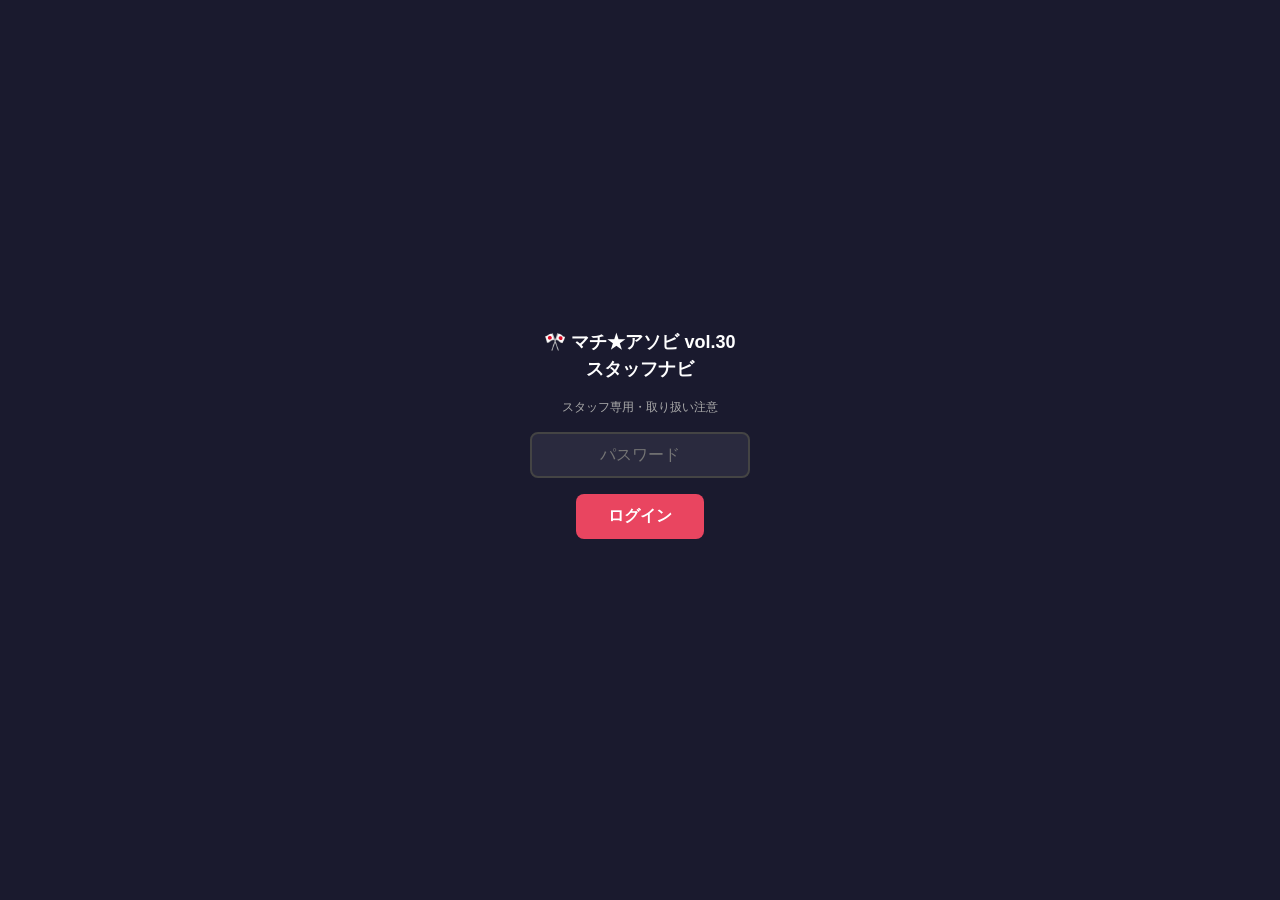
==== index.html @ 81b57d51 "Add files via upload 会場マップ周りを整理：エリア詳細タブ刷新とパラソル配置の最新化  map.html: - インタラクティブPNGマップ等を撤去し、Google My M" ====
<!DOCTYPE html>
<html lang="ja">
<head>
<meta charset="UTF-8">
<meta name="viewport" content="width=device-width, initial-scale=1.0">
<title>マチ★アソビ vol.30 スタッフナビ</title>
<style>
*{box-sizing:border-box;margin:0;padding:0}
body{font-family:-apple-system,BlinkMacSystemFont,"Hiragino Sans","Hiragino Kaku Gothic ProN","Yu Gothic",sans-serif;font-size:14px;background:#f5f5f5;color:#222;overscroll-behavior:none}
#app.font-sm{zoom:0.86}
#app.font-lg{zoom:1.21}
.fsize-btn{background:rgba(255,255,255,.15);color:#fff;border:none;border-radius:4px;padding:3px 7px;font-size:11px;cursor:pointer;margin-left:2px;font-weight:bold}
.fsize-btn.active{background:#e94560}
/* ── password ── */
#pw-screen{position:fixed;inset:0;background:#1a1a2e;display:flex;flex-direction:column;align-items:center;justify-content:center;z-index:9999;gap:16px}
#pw-screen h1{color:#fff;font-size:18px;text-align:center;line-height:1.5}
#pw-screen .sub{color:#aaa;font-size:12px}
#pw-input{padding:12px 16px;font-size:16px;border:2px solid #444;border-radius:8px;background:#2a2a3e;color:#fff;width:220px;text-align:center}
#pw-input:focus{outline:none;border-color:#e94560}
#pw-btn{padding:12px 32px;background:#e94560;color:#fff;border:none;border-radius:8px;font-size:16px;cursor:pointer;font-weight:bold}
#pw-err{color:#e94560;font-size:12px;min-height:16px}
/* ── app ── */
#app{display:none;flex-direction:column;min-height:100vh}
/* ── header ── */
.header{background:#1a1a2e;color:#fff;padding:10px 14px;display:flex;align-items:center;justify-content:space-between;position:sticky;top:0;z-index:100}
.header-title{font-size:14px;font-weight:bold;line-height:1.3}
.header-sub{font-size:11px;color:#aaa}
.header-date{font-size:11px;color:#ffd700;background:rgba(255,215,0,.15);padding:2px 8px;border-radius:10px}
/* ── tabs content ── */
.tab-content{display:none;padding:12px;padding-bottom:80px;flex:1}
.tab-content.active{display:block}
/* ── bottom nav ── */
.bottom-nav{position:fixed;bottom:0;left:0;right:0;background:#fff;border-top:1px solid #ddd;display:flex;z-index:100;box-shadow:0 -2px 8px rgba(0,0,0,.1)}
.nav-item{flex:1;display:flex;flex-direction:column;align-items:center;justify-content:center;padding:6px 2px;cursor:pointer;color:#888;font-size:10px;gap:2px;transition:color .2s;min-height:56px;border:none;background:none;text-decoration:none}
.nav-item.active{color:#e94560}
.nav-item .icon{font-size:20px}
/* ── cards ── */
.card{background:#fff;border-radius:10px;padding:14px;margin-bottom:10px;box-shadow:0 1px 4px rgba(0,0,0,.08)}
.card-title{font-size:13px;font-weight:bold;color:#1a1a2e;margin-bottom:8px;display:flex;align-items:center;gap:6px}
/* ── alerts ── */
.alert{border-radius:8px;padding:10px 12px;margin-bottom:10px;font-size:13px;line-height:1.5}
.alert-red{background:#fff0f0;border-left:4px solid #e94560}
.alert-orange{background:#fff8f0;border-left:4px solid #ff8c00}
.alert-yellow{background:#fffbf0;border-left:4px solid #ffd700}
.alert-blue{background:#f0f4ff;border-left:4px solid #4a90d9}
/* ── section headers ── */
.sec-head{font-size:12px;font-weight:bold;color:#888;text-transform:uppercase;letter-spacing:.05em;margin:14px 0 6px;padding-left:2px}
/* ── news items ── */
.news-item{background:#fff;border-radius:8px;padding:10px 12px;margin-bottom:8px;box-shadow:0 1px 3px rgba(0,0,0,.07);border-left:3px solid #e94560}
.news-item .news-title{font-size:13px;font-weight:bold;margin-bottom:4px}
.news-item .news-body{font-size:12px;color:#555;line-height:1.5}
.news-item .news-time{font-size:11px;color:#aaa;margin-top:4px}
/* ── timetable ── */
.day-toggle{display:flex;background:#eee;border-radius:8px;padding:3px;margin-bottom:12px;gap:3px}
.day-btn{flex:1;padding:8px;border:none;background:none;border-radius:6px;font-size:13px;font-weight:bold;cursor:pointer;color:#888;transition:all .2s}
.day-btn.active{background:#fff;color:#e94560;box-shadow:0 1px 3px rgba(0,0,0,.15)}
.venue-tabs{display:flex;overflow-x:auto;gap:6px;margin-bottom:10px;-webkit-overflow-scrolling:touch;scrollbar-width:none;padding-bottom:2px}
.venue-tabs::-webkit-scrollbar{display:none}
.venue-tab{white-space:nowrap;padding:6px 12px;border:1px solid #ddd;border-radius:20px;font-size:12px;cursor:pointer;background:#fff;color:#555;transition:all .2s;flex-shrink:0}
.venue-tab.active{background:#1a1a2e;color:#fff;border-color:#1a1a2e}
.tt-table{width:100%;border-collapse:collapse;font-size:12px}
.tt-table th{background:#1a1a2e;color:#fff;padding:6px 8px;text-align:left;white-space:nowrap}
.tt-table td{padding:7px 8px;border-bottom:1px solid #eee;vertical-align:top;line-height:1.4}
.tt-table tr:last-child td{border-bottom:none}
.badge-s{display:inline-block;background:#e94560;color:#fff;font-size:10px;padding:1px 5px;border-radius:3px;white-space:nowrap}
.badge-a{display:inline-block;background:#ff8c00;color:#fff;font-size:10px;padding:1px 5px;border-radius:3px;white-space:nowrap}
.badge-b{display:inline-block;background:#e6c200;color:#fff;font-size:10px;padding:1px 5px;border-radius:3px;white-space:nowrap}
.tt-warn{font-size:11px;color:#cc4400;background:#fff4ee;border-radius:6px;padding:6px 8px;margin-top:6px;line-height:1.5}
/* ── duty selector ── */
.duty-selector{width:100%;padding:10px 12px;border:2px solid #ddd;border-radius:8px;font-size:14px;background:#fff;appearance:none;-webkit-appearance:none;background-image:url("data:image/svg+xml,%3Csvg xmlns='http://www.w3.org/2000/svg' width='12' height='8'%3E%3Cpath d='M0 0l6 8 6-8z' fill='%23888'/%3E%3C/svg%3E");background-repeat:no-repeat;background-position:right 12px center;margin-bottom:12px}
.duty-selector:focus{outline:none;border-color:#e94560}
.duty-panel{display:none}
.duty-panel.active{display:block}
/* ── accordion ── */
.acc-item{background:#fff;border-radius:8px;margin-bottom:6px;overflow:hidden;box-shadow:0 1px 3px rgba(0,0,0,.07)}
.acc-head{padding:12px 14px;cursor:pointer;display:flex;align-items:center;justify-content:space-between;font-size:13px;font-weight:bold;user-select:none}
.acc-head:active{background:#f5f5f5}
.acc-body{display:none;padding:0 14px 12px;font-size:13px;line-height:1.6;color:#333}
.acc-body.open{display:block}
.acc-arrow{font-size:10px;color:#aaa;transition:transform .2s}
.acc-arrow.open{transform:rotate(180deg)}
/* ── report templates ── */
.tmpl-box{background:#f8f8f8;border:1px solid #ddd;border-radius:6px;padding:10px;font-size:12px;line-height:1.6;font-family:monospace;white-space:pre-wrap;word-break:break-all}
.copy-btn{margin-top:6px;padding:6px 14px;background:#1a1a2e;color:#fff;border:none;border-radius:6px;font-size:12px;cursor:pointer;display:flex;align-items:center;gap:4px}
.copy-btn.copied{background:#27ae60}
/* ── parasol table ── */
.area-toggle{display:flex;gap:6px;margin-bottom:10px}
.area-btn{flex:1;padding:8px;border:2px solid #ddd;border-radius:8px;font-size:12px;font-weight:bold;cursor:pointer;background:#fff;color:#888;text-align:center}
.area-btn.active{border-color:#e94560;color:#e94560;background:#fff0f3}
.para-table{width:100%;border-collapse:collapse;font-size:12px}
.para-table th{background:#f0f0f0;padding:6px 8px;text-align:left;font-size:11px;color:#555}
.para-table td{padding:6px 8px;border-bottom:1px solid #f0f0f0;vertical-align:top}
.para-table tr:last-child td{border-bottom:none}
.para-warn{font-size:11px;font-style:italic;color:#888}
.warn-note{background:#fff8e1;border-left:3px solid #ffc107;padding:6px 10px;border-radius:0 6px 6px 0;font-size:12px;margin-bottom:8px;line-height:1.5}
/* ── escalation steps ── */
.step-list{counter-reset:step}
.step-item{display:flex;gap:10px;margin-bottom:8px;align-items:flex-start}
.step-num{background:#1a1a2e;color:#fff;border-radius:50%;width:22px;height:22px;min-width:22px;display:flex;align-items:center;justify-content:center;font-size:11px;font-weight:bold}
.step-text{font-size:13px;line-height:1.5;padding-top:2px}
/* ── ul/ol in acc bodies ── */
.acc-body ul,.acc-body ol{padding-left:18px;margin:6px 0}
.acc-body li{margin-bottom:3px}
.acc-body strong{color:#1a1a2e}
/* ── misc ── */
.tag{display:inline-block;font-size:10px;padding:1px 6px;border-radius:3px;margin-right:4px}
.tag-blue{background:#e8f0ff;color:#2c5fc4}
.tag-red{background:#fff0f3;color:#c0392b}
.tag-green{background:#edfaf0;color:#1e8449}
.faq-q{font-weight:bold;font-size:13px;margin-top:10px;margin-bottom:4px}
.faq-a{font-size:13px;color:#555;line-height:1.5;padding-left:10px;border-left:2px solid #ddd}
.divider{height:1px;background:#eee;margin:10px 0}
/* ── search ── */
#search-overlay{position:fixed;inset:0;background:#f5f5f5;z-index:200;flex-direction:column;display:none}
#search-overlay.open{display:flex}
.search-header{background:#1a1a2e;padding:10px 12px;display:flex;align-items:center;gap:8px;flex-shrink:0}
#search-input{flex:1;padding:9px 12px;border-radius:8px;border:none;font-size:15px;outline:none;background:#fff}
.search-close{background:none;border:none;color:#fff;font-size:22px;cursor:pointer;padding:2px 6px;line-height:1;flex-shrink:0}
.search-results{overflow-y:auto;flex:1;padding:10px 12px 30px}
.search-result{background:#fff;border-radius:8px;padding:12px 14px;margin-bottom:8px;box-shadow:0 1px 3px rgba(0,0,0,.08);cursor:pointer;border:1px solid #efefef;-webkit-tap-highlight-color:transparent}
.search-result:active{background:#f5f5f5}
.sr-breadcrumb{font-size:11px;color:#999;margin-bottom:3px}
.sr-title{font-size:14px;font-weight:bold;color:#1a1a2e}
.sr-snippet{font-size:12px;color:#555;margin-top:4px;line-height:1.6}
.search-empty{color:#aaa;text-align:center;padding:40px 16px;font-size:13px;line-height:1.8}
mark.sh{background:#fff176;border-radius:2px;font-style:normal;color:inherit}
.tt-table a{color:inherit;text-decoration:none;border-bottom:1px dotted #aaa;-webkit-tap-highlight-color:transparent}
.tt-table a:active{opacity:.65}
#search-btn{background:rgba(255,255,255,.15);color:#fff;border:none;border-radius:6px;padding:5px 8px;font-size:17px;cursor:pointer;line-height:1}
</style>
</head>
<body>

<!-- ========= PASSWORD ========= -->
<div id="pw-screen">
  <h1>🎌 マチ★アソビ vol.30<br>スタッフナビ</h1>
  <div class="sub">スタッフ専用・取り扱い注意</div>
  <input id="pw-input" type="password" placeholder="パスワード" autocomplete="off">
  <button id="pw-btn">ログイン</button>
  <div id="pw-err"></div>
</div>

<!-- ========= APP ========= -->
<div id="app">
  <div class="header">
    <div>
      <div class="header-title">🎌 マチ★アソビ vol.30</div>
      <div class="header-sub">2026年5月16日(土)・17日(日) 徳島</div>
    </div>
    <div style="display:flex;align-items:center;gap:6px">
      <button id="search-btn" onclick="openSearch()">🔍</button>
      <div>
        <button class="fsize-btn" id="fsz-sm" onclick="setFontSize('sm')">小</button><button class="fsize-btn" id="fsz-md" onclick="setFontSize('md')">中</button><button class="fsize-btn" id="fsz-lg" onclick="setFontSize('lg')">大</button>
      </div>
      <div class="header-date" id="header-date">読込中…</div>
    </div>
  </div>

  <!-- ===== TAB 1: ホーム ===== -->
  <div id="tab-home" class="tab-content active">
    <div class="sec-head">📢 お知らせ</div>
    <div id="news-container">
      <div class="card"><div style="color:#aaa;font-size:12px;text-align:center;padding:8px">読み込み中…</div></div>
    </div>

    <div class="sec-head">🗺️ 会場マップ</div>
    <a href="map.html" target="_blank" rel="noopener" style="display:flex;align-items:center;gap:10px;background:#1a1a2e;color:#fff;border-radius:12px;padding:14px 16px;text-decoration:none;margin-bottom:10px;font-size:14px;font-weight:bold">
      <span style="font-size:22px">🗺️</span>
      <span>会場マップを開く（Googleマップ）</span>
      <span style="margin-left:auto;color:#aaa">↗</span>
    </a>

    <div class="sec-head">📌 イベント概要</div>
    <div class="card">
      <table style="width:100%;font-size:13px;border-collapse:collapse">
        <tr><td style="padding:5px 0;color:#888;width:80px">日程</td><td style="padding:5px 0;font-weight:bold">5/16(土)・5/17(日)</td></tr>
        <tr><td style="padding:5px 0;color:#888">集合</td><td style="padding:5px 0">東公園ボランティアテント</td></tr>
        <tr><td style="padding:5px 0;color:#888">1部</td><td style="padding:5px 0">8:30集合 → 9:00〜18:00</td></tr>
        <tr><td style="padding:5px 0;color:#888">2部</td><td style="padding:5px 0">11:30集合 → 12:00〜21:00</td></tr>
      </table>
    </div>

    <div class="sec-head">🏕️ テント・本部</div>
    <div class="card">
      <div style="font-size:13px;line-height:1.8">
        <div>📍 <strong>藍場浜テント</strong> — 藍場浜エリア拠点・総合案内・救護・落とし物・各種パス発行など</div>
        <div>📍 <strong>東公園ボランティアテント</strong> — 集合・ボランティア拠点</div>
        <div>📍 <strong>東公園本部テント</strong> — 東公園拠点・救護・落とし物・各種パス発行など</div>
        <div>📍 <strong>西公園テント</strong> — 西公園エリア拠点</div>
      </div>
    </div>

    <div class="sec-head">🆘 相談・エスカレーション</div>
    <div class="alert alert-red">
      <strong>緊急時</strong>：すぐリーダー・八木・桑野へ
    </div>
    <div class="card">
      <div style="font-size:13px;line-height:1.9">
        <div>🔵 <strong>混雑・列・導線</strong> → 近くの混雑対応部、リーダー</div>
        <div>🔵 <strong>イベントルール・判断</strong> → リーダー・本部</div>
        <div>🔵 <strong>パス・関係者対応</strong> → 必ず混雑対応部へ（いなければ八木・桑野）</div>
        <div>🔵 <strong>サウナ関連</strong> → サウナスタッフ → 八木・桑野</div>
      </div>
      <div class="divider"></div>
      <div style="font-size:12px;color:#888">判断に迷ったら「確認します」と伝えてリーダーor八木・桑野へ</div>
    </div>

    <div class="sec-head">📋 運営体制</div>
    <div class="card">
      <table style="width:100%;font-size:13px;border-collapse:collapse">
        <tr><td style="padding:4px 0;color:#888;width:90px">統括</td><td style="padding:4px 0">新居さん</td></tr>
        <tr><td style="padding:4px 0;color:#888">実働トップ</td><td style="padding:4px 0"><strong>八木</strong></td></tr>
        <tr><td style="padding:4px 0;color:#888">サブ</td><td style="padding:4px 0"><strong>桑野</strong></td></tr>
        <tr><td style="padding:4px 0;color:#888">事務・調整</td><td style="padding:4px 0">立花さん</td></tr>
      </table>
    </div>
  </div>

  <!-- ===== TAB 2: タイムテーブル ===== -->
  <div id="tab-tt" class="tab-content">
    <div class="alert alert-red" style="font-size:12px">⚠️ ステージは<strong>基本すべて撮影禁止</strong>　🔴最警戒 🟠要注意 🟡注意</div>
    <div class="day-toggle">
      <button class="day-btn active" onclick="switchDay(0)">5/16（土）</button>
      <button class="day-btn" onclick="switchDay(1)">5/17（日）</button>
    </div>

    <!-- DAY 1 -->
    <div id="day-0">
      <div class="venue-tabs" id="vtabs-0">
        <div class="venue-tab active" onclick="switchVenue(0,0)">藍場浜</div>
        <div class="venue-tab" onclick="switchVenue(0,1)">東公園</div>
        <div class="venue-tab" onclick="switchVenue(0,2)">西公園</div>
        <div class="venue-tab" onclick="switchVenue(0,3)">ufo T1</div>
        <div class="venue-tab" onclick="switchVenue(0,4)">ufo T2</div>
        <div class="venue-tab" onclick="switchVenue(0,5)">ufo 1F</div>
        <div class="venue-tab" onclick="switchVenue(0,6)">アミコ</div>
        <div class="venue-tab" onclick="switchVenue(0,7)">あわぎん</div>
      </div>
      <div id="d0v0" class="venue-panel">
        <div class="tt-warn">⚠️ 16日警戒：12:30 魔法使いの夜開始から鬼滅待機勢と重なる。<strong>12:00時点で最後尾札・待機列を整備すること</strong></div>
        <table class="tt-table"><tr><th>時間</th><th>内容</th><th>混雑</th></tr>
        <tr><td>10:00-10:30</td><td>開会式</td><td><span class="badge-s">S🔴</span></td></tr>
        <tr><td>10:30-11:30</td><td><a href="https://www.machiasobi.com/event/189" target="_blank" rel="noopener">「魔法少女リリカルなのは EXCEEDS Gun Blaze Vengeance」スペシャルステージ</a></td><td><span class="badge-s">S🔴</span></td></tr>
        <tr><td>11:30-12:30</td><td><a href="https://www.machiasobi.com/event/209" target="_blank" rel="noopener">『メダリスト』スペシャルステージ in マチ★アソビ</a></td><td><span class="badge-a">A🟠</span></td></tr>
        <tr><td>12:30-13:30</td><td><a href="https://www.machiasobi.com/event/274" target="_blank" rel="noopener">劇場アニメーション「魔法使いの夜」スペシャルステージ</a></td><td><span class="badge-s">S🔴</span></td></tr>
        <tr><td>13:30-14:15</td><td><a href="https://www.machiasobi.com/event/276" target="_blank" rel="noopener">アニメ「鬼滅の刃」ステージ</a></td><td><span class="badge-s">S🔴</span></td></tr>
        <tr><td>15:00-16:00</td><td><a href="https://www.machiasobi.com/event/278" target="_blank" rel="noopener">アニメ「鬼滅の刃」劇伴&amp;挿入歌スペシャルライブ</a></td><td><span class="badge-s">S🔴</span></td></tr>
        <tr><td>16:30-17:30</td><td><a href="https://www.machiasobi.com/event/139" target="_blank" rel="noopener">夢限大みゅーたいぷ「スーパーポジション ～夢限大編～」＠徳島</a></td><td><span class="badge-a">A🟠</span></td></tr>
        <tr><td>18:00-19:00</td><td><a href="https://www.machiasobi.com/event/135" target="_blank" rel="noopener">SPECIAL LIVE – スピラ・スピカ</a></td><td><span class="badge-b">B🟡</span></td></tr>
        <tr><td>19:10-20:00</td><td><a href="https://www.machiasobi.com/event/207" target="_blank" rel="noopener">SPECIAL LIVE – オーイシマサヨシ</a></td><td><span class="badge-s">S🔴</span></td></tr>
        </table>
      </div>
      <div id="d0v1" class="venue-panel" style="display:none">
        <table class="tt-table"><tr><th>時間</th><th>内容</th><th>混雑</th></tr>
        <tr><td>10:00-11:00</td><td><a href="https://twitter.com/machiasobi/status/2053037262578037220" target="_blank" rel="noopener">TVアニメ「GATE SEASON2 自衛隊 彼の海にて、斯く戦えり」スペシャルトークステージ</a></td><td><span class="badge-b">B🟡</span></td></tr>
        <tr><td>11:00-12:00</td><td><a href="https://www.machiasobi.com/event/465" target="_blank" rel="noopener">帰ってきた！『櫻坂46×ビルディバイド -ブライト-』マチアソビ感謝祭ステージ！</a></td><td><span class="badge-s">S🔴</span></td></tr>
        <tr><td>12:00-13:00</td><td><a href="https://www.machiasobi.com/event/329" target="_blank" rel="noopener">アズールレーンスペシャルトーク</a></td><td><span class="badge-a">A🟠</span></td></tr>
        <tr><td>13:00-14:00</td><td><a href="https://www.machiasobi.com/event/187" target="_blank" rel="noopener">『運命の巻戻士』SPトークステージ in マチ★アソビ</a></td><td>—</td></tr>
        <tr><td>14:00-15:00</td><td><a href="https://www.machiasobi.com/event/280" target="_blank" rel="noopener">FGOゲストトーク in マチ★アソビvol.30</a></td><td><span class="badge-s">S🔴</span></td></tr>
        <tr><td>15:00-16:00</td><td><a href="https://www.machiasobi.com/event/302" target="_blank" rel="noopener">ゲームクリエイタートークライブ</a></td><td>—</td></tr>
        <tr><td>16:00-17:00</td><td><a href="https://www.machiasobi.com/event/288" target="_blank" rel="noopener">和田丈嗣のむっちゃええやん！</a></td><td>—</td></tr>
        <tr><td>17:00-18:00</td><td><a href="https://www.machiasobi.com/event/472" target="_blank" rel="noopener">あるあるCityがマチ★アソビにYATTEKURU</a></td><td>—</td></tr>
        <tr><td>18:00-19:00</td><td><a href="https://www.machiasobi.com/event/160" target="_blank" rel="noopener">Project LEAP! マチ★アソビ SP ステージ</a></td><td>—</td></tr>
        <tr><td>19:00-20:00</td><td><a href="https://www.machiasobi.com/event/517" target="_blank" rel="noopener">『Summer Pockets』劇場編集版配信記念ステージ</a></td><td><span class="badge-a">A🟠</span></td></tr>
        </table>
      </div>
      <div id="d0v2" class="venue-panel" style="display:none">
        <table class="tt-table"><tr><th>時間</th><th>内容</th><th>混雑</th></tr>
        <tr><td>11:00-12:00</td><td><a href="https://www.machiasobi.com/event/137" target="_blank" rel="noopener">マチ★アソビ SPECIAL LIVE – 二ノ宮ゆい</a></td><td>—</td></tr>
        <tr><td>12:00-13:00</td><td><a href="https://www.machiasobi.com/event/158" target="_blank" rel="noopener">Project LEAP! マチ★アソビ SP ステージ</a></td><td>—</td></tr>
        <tr><td>13:00-14:00</td><td><a href="https://www.machiasobi.com/event/327" target="_blank" rel="noopener">メタストらいぶ in マチ★アソビVol.30</a></td><td>—</td></tr>
        <tr><td>14:00-15:00</td><td><a href="https://www.machiasobi.com/event/156" target="_blank" rel="noopener">マチ★アソビ SPECIAL LIVE – nonoc</a></td><td>—</td></tr>
        <tr><td>15:00-16:00</td><td><a href="https://www.machiasobi.com/event/191" target="_blank" rel="noopener">相良茉優マチ★アソビSPステージ</a></td><td><span class="badge-b">B🟡</span></td></tr>
        <tr><td>16:00-17:00</td><td><a href="https://www.machiasobi.com/event/162" target="_blank" rel="noopener">マチ★アソビ SPECIAL LIVE – 前橋ウィッチーズ</a></td><td><span class="badge-b">B🟡</span></td></tr>
        <tr><td>17:00-18:00</td><td><a href="https://www.machiasobi.com/event/319" target="_blank" rel="noopener">CC2×フロンティアワークス×KaKa Creation×ナンバーナイントーク</a></td><td><span class="badge-b">B🟡</span></td></tr>
        <tr><td>18:00-19:00</td><td><a href="https://www.machiasobi.com/event/348" target="_blank" rel="noopener">少女フラクタルLIVE!! inマチアソビ</a></td><td><span class="badge-b">B🟡</span></td></tr>
        <tr><td>19:00-20:00</td><td><a href="https://www.machiasobi.com/event/346" target="_blank" rel="noopener">幽閉サテライトLIVE!! inマチアソビ</a></td><td><span class="badge-b">B🟡</span></td></tr>
        </table>
      </div>
      <div id="d0v3" class="venue-panel" style="display:none">
        <div class="tt-warn">⚠️ キャパ注意。入場動線の混在に警戒</div>
        <table class="tt-table"><tr><th>時間</th><th>内容</th><th>混雑</th></tr>
        <tr><td>11:00-12:00</td><td><a href="https://www.machiasobi.com/event/512" target="_blank" rel="noopener">feel.×TVアニメ『Summer Pockets』スタッフSPトーク 第2回</a></td><td><span class="badge-a">A🟠</span></td></tr>
        <tr><td>12:30-13:30</td><td><a href="https://www.machiasobi.com/event/290" target="_blank" rel="noopener">プリズム輪舞曲 特別上映会＆スタッフトークショー</a></td><td>—</td></tr>
        <tr><td>14:00-17:00</td><td><a href="https://www.machiasobi.com/event/368" target="_blank" rel="noopener">MAPPA×CloverWorks 上映会＆スタッフトーク</a></td><td><span class="badge-a">A🟠</span></td></tr>
        <tr><td>17:30-18:30</td><td><a href="https://www.machiasobi.com/event/213" target="_blank" rel="noopener">TVアニメ『さよならララ』特別試写会＆トークステージ</a></td><td><span class="badge-b">B🟡</span></td></tr>
        <tr><td>19:00-22:00</td><td><a href="https://www.machiasobi.com/event/470" target="_blank" rel="noopener">劇場版「鬼滅の刃」無限城編 第一章 猗窩座再来 上映会</a></td><td><span class="badge-s">S🔴キャパ満了注意</span></td></tr>
        <tr><td>22:30-</td><td><a href="https://twitter.com/machiasobi/status/2053037258891022791" target="_blank" rel="noopener">『衛宮さんちの今日のごはん』TAa先生セレクト上映会 in マチ★アソビ</a></td><td><span class="badge-b">B🟡</span></td></tr>
        </table>
      </div>
      <div id="d0v4" class="venue-panel" style="display:none">
        <table class="tt-table"><tr><th>時間</th><th>内容</th></tr>
        <tr><td>11:00-12:00</td><td>ダークサモナー・彼女の友達 プロデューサートーク</td></tr>
        <tr><td>12:30-13:30</td><td>井口雅紀監督トークショー</td></tr>
        <tr><td>14:00-15:00</td><td>機動戦艦ナデシコ20周年 上映会</td></tr>
        <tr><td>15:30-16:30</td><td>業界トーク</td></tr>
        <tr><td>17:00-18:00</td><td><a href="https://www.machiasobi.com/event/182" target="_blank" rel="noopener">狂気山脈アニメ映画化プロジェクト、今どうなってるの？</a></td></tr>
        <tr><td>18:30-19:30</td><td><a href="https://www.machiasobi.com/event/292" target="_blank" rel="noopener">ここでしか話せない!? アニメビジネスの変遷トーク</a></td></tr>
        <tr><td>20:00-21:30</td><td>「マリッジトキシン」セレクション上映会</td></tr>
        <tr><td>22:00-23:00</td><td><a href="https://www.machiasobi.com/event/148" target="_blank" rel="noopener">業界関係者女子会 vol.17</a></td></tr>
        </table>
      </div>
      <div id="d0v5" class="venue-panel" style="display:none">
        <table class="tt-table"><tr><th>時間</th><th>内容</th></tr>
        <tr><td>10:30-11:00</td><td>新たなサブカルの祭典紹介</td></tr>
        <tr><td>11:00-12:00</td><td><a href="https://www.cc2.co.jp/cc2news/?p=21520" target="_blank" rel="noopener">アメリカザリガニ平井×CC2松山洋「スーパーピコピコクラブ」</a><small>（カフェスペース）</small></td></tr>
        <tr><td>12:00〜</td><td><a href="https://www.machiasobi.com/booth/440/" target="_blank" rel="noopener">harappa合同会社 トーク/ライブドローイング</a><small>（エントランス）</small></td></tr>
        <tr><td>12:00-13:00</td><td><a href="https://www.machiasobi.com/event/323" target="_blank" rel="noopener">カワイイ・創作界隈トークショー</a></td></tr>
        <tr><td>13:00-14:00</td><td><a href="https://www.machiasobi.com/event/539" target="_blank" rel="noopener">アニメアーカイブの四方山話</a></td></tr>
        <tr><td>14:00-15:00</td><td><a href="https://www.machiasobi.com/event/317" target="_blank" rel="noopener">TROYCA設定制作トークショー</a></td></tr>
        <tr><td>15:00-16:00</td><td><a href="https://www.machiasobi.com/event/519" target="_blank" rel="noopener">ShoProプロデューサーステージ</a></td></tr>
        <tr><td>16:00-17:00</td><td><a href="https://www.machiasobi.com/event/272" target="_blank" rel="noopener">漫画家こしのりょう×吉田尚記のマンガの描き方トークライブ！</a></td></tr>
        <tr><td>17:00-18:00</td><td><a href="https://www.machiasobi.com/event/321" target="_blank" rel="noopener">Seven Arcs ×「魔法少女リリカルなのは EXCEEDS」スタッフSPトーク</a></td></tr>
        <tr><td>18:00-19:00</td><td>世界人ガール ミーシガー舞台挨拶</td></tr>
        </table>
      </div>
      <div id="d0v6" class="venue-panel" style="display:none">
        <table class="tt-table"><tr><th>時間</th><th>内容</th><th>混雑</th></tr>
        <tr><td>11:00-12:00</td><td><a href="https://www.machiasobi.com/event/358" target="_blank" rel="noopener">競技ポーカーLIVE 2026 in マチアソビ</a></td><td>—</td></tr>
        <tr><td>12:00-13:00</td><td><a href="https://www.machiasobi.com/event/195" target="_blank" rel="noopener">「うっちゃり！」ライブ＆トーク</a></td><td>—</td></tr>
        <tr><td>13:00-14:00</td><td><a href="https://www.machiasobi.com/event/333" target="_blank" rel="noopener">KyoKa Live in マチ★アソビ</a></td><td>—</td></tr>
        <tr><td>14:00-15:00</td><td><a href="https://www.machiasobi.com/event/362" target="_blank" rel="noopener">マチ★アソビ SPECIAL LIVE 皆谷尚美 ～遠いこの街で～</a></td><td>—</td></tr>
        <tr><td>15:00-16:00</td><td><a href="https://www.machiasobi.com/event/201" target="_blank" rel="noopener">「ブレイド&バスタード」トークショー feat.蝸牛くも</a></td><td><span class="badge-b">B🟡</span></td></tr>
        <tr><td>16:00-17:00</td><td><a href="https://x.com/machiasobi/status/2052312493922345208" target="_blank" rel="noopener">みんなで踊ろうほっぺちゃんダンス♪スペシャルステージ</a></td><td>—</td></tr>
        <tr><td>17:00-18:00</td><td><a href="https://www.machiasobi.com/event/528" target="_blank" rel="noopener">フレーズギャラリー座談会＆壇上サイン会</a></td><td>—</td></tr>
        </table>
      </div>
      <div id="d0v7" class="venue-panel" style="display:none">
        <table class="tt-table"><tr><th>時間</th><th>内容</th></tr>
        <tr><td>14:00-15:00</td><td>マチ★アソビサウナができるまで</td></tr>
        </table>
      </div>
    </div>

    <!-- DAY 2 -->
    <div id="day-1" style="display:none">
      <div class="venue-tabs" id="vtabs-1">
        <div class="venue-tab active" onclick="switchVenue(1,0)">藍場浜</div>
        <div class="venue-tab" onclick="switchVenue(1,1)">東公園</div>
        <div class="venue-tab" onclick="switchVenue(1,2)">西公園</div>
        <div class="venue-tab" onclick="switchVenue(1,3)">ufo T1</div>
        <div class="venue-tab" onclick="switchVenue(1,4)">ufo T2</div>
        <div class="venue-tab" onclick="switchVenue(1,5)">ufo 1F</div>
        <div class="venue-tab" onclick="switchVenue(1,6)">アミコ</div>
        <div class="venue-tab" onclick="switchVenue(1,7)">あわぎん</div>
      </div>
      <div id="d1v0" class="venue-panel">
        <div class="tt-warn">⚠️ 17日警戒：プリキュア→Re:ゼロ→ようこそ実力主義と客層が変わる。視覚的な案内を重視。終演後の退場と閉会式混雑に注意</div>
        <table class="tt-table"><tr><th>時間</th><th>内容</th><th>混雑</th></tr>
        <tr><td>10:00-11:00</td><td><a href="https://www.machiasobi.com/event/154" target="_blank" rel="noopener">マチ★アソビ SPECIAL LIVE – プリキュアシンガーズ</a></td><td><span class="badge-a">A🟠</span></td></tr>
        <tr><td>11:00-12:00</td><td><a href="https://www.machiasobi.com/event/221" target="_blank" rel="noopener">TVアニメ「Re:ゼロから始める異世界生活」4th season スペシャルステージ</a></td><td><span class="badge-a">A🟠</span></td></tr>
        <tr><td>12:00-13:00</td><td><a href="https://www.machiasobi.com/event/141" target="_blank" rel="noopener">「ようこそ実力至上主義の教室へ 4th Season 2年生編1学期」スペシャルステージ</a></td><td><span class="badge-s">S🔴</span></td></tr>
        <tr><td>13:30-14:30</td><td><a href="https://www.machiasobi.com/event/152" target="_blank" rel="noopener">マチ★アソビ SPECIAL LIVE – fhána</a></td><td><span class="badge-a">A🟠</span></td></tr>
        <tr><td>15:00-16:00</td><td><a href="https://www.machiasobi.com/event/133" target="_blank" rel="noopener">マチ★アソビ SPECIAL LIVE – 栗林みな実</a></td><td><span class="badge-b">B🟡</span></td></tr>
        <tr><td>16:30-17:30</td><td><a href="https://www.machiasobi.com/event/150" target="_blank" rel="noopener">マチ★アソビ SPECIAL LIVE – FLOW</a></td><td><span class="badge-a">A🟠</span></td></tr>
        <tr><td>18:00-19:30</td><td><a href="https://www.machiasobi.com/event/164" target="_blank" rel="noopener">『テイルズ オブ』シリーズ30周年記念 マチ★アソビ Premium Stage（※17:30頃から待機列警戒）</a></td><td><span class="badge-a">A🟠</span></td></tr>
        <tr><td>19:30-</td><td>閉会式</td><td><span class="badge-b">B🟡終演後混雑</span></td></tr>
        </table>
      </div>
      <div id="d1v1" class="venue-panel" style="display:none">
        <table class="tt-table"><tr><th>時間</th><th>内容</th><th>混雑</th></tr>
        <tr><td>10:00-11:00</td><td><a href="https://www.machiasobi.com/event/285" target="_blank" rel="noopener">わたたべトークセッション！×苗川采先生ライブドローイング</a></td><td>—</td></tr>
        <tr><td>11:00-12:00</td><td><a href="https://www.machiasobi.com/event/444" target="_blank" rel="noopener">超かぐや姫！スタッフトークショー ～私は、「かぐや」のここが好き。～</a></td><td>—</td></tr>
        <tr><td>12:00-13:00</td><td><a href="https://www.machiasobi.com/event/199" target="_blank" rel="noopener">TVアニメ「魔都精兵のスレイブ2」放送終了記念 キャスト&スタッフトークショー</a></td><td>—</td></tr>
        <tr><td>13:00-14:00</td><td><a href="https://www.machiasobi.com/event/219" target="_blank" rel="noopener">TVアニメ「Dr.STONE」〜マチ★アソビ出張版〜</a></td><td>—</td></tr>
        <tr><td>14:00-15:00</td><td>ポンステージ（仮）</td><td>—</td></tr>
        <tr><td>15:00-16:00</td><td><a href="https://www.machiasobi.com/event/325" target="_blank" rel="noopener">『テイルズ オブ』×マチ★アソビ 30th スペシャルトーク</a></td><td><span class="badge-a">A🟠</span></td></tr>
        <tr><td>16:00-17:00</td><td><a href="https://www.machiasobi.com/event/523" target="_blank" rel="noopener">『Summer Pockets』放送終了記念ステージ</a></td><td><span class="badge-a">A🟠</span></td></tr>
        <tr><td>17:00-18:00</td><td><a href="https://www.machiasobi.com/event/211" target="_blank" rel="noopener">TVアニメ『死亡遊戯で飯を食う。』スペシャルステージ</a></td><td><span class="badge-b">B🟡</span></td></tr>
        </table>
      </div>
      <div id="d1v2" class="venue-panel" style="display:none">
        <table class="tt-table"><tr><th>時間</th><th>内容</th><th>混雑</th></tr>
        <tr><td>10:00-11:00</td><td><a href="https://www.machiasobi.com/event/354" target="_blank" rel="noopener">ガールズバンドFullMooN、Empressスペシャルライブ</a></td><td>—</td></tr>
        <tr><td>11:00-12:00</td><td><a href="https://www.machiasobi.com/event/335" target="_blank" rel="noopener">KyoKa Live in マチ★アソビ</a></td><td>—</td></tr>
        <tr><td>12:00-13:00</td><td><a href="https://www.machiasobi.com/event/364" target="_blank" rel="noopener">マチ★アソビ×Vtuberたみースペシャル野外ライブ!! 2026</a></td><td><span class="badge-b">B🟡</span></td></tr>
        <tr><td>13:00-14:00</td><td><a href="https://www.machiasobi.com/event/360" target="_blank" rel="noopener">大島はるなSPライブ</a></td><td>—</td></tr>
        <tr><td>14:00-15:00</td><td><a href="https://www.machiasobi.com/event/366" target="_blank" rel="noopener">西尾夕香とマチアソビであそぼう！</a></td><td>—</td></tr>
        <tr><td>15:00-16:00</td><td><a href="https://www.machiasobi.com/event/331" target="_blank" rel="noopener">アニメ『アズールレーン びそくぜんしんっ！にっ！！』スペシャルステージ</a></td><td><span class="badge-a">A🟠</span></td></tr>
        <tr><td>16:00-17:00</td><td><a href="https://www.machiasobi.com/event/184" target="_blank" rel="noopener">AQUAPLUS presents「Suara」うたわれるもの SPECIAL LIVE</a></td><td><span class="badge-a">A🟠</span></td></tr>
        <tr><td>17:00-18:00</td><td><a href="https://www.machiasobi.com/event/144" target="_blank" rel="noopener">HAPPY BIRTHDAY 逢瀬アキラ!!! マチ★アソビSpecial stage!!!</a></td><td>—</td></tr>
        <tr><td>18:00-19:00</td><td><a href="https://www.machiasobi.com/event/337" target="_blank" rel="noopener">綾野ましろ Special Stage!! I'm home！！マチ★アソビ！</a></td><td>—</td></tr>
        <tr><td>19:00-20:00</td><td><a href="https://twitter.com/machiasobi/status/2053037261319704929" target="_blank" rel="noopener">玲瓏のHydrangeaスペシャルライブ</a></td><td>—</td></tr>
        </table>
      </div>
      <div id="d1v3" class="venue-panel" style="display:none">
        <table class="tt-table"><tr><th>時間</th><th>内容</th><th>混雑</th></tr>
        <tr><td>10:00-11:30</td><td><a href="https://www.machiasobi.com/event/298" target="_blank" rel="noopener">【背景美術実演】アニメのコンセプトアートを1時間で描く！？＋SPトーク</a></td><td>—</td></tr>
        <tr><td>12:00-13:00</td><td><a href="https://www.machiasobi.com/event/215" target="_blank" rel="noopener">TVアニメ『死亡遊戯で飯を食う。』セレクション上映会</a></td><td><span class="badge-b">B🟡</span></td></tr>
        <tr><td>14:00-14:45</td><td><a href="https://www.machiasobi.com/event/282" target="_blank" rel="noopener">TVアニメ『NEEDY GIRL OVERDOSE』マチ★アソビステージ</a></td><td><span class="badge-a">A🟠</span></td></tr>
        <tr><td>15:30-16:30</td><td><a href="https://www.machiasobi.com/event/300" target="_blank" rel="noopener">コミックス・ウェーブ・フィルムの新たな挑戦</a></td><td>—</td></tr>
        <tr><td>17:00-18:00</td><td><a href="https://www.machiasobi.com/event/294" target="_blank" rel="noopener">「ようこそ実力至上主義の教室へ 4th Season 2年生編1学期」上映会</a></td><td><span class="badge-s">S🔴キャパ注意</span></td></tr>
        </table>
      </div>
      <div id="d1v4" class="venue-panel" style="display:none">
        <table class="tt-table"><tr><th>時間</th><th>内容</th></tr>
        <tr><td>10:30-11:30</td><td><a href="https://www.machiasobi.com/event/315" target="_blank" rel="noopener">TROYCA3人まったりトーク</a></td></tr>
        <tr><td>12:00-13:00</td><td><a href="https://www.machiasobi.com/event/313" target="_blank" rel="noopener">TVアニメ「エリスの聖杯」第1話上映会&原作編集・プロデューサートークショー</a></td></tr>
        <tr><td>13:30-14:30</td><td><a href="https://www.machiasobi.com/event/217" target="_blank" rel="noopener">TVアニメ「緋弾のアリア」セレクト上映会</a></td></tr>
        <tr><td>15:00-16:15</td><td><a href="https://www.machiasobi.com/event/283" target="_blank" rel="noopener">『楽園追放 心のレゾナンス』テクニカルミーティング</a></td></tr>
        <tr><td>16:45-17:45</td><td><a href="https://www.machiasobi.com/event/344" target="_blank" rel="noopener">変わるアニメ作りの形とは？〜製作委員会モデル・AI・人材確保の最前線〜</a></td></tr>
        <tr><td>22:00-23:00</td><td><a href="https://twitter.com/machiasobi/status/2052675876031201632" target="_blank" rel="noopener">業界人ガールミーツガール時事放談</a></td></tr>
        </table>
      </div>
      <div id="d1v5" class="venue-panel" style="display:none">
        <table class="tt-table"><tr><th>時間</th><th>内容</th></tr>
        <tr><td>11:00-12:00</td><td><a href="https://twitter.com/i/status/2042166627832336463" target="_blank" rel="noopener">第2回 株式会社ドリコム 出版・アニメ事業本部 本部説明会 in マチ★アソビ</a></td></tr>
        <tr><td>14:00-15:00</td><td><a href="https://www.machiasobi.com/event/342" target="_blank" rel="noopener">アニメ・ゲーム・マンガの世界展開四方山話 vol.3</a></td></tr>
        <tr><td>15:00-16:00</td><td>LV999の村人ステージ</td></tr>
        <tr><td>16:00-17:00</td><td><a href="https://www.machiasobi.com/event/530" target="_blank" rel="noopener">THEアニメトーク 第0回 by MBS</a></td></tr>
        <tr><td>17:00-18:00</td><td>ハコネクト SPトークショー</td></tr>
        <tr><td>20:00-21:00</td><td><a href="https://www.machiasobi.com/event/146" target="_blank" rel="noopener">マチ★アソビ後夜祭 vol.8</a></td></tr>
        </table>
      </div>
      <div id="d1v6" class="venue-panel" style="display:none">
        <table class="tt-table"><tr><th>時間</th><th>内容</th><th>混雑</th></tr>
        <tr><td>10:30-12:00</td><td><a href="https://www.machiasobi.com/event/551" target="_blank" rel="noopener">スーパーきぐるみファイト！</a></td><td>—</td></tr>
        <tr><td>12:00-13:00</td><td><a href="https://www.machiasobi.com/event/521" target="_blank" rel="noopener">VISUAL ARTS×ShoProステージ ～ゲーム原作のメディア化～</a></td><td>—</td></tr>
        <tr><td>13:00-14:00</td><td><a href="https://www.machiasobi.com/event/356" target="_blank" rel="noopener">知多娘。LIVE</a></td><td>—</td></tr>
        <tr><td>14:00-15:00</td><td><a href="https://www.machiasobi.com/event/350" target="_blank" rel="noopener">井上正大アソビ</a></td><td><span class="badge-b">B🟡</span></td></tr>
        <tr><td>15:00-16:00</td><td><a href="https://www.machiasobi.com/event/340" target="_blank" rel="noopener">綾野ましろの『ゆるっとトークショー&ハイタッチ会！！』</a></td><td>—</td></tr>
        <tr><td>16:00-17:00</td><td><a href="https://www.machiasobi.com/event/197" target="_blank" rel="noopener">「SUMMER ROCKET in 宇宙少女漂流記」ライブ＆トーク</a></td><td>—</td></tr>
        <tr><td>17:00-18:00</td><td><a href="https://www.machiasobi.com/event/296" target="_blank" rel="noopener">TVアニメ『黒猫と魔女の教室』スペシャルステージ</a></td><td><span class="badge-b">B🟡</span></td></tr>
        </table>
      </div>
      <div id="d1v7" class="venue-panel" style="display:none">
        <table class="tt-table"><tr><th>時間</th><th>内容</th></tr>
        <tr><td>11:00-12:00</td><td><a href="https://www.cc2.co.jp/cc2news/?p=21520" target="_blank" rel="noopener">大喜利対決トゥナイト ～神風動画 VS CC2～</a></td></tr>
        </table>
      </div>
    </div>
  </div>

  <!-- ===== TAB 3: シフト別マニュアル ===== -->
  <div id="tab-shift" class="tab-content">
    <div class="card" style="margin-bottom:10px">
      <div style="font-size:12px;color:#888;margin-bottom:6px">シフトの担当業務を選んでください</div>
      <select class="duty-selector" id="duty-select" onchange="showDuty(this.value)">
        <option value="">── 担当を選ぶ ──</option>
        <optgroup label="撮影禁止対応">
          <option value="satsukin-aiba">藍場浜 撮禁A / 撮禁B</option>
          <option value="satsukin-higashi">東公園 撮禁A / 撮禁B</option>
          <option value="satsukin-nishi">西公園 撮禁A / 撮禁B</option>
        </optgroup>
        <optgroup label="ステージ">
          <option value="tachiaге">立ち上げ・撤収</option>
          <option value="uketsuke">受付（藍場浜 / 東公園 / 西公園）</option>
        </optgroup>
        <optgroup label="巡回・応援">
          <option value="yuugeki">遊撃 / BW（ボードウォーク）</option>
          <option value="chusharinjou">自転車置場〜東新町 / コルネの泉 巡回</option>
          <option value="ufo">ufotable CINEMA 周辺補助</option>
          <option value="sauna">サウナ</option>
          <option value="hashi">橋の下美術館ヘルプ</option>
        </optgroup>
        <optgroup label="その他">
          <option value="enquete">アンケート調査</option>
          <option value="gomi">巡回</option>
          <option value="hikitsugi">引継ぎ手順</option>
          <option value="taiki">待機中にできること</option>
        </optgroup>
      </select>
    </div>

    <div id="duty-placeholder" style="text-align:center;color:#aaa;font-size:13px;padding:30px 0">
      ↑ 担当業務を選ぶと<br>マニュアルが表示されます
    </div>

    <!-- DUTY PANELS -->
    <div id="dp-satsukin-aiba" class="duty-panel">
      <div class="alert alert-red"><strong>藍場浜 撮禁A / 撮禁B</strong><br>AとBの2組で交代制</div>
      <div class="acc-item"><div class="acc-head" onclick="toggleAcc(this)"><span>🔁 A/B交代制のルール</span><span class="acc-arrow">▼</span></div>
      <div class="acc-body"><ul><li><strong>撮禁Aの番</strong>：A が札を持って巡回、B は待機・休憩</li><li><strong>撮禁Bの番</strong>：B が担当、A は待機・休憩</li><li>交代タイミングはシフト表またはリーダーの指示に従う</li></ul></div></div>
      <div class="acc-item"><div class="acc-head" onclick="toggleAcc(this)"><span>📋 撮影禁止対応の手順</span><span class="acc-arrow">▼</span></div>
      <div class="acc-body"><ul><li>撮禁札・表示を来場者から見える位置に出す（観覧者の視界をふさがない高さ・位置に注意）</li><li>ステージ正面だけでなく<strong>横・後方</strong>も確認する</li><li>スマホ・カメラを構えている人に落ち着いて声をかける</li><li>注意しても続ける場合は<strong>リーダー・八木・桑野へ共有</strong></li><li>30分以上立ち続けることがある — 体調に注意</li></ul></div></div>
      <div class="acc-item"><div class="acc-head" onclick="toggleAcc(this)"><span>🚫 やってはいけないこと</span><span class="acc-arrow">▼</span></div>
      <div class="acc-body"><ul><li>来場者のスマホ・カメラに触れる</li><li>撮影データの削除を個人判断で求める</li><li>SNS投稿の削除を個人判断で求める</li><li>強い口調で注意する・口論する</li></ul></div></div>
      <div class="acc-item"><div class="acc-head" onclick="toggleAcc(this)"><span>📍 藍場浜エリア 見るポイント</span><span class="acc-arrow">▼</span></div>
      <div class="acc-body"><ul><li>ステージ後方・横導線で人が止まっていないか</li><li>通路がふさがっていないか</li><li>終演後に一斉退場で詰まっていないか</li><li>次のステージ待機列と退場導線がぶつかっていないか</li><li>ステージ上・出演者の撮影が行われていないか</li><li>体調が悪そうな人がいないか</li></ul></div></div>
    </div>

    <div id="dp-satsukin-higashi" class="duty-panel">
      <div class="alert alert-orange"><strong>東公園 撮禁A / 撮禁B</strong><br>AとBの2組で交代制</div>
      <div class="acc-item"><div class="acc-head" onclick="toggleAcc(this)"><span>🔁 A/B交代制のルール</span><span class="acc-arrow">▼</span></div>
      <div class="acc-body"><ul><li><strong>撮禁Aの番</strong>：A が札を持って巡回、B は待機・休憩</li><li><strong>撮禁Bの番</strong>：B が担当、A は待機・休憩</li><li>交代タイミングはシフト表またはリーダーの指示に従う</li></ul></div></div>
      <div class="acc-item"><div class="acc-head" onclick="toggleAcc(this)"><span>📋 撮影禁止対応の手順</span><span class="acc-arrow">▼</span></div>
      <div class="acc-body"><ul><li>撮禁札を来場者から見える位置に出す</li><li>ステージ正面だけでなく<strong>横・後方・橋の上・対岸・歩道側</strong>も確認する</li><li>スマホ・カメラを構えている人に落ち着いて声をかける</li><li>注意しても続ける場合は<strong>リーダー・八木・桑野へ共有</strong></li></ul></div></div>
      <div class="acc-item"><div class="acc-head" onclick="toggleAcc(this)"><span>📍 東公園エリア 見るポイント</span><span class="acc-arrow">▼</span></div>
      <div class="acc-body"><ul><li>ステージ後方・横導線で人が止まっていないか</li><li>通路がふさがっていないか（テント側要注意）</li><li>ステージ上・出演者の撮影が行われていないか</li><li>体調が悪そうな人がいないか</li></ul></div></div>
    </div>

    <div id="dp-satsukin-nishi" class="duty-panel">
      <div class="alert alert-yellow"><strong>西公園 撮禁A / 撮禁B</strong><br>AとBの1組で交代制</div>
      <div class="acc-item"><div class="acc-head" onclick="toggleAcc(this)"><span>🔁 A/B交代制のルール</span><span class="acc-arrow">▼</span></div>
      <div class="acc-body"><ul><li><strong>撮禁Aの番</strong>：A が札を持って巡回、B は西公園受付テントで待機（受付兼務）</li><li><strong>撮禁Bの番</strong>：B が担当、A は西公園受付テントで待機（受付兼務）</li><li>交代タイミングはシフト表またはリーダーの指示に従う</li></ul></div></div>
      <div class="acc-item"><div class="acc-head" onclick="toggleAcc(this)"><span>📋 撮影禁止対応の手順</span><span class="acc-arrow">▼</span></div>
      <div class="acc-body"><ul><li>撮禁札を来場者から見える位置に出す</li><li>ステージ正面・横・後方から撮影する人を確認</li><li>注意しても続ける場合はリーダー・八木・桑野へ共有</li></ul></div></div>
      <div class="acc-item"><div class="acc-head" onclick="toggleAcc(this)"><span>🏕️ 受付待機中にやること</span><span class="acc-arrow">▼</span></div>
      <div class="acc-body"><ul><li>会場・イベント場所の案内</li><li>落とし物の一次受付</li><li>体調不良・怪我の初動共有</li><li>スタッフやリーダーへの連絡・呼び戻し</li><li>関係者・出展者からの問い合わせの一次受け</li></ul></div></div>
      <div class="acc-item"><div class="acc-head" onclick="toggleAcc(this)"><span>📍 西公園エリア 見るポイント</span><span class="acc-arrow">▼</span></div>
      <div class="acc-body"><ul><li>西公園テント周辺の案内・確認に対応</li><li>石やベンチなどに登って観覧している人がいないか、いた場合は声をかける</li></ul></div></div>
    </div>

    <div id="dp-tachiaге" class="duty-panel">
      <div class="alert alert-blue"><strong>立ち上げ・撤収（パラソル・ブース補助含む）</strong></div>
      <div class="acc-item"><div class="acc-head" onclick="toggleAcc(this)"><span>🔧 立ち上げでやること</span><span class="acc-arrow">▼</span></div>
      <div class="acc-body"><ul><li>ステージ周辺の三角コーン・バーの展開</li><li>撮影禁止札・案内表示などの設置</li><li><strong>ゴミ箱の展開</strong></li><li>パラソル各ブースへの看板・配布物の配布</li><li>出展者・ブース担当者への<strong>挨拶（当日の連携づくり）</strong></li><li>ブース位置、導線、問い合わせが起きそうな場所の確認</li><li>ごみ捨て場所、パス受け取り場所、本部テントの案内</li><li>不明点は本部・混雑対応部・八木・桑野へ確認</li></ul></div></div>
      <div class="acc-item"><div class="acc-head" onclick="toggleAcc(this)"><span>📦 撤収でやること</span><span class="acc-arrow">▼</span></div>
      <div class="acc-body"><ul><li>三角コーン・バー・案内表示の回収</li><li>撮影禁止札・備品の回収</li><li><strong>ゴミ箱の撤収</strong></li><li>パラソル周辺の<strong>忘れ物・ごみ確認</strong></li><li>ブース担当者への終了確認・挨拶</li><li>残置物や破損物の確認</li><li>余った配布物・看板等の回収先確認</li><li>本部への完了報告</li></ul></div></div>
      <div class="acc-item"><div class="acc-head" onclick="toggleAcc(this)"><span>✅ パラソル・ブース対応してよいこと</span><span class="acc-arrow">▼</span></div>
      <div class="acc-body"><ul><li>本部テント、トイレ、ごみ捨て場所の場所案内</li><li>看板・配布物を渡す、置き場所を確認する</li><li>パラソル設営の簡単な補助</li><li>ブース前の滞留への声かけ</li><li>地元の飲食店・休憩場所をわかる範囲で案内</li></ul></div></div>
      <div class="acc-item"><div class="acc-head" onclick="toggleAcc(this)"><span>❌ パラソル・ブース 確認が必要なこと</span><span class="acc-arrow">▼</span></div>
      <div class="acc-body"><ul><li>パスの発行・受け渡し・再発行</li><li>販売可否・方法・価格・購入制限</li><li>電源・設備・備品の不足</li><li>パラソル破損・風で危ない場合</li><li>出展者同士・来場者とのトラブル</li></ul></div></div>
    </div>

    <div id="dp-uketsuke" class="duty-panel">
      <div class="alert alert-blue"><strong>受付（藍場浜 / 東公園 / 西公園）</strong></div>
      <div class="acc-item"><div class="acc-head" onclick="toggleAcc(this)"><span>📋 テントで受ける可能性がある対応</span><span class="acc-arrow">▼</span></div>
      <div class="acc-body"><ul><li>会場・イベント場所の案内</li><li>落とし物・迷子・同行者不明の一次受付</li><li>体調不良・怪我の初動共有</li><li>アンケート記念品の案内・受け渡し</li><li>スタッフやリーダーへの連絡・呼び戻し</li><li>関係者・出展者からの問い合わせの一次受け</li></ul></div></div>
      <div class="acc-item"><div class="acc-head" onclick="toggleAcc(this)"><span>📄 フライヤー補充</span><span class="acc-arrow">▼</span></div>
      <div class="acc-body"><ul><li>フライヤーの残数が少なくなってきたら、<strong>ufotable CINEMA の倉庫から補充</strong></li><li>取りに行く前に必ず<strong>声をかけてから行く</strong>こと（テント不在を作らない）</li></ul></div></div>
      <div class="acc-item"><div class="acc-head" onclick="toggleAcc(this)"><span>⚠️ パス類・関係者対応は単独判断NG</span><span class="acc-arrow">▼</span></div>
      <div class="acc-body">スタッフパス・関係者パス・取材証・出展者証などの問い合わせは、<strong>必ず混雑対応部へエスカレーション</strong>。近くにいない場合は八木・桑野へ。<br><br>使いやすい一言：<br>「パスや関係者受付に関する内容は確認が必要です。少々お待ちください」</div></div>
    </div>

    <div id="dp-yuugeki" class="duty-panel">
      <div class="alert alert-orange"><strong>遊撃 / BW（ボードウォーク）</strong><br>会場内の「困った」に素早く対応するフリーポジション</div>
      <div class="acc-item"><div class="acc-head" onclick="toggleAcc(this)"><span>📋 主な役割</span><span class="acc-arrow">▼</span></div>
      <div class="acc-body"><ul><li>急に伸びた列の列形成支援・最後尾案内</li><li>通路確保、立ち止まり・滞留への声かけ</li><li>ステージ終了後や物販開始前後の誘導補助</li><li>駐輪場・コルネの泉周辺の巡回・通行確保</li><li>本部・テント・現場間の連絡補助</li><li>備品・ごみ袋・記念品などの運搬補助</li><li>迷子・体調不良・落とし物の初動共有</li><li>「なんか詰まりそう」という違和感を拾って共有する</li></ul></div></div>
      <div class="acc-item"><div class="acc-head" onclick="toggleAcc(this)"><span>💬 共有例</span><span class="acc-arrow">▼</span></div>
      <div class="acc-body"><div class="tmpl-box">【遊撃】ポッポ街商店街、ブース前の列が通路中央にはみ出しています。最後尾がわかりにくく、通行と混ざり始めています。列位置の判断と追加スタッフが必要です。</div>
      <br><div class="tmpl-box">【遊撃】藍場浜、終演後の退場者と次イベント待機が交差しそうです。後方通路の確保に入っています。導線判断をお願いします。</div></div></div>
      <div class="acc-item"><div class="acc-head" onclick="toggleAcc(this)"><span>🪧 最後尾札の扱い</span><span class="acc-arrow">▼</span></div>
      <div class="acc-body">最後尾札はブースで使用中のものを継続使用。新たに列ができている場合は<strong>本部テントに在庫がある</strong>ので、持っていく。</div></div>
      <div class="acc-item"><div class="acc-head" onclick="toggleAcc(this)"><span>⚠️ 安全を最優先に</span><span class="acc-arrow">▼</span></div>
      <div class="acc-body">慌てて走らない。車道・水辺・階段付近での無理な移動をしない。指示が重なった・シフト時間を超えそうな場合は、<strong>必ず八木・桑野へ確認</strong>。</div></div>
    </div>

    <div id="dp-chusharinjou" class="duty-panel">
      <div class="alert alert-orange"><strong>自転車置場〜東新町 / コルネの泉 巡回</strong></div>
      <div class="acc-item"><div class="acc-head" onclick="toggleAcc(this)"><span>📋 主な役割</span><span class="acc-arrow">▼</span></div>
      <div class="acc-body"><ul><li>駐輪場周辺・東新町・コルネの泉周辺を巡回する</li><li>通路や店舗入口をふさぐ滞留がないか確認する</li><li>サイン会エリア等で待機列ができそうな場合、<strong>早めに共有</strong></li><li>最後尾・列名がわかりにくい場合、一時的な声かけを行う</li><li>体調不良者・落とし物・ごみ・危険な滞留がないか確認する</li></ul></div></div>
      <div class="acc-item"><div class="acc-head" onclick="toggleAcc(this)"><span>🏢 旧みずほ銀行 ufotable内覧会</span><span class="acc-arrow">▼</span></div>
      <div class="acc-body">旧みずほ銀行の建物では <strong>ufotable の内覧会</strong> を実施しています。<br>来場者からの問い合わせがあった場合は場所を案内できるようにしておく。詳細な内容・参加可否などは<strong>ufotableスタッフへ確認</strong>。</div></div>
      <div class="acc-item"><div class="acc-head" onclick="toggleAcc(this)"><span>✅ 対応してよいこと / ❌ 確認が必要なこと</span><span class="acc-arrow">▼</span></div>
      <div class="acc-body"><strong>対応OK：</strong><ul><li>通路確保のための声かけ</li><li>「何の列か」を確認するための一次案内</li><li>混雑状況・最後尾不明・通行支障の共有</li></ul><strong>要確認：</strong><ul><li>自転車の移動・撤去・駐輪可否</li><li>サイン会の参加可否、整列開始、列打ち切り</li><li>整理券・参加条件・本人確認</li></ul></div></div>
      <div class="acc-item"><div class="acc-head" onclick="toggleAcc(this)"><span>💬 使いやすい一言</span><span class="acc-arrow">▼</span></div>
      <div class="acc-body"><div class="tmpl-box">「通路確保のため、こちら側を空けてお待ちください」</div><br><div class="tmpl-box">「詳しい整列方法は確認しますので、少々お待ちください」</div></div></div>
    </div>

    <div id="dp-ufo" class="duty-panel">
      <div class="alert alert-blue"><strong>ufotable CINEMA 周辺補助</strong></div>
      <div class="acc-item"><div class="acc-head" onclick="toggleAcc(this)"><span>📋 主な役割</span><span class="acc-arrow">▼</span></div>
      <div class="acc-body">シネマスタッフが基本対応。ボランティアはロビー内外の人員整理、列の分離、撮影禁止対応、通路確保を補助。<br><br><strong>特に混ざりやすい動線：</strong><ul><li>物販列（グッズ）</li><li>物販列（飲食）</li><li>映画を見に行く人の入場動線</li><li>シネマ前イベントの観覧・撮影導線</li><li>1Fアニメイト前通路の通常通行</li></ul></div></div>
      <div class="acc-item"><div class="acc-head" onclick="toggleAcc(this)"><span>🚫 言わないこと</span><span class="acc-arrow">▼</span></div>
      <div class="acc-body"><ul><li>「こちらに並べば入れます」</li><li>「まだ買えます」「この列で大丈夫です」</li><li>「ここは撮影して大丈夫です」</li><li>「映画の入場はこの時間です」</li></ul></div></div>
      <div class="acc-item"><div class="acc-head" onclick="toggleAcc(this)"><span>💬 声かけ例</span><span class="acc-arrow">▼</span></div>
      <div class="acc-body"><div class="tmpl-box">「通路確保のため、列を詰めずにこちら側でお待ちください」</div><br><div class="tmpl-box">「こちらは物販列です。映画をご覧になる方の動線を確認しますので、少々お待ちください」</div></div></div>
    </div>

    <div id="dp-sauna" class="duty-panel">
      <div class="alert alert-blue"><strong>サウナ</strong></div>
      <div class="acc-item"><div class="acc-head" onclick="toggleAcc(this)"><span>📋 役割</span><span class="acc-arrow">▼</span></div>
      <div class="acc-body">サウナスタッフの指示に従って動く。ボランティアはサウナ運営を代行しない。<br><br><strong>対応OK：</strong><ul><li>サウナスタッフの指示に沿った誘導</li><li>待機場所・通行導線の案内</li><li>足元の水濡れ・段差・荷物確認</li><li>気分が悪そうな人・ふらついている人を確認する</li></ul><br><strong>要確認：</strong><ul><li>受付・予約・利用可否・料金</li><li>更衣場所・荷物置き場</li><li>安全管理上の判断</li></ul></div></div>
      <div class="acc-item"><div class="acc-head" onclick="toggleAcc(this)"><span>⚠️ 注意点</span><span class="acc-arrow">▼</span></div>
      <div class="acc-body"><ul><li>脱水やのぼせが疑われる人がいたら、<strong>すぐにサウナスタッフへ共有</strong></li><li>医療判断はしない</li><li>濡れた床・水辺では走らない</li></ul></div></div>
    </div>

    <div id="dp-hashi" class="duty-panel">
      <div class="alert alert-blue"><strong>橋の下美術館ヘルプ</strong></div>
      <div class="acc-item"><div class="acc-head" onclick="toggleAcc(this)"><span>📍 場所・内容</span><span class="acc-arrow">▼</span></div>
      <div class="acc-body">新町川水際公園ボートハウス前（両国橋北詰め）。乗船体験・ライフジャケット受け渡し・返却・安全確認が主な業務。<br><br><ul><li>乗船の受付・利用ルール・安全管理は<strong>担当団体スタッフへ確認</strong></li><li>ライフジャケットの受け渡し・返却を補助する</li><li>水辺での安全に特に注意する</li><li>体調不良・転倒・水辺への接近は即座に共有する</li></ul></div></div>
    </div>

    <div id="dp-enquete" class="duty-panel">
      <div class="alert alert-blue"><strong>アンケート調査</strong></div>
      <div class="acc-item"><div class="acc-head" onclick="toggleAcc(this)"><span>📋 基本の流れ</span><span class="acc-arrow">▼</span></div>
      <div class="acc-body"><ol><li>QRコードが載ったポスター等を身につけて巡回</li><li>来場者にアンケート協力をお願いする</li><li>QRコードを読み取ってもらう</li><li>スマートフォンで回答してもらう</li><li>回答後、記念品の受け取り場所を案内する</li><li>記念品は<strong>東公園ボランティアテントまたは藍場浜テント</strong></li></ol></div></div>
      <div class="acc-item"><div class="acc-head" onclick="toggleAcc(this)"><span>⚠️ 注意点</span><span class="acc-arrow">▼</span></div>
      <div class="acc-body"><ul><li>無理に引き止めない・急かさない</li><li>来場者のスマホを勝手に操作しない</li><li>回答内容をのぞき込まない</li><li>記念品の在庫・配布条件を<strong>推測で案内しない</strong></li><li>回答者が特定の場所・時間帯に偏りすぎないよう複数エリアを巡回する</li></ul></div></div>
    </div>

    <div id="dp-gomi" class="duty-panel">
      <div class="alert alert-blue"><strong>巡回</strong></div>
      <div class="acc-item"><div class="acc-head" onclick="toggleAcc(this)"><span>👀 巡回時に拾うこと</span><span class="acc-arrow">▼</span></div>
      <div class="acc-body"><ul><li>「<strong>なんか詰まりそう</strong>」という違和感を拾って共有する</li><li>迷子・体調不良・落とし物・困っている人がいないかを見る</li><li>気づいたことは早めにリーダー・八木・桑野へ共有</li></ul>
      <div style="margin-top:8px;padding:6px 10px;background:#f0f4ff;border-radius:6px;font-size:12px;color:#555">ちなみに：<strong>旧みずほ銀行</strong>では ufotable の内覧会を実施しています。問い合わせがあった場合の参考に。</div></div></div>
      <div class="acc-item"><div class="acc-head" onclick="toggleAcc(this)"><span>🗑️ 分別区分</span><span class="acc-arrow">▼</span></div>
      <div class="acc-body"><table style="width:100%;font-size:12px;border-collapse:collapse"><tr><th style="text-align:left;padding:4px 0;border-bottom:1px solid #eee">区分</th><th style="text-align:left;padding:4px 0;border-bottom:1px solid #eee">例</th></tr>
      <tr><td style="padding:4px 0">燃えるゴミ</td><td style="padding:4px 0">紙くず、食品容器、<strong>プラスチック類</strong></td></tr>
      <tr><td style="padding:4px 0">燃えないゴミ</td><td style="padding:4px 0">金属・ガラス類など</td></tr>
      <tr><td style="padding:4px 0">缶・びん・ペットボトル</td><td style="padding:4px 0">アルミ缶・スチール缶・飲料瓶・ペットボトル本体</td></tr>
      <tr><td style="padding:4px 0">割り箸・竹串</td><td style="padding:4px 0">⚠️ 竹串は怪我リスクあり</td></tr>
      </table></div></div>
      <div class="acc-item"><div class="acc-head" onclick="toggleAcc(this)"><span>🎒 移動時の持ち物</span><span class="acc-arrow">▼</span></div>
      <div class="acc-body"><ul><li>軍手</li><li>ゴミ袋</li></ul></div></div>
    </div>

    <div id="dp-hikitsugi" class="duty-panel">
      <div class="alert alert-blue"><strong>引継ぎ手順（SBAR形式）</strong></div>
      <div class="acc-item"><div class="acc-head" onclick="toggleAcc(this)"><span>📋 引継ぎで伝えること</span><span class="acc-arrow">▼</span></div>
      <div class="acc-body"><table style="width:100%;font-size:12px;border-collapse:collapse">
      <tr style="background:#f5f5f5"><td style="padding:5px;font-weight:bold;width:40px">S</td><td style="padding:5px"><strong>状況</strong>：今の場所・担当・何が起きているか</td></tr>
      <tr><td style="padding:5px">B</td><td style="padding:5px"><strong>経緯</strong>：さっきまで何をしていたか・特記事項</td></tr>
      <tr style="background:#f5f5f5"><td style="padding:5px">A</td><td style="padding:5px"><strong>対応中</strong>：今対応していること・しかけの案内</td></tr>
      <tr><td style="padding:5px">R</td><td style="padding:5px"><strong>依頼</strong>：次の担当者に引き続き対応してほしいこと</td></tr>
      </table></div></div>
      <div class="acc-item"><div class="acc-head" onclick="toggleAcc(this)"><span>💬 引継ぎ例</span><span class="acc-arrow">▼</span></div>
      <div class="acc-body"><div class="tmpl-box">「藍場浜東側で撮禁Aを担当していました。今は特に問題なし。14時のステージ前から来場者が増えはじめていて、後方の通路が少し詰まりはじめています。引き続き後方を意識してください」</div></div></div>
      <div class="acc-item"><div class="acc-head" onclick="toggleAcc(this)"><span>⚠️ 引継ぎで注意すること</span><span class="acc-arrow">▼</span></div>
      <div class="acc-body"><ul><li>「あとはよろしく」だけで終わらない</li><li>担当が重なる時間を数分作る（並走でOK）</li><li>持ち物の受け渡しを忘れない（撮禁札・ごみ袋等）</li><li>休憩から戻ったらまず状況確認</li></ul></div></div>
    </div>

    <div id="dp-taiki" class="duty-panel">
      <div class="alert alert-blue"><strong>待機中にできること</strong></div>
      <div class="card">
        <div style="font-size:13px;line-height:1.8">
          <div>👁 担当エリアを見渡す（滞留・詰まり・困っている人）</div>
          <div>📍 最後尾・列状況の把握</div>
          <div>💬 来場者からの問い合わせに答える準備</div>
          <div>📋 引継ぎメモを整理する</div>
          <div>🔋 体調・水分補給を確認する</div>
          <div>📡 リーダーへ現状報告</div>
        </div>
      </div>
      <div class="alert alert-yellow">担当場所を無言で離れない。離れる場合は近くのスタッフまたはリーダーへ共有する。</div>
    </div>
  </div>

  <!-- ===== TAB 4: 地図・パラソル ===== -->
  <div id="tab-map" class="tab-content">

    <!-- 商店街詳細MAP（画像を別タブで開く） -->
    <div class="sec-head">🏪 商店街 詳細MAP</div>
    <div style="display:flex;gap:8px;flex-wrap:wrap;margin-bottom:12px">
      <a href="M30_poppo.png" target="_blank" rel="noopener"
         style="flex:1 1 140px;display:flex;align-items:center;gap:8px;background:#1a1a2e;color:#fff;text-decoration:none;border-radius:10px;padding:10px 12px;font-size:13px;font-weight:bold">
        <span style="font-size:18px">🗺️</span><span>ポッポ街 出店MAP</span><span style="margin-left:auto;color:#aaa">↗</span>
      </a>
      <a href="M30_higashishinmachi.png" target="_blank" rel="noopener"
         style="flex:1 1 140px;display:flex;align-items:center;gap:8px;background:#1a1a2e;color:#fff;text-decoration:none;border-radius:10px;padding:10px 12px;font-size:13px;font-weight:bold">
        <span style="font-size:18px">🗺️</span><span>東新町商店街MAP</span><span style="margin-left:auto;color:#aaa">↗</span>
      </a>
    </div>

    <!-- パラソル配置（Ver.20260510 ボードウォーク全体向） -->
    <div class="sec-head">⛱ ボードウォーク パラソル配置</div>
    <div class="area-toggle">
      <button class="area-btn active" onclick="switchArea('east', this)">東公園側 (25〜49番)</button>
      <button class="area-btn" onclick="switchArea('west', this)">西公園側 (01〜24番)</button>
    </div>

    <div id="area-east">
      <div class="warn-note">⚠️ 伊月健診クリニック（駐車場）通抜けNG。ボードウォーク面の営業店舗前での滞留注意。</div>
      <div class="warn-note">ufotable(31・32番)周辺 ─ 1Fカフェ前に滞留を作らないよう重点警戒。32番角の駐車場は個人宅・<strong>立入注意</strong></div>
      <table class="para-table">
        <tr><th>番号</th><th>出展者</th><th>備考</th></tr>
        <tr><td>25D</td><td>パッショーネ×ハヤブサフィルム</td><td>Anime Cafe & Bar CUELAMP(飲食）</td></tr>
        <tr><td>25C</td><td>パッショーネ×ハヤブサフィルム</td><td>物販+トーク等</td></tr>
        <tr><td>25</td><td>スタジオコロリド・クロマト</td><td>超かぐや姫</td></tr>
        <tr><td>26</td><td>Production I.G × WIT STUDIO</td><td>—</td></tr>
        <tr><td>27</td><td>プロダクション・プラスエイチ</td><td>—</td></tr>
        <tr><td>28</td><td>きゃらめる</td><td>EMTスクエアード</td></tr>
        <tr><td>29</td><td>コミックス・ウェーブ・フィルム</td><td>—</td></tr>
        <tr><td>30</td><td>CloverWorks</td><td>—</td></tr>
        <tr><td style="color:#e94560;font-weight:bold">31</td><td>ufotable</td><td>—</td></tr>
        <tr><td style="color:#e94560;font-weight:bold">32</td><td>ufotable</td><td>—</td></tr>
        <tr><td>33</td><td>feel.</td><td>—</td></tr>
        <tr><td>34</td><td>小学館集英社プロダクション</td><td>お渡し会など</td></tr>
        <tr><td>35</td><td>オリミナート</td><td>—</td></tr>
        <tr><td>36</td><td>ナンバーナイン</td><td>神血の救世主</td></tr>
        <tr><td>37</td><td>ISARIBI</td><td>GATE、魔法少女育成計画</td></tr>
        <tr><td>38</td><td>リアルアキバ</td><td>Project LEAP!、相良茉優</td></tr>
        <tr><td>39</td><td>ジェンコ</td><td>—</td></tr>
        <tr><td>40</td><td>アニメイト</td><td>—</td></tr>
        <tr><td>41</td><td>博報堂DYMaP</td><td>—</td></tr>
        <tr><td>42</td><td>ドリコム</td><td>—</td></tr>
        <tr><td>43</td><td>STORY</td><td>運命の巻戻士</td></tr>
        <tr><td>44</td><td>MBS（毎日放送）</td><td>—</td></tr>
        <tr><td>45</td><td>KADOKAWA</td><td>—</td></tr>
        <tr><td>46</td><td>AnimeJapan</td><td>—</td></tr>
        <tr><td>47</td><td>ANIPLEX</td><td>—</td></tr>
        <tr><td>48</td><td colspan="2" style="color:#aaa">（使用不可）</td></tr>
        <tr><td>49</td><td colspan="2" style="color:#aaa">（使用不可）</td></tr>
      </table>
    </div>

    <div id="area-west" style="display:none">
      <div class="warn-note">⚠️ ufotable徳島スタジオ（搬入出拠点）隣接。阿波銀行あり。道路での停留・無断駐輪に注意。</div>
      <div class="warn-note">⚠️ 06〜07番付近はロケット・ベース「SUMMER ROCKET」エリア。動線確保に重点警戒。</div>
      <table class="para-table">
        <tr><th>番号</th><th>出展者</th><th>備考</th></tr>
        <tr><td>01</td><td colspan="2" style="color:#aaa">—</td></tr>
        <tr><td>02</td><td colspan="2" style="color:#aaa">—</td></tr>
        <tr><td>03</td><td colspan="2" style="color:#aaa">—</td></tr>
        <tr><td>04</td><td colspan="2" style="color:#aaa">—</td></tr>
        <tr><td>05</td><td colspan="2" style="color:#aaa">—</td></tr>
        <tr><td style="color:#e94560;font-weight:bold">06</td><td>ロケット・ベース</td><td>SUMMER ROCKET</td></tr>
        <tr><td>07</td><td>ジリオンモード</td><td>FullMooN Empress</td></tr>
        <tr><td>08</td><td>Giant Step</td><td>—</td></tr>
        <tr><td>09</td><td>シスト</td><td>ジサリス</td></tr>
        <tr><td>10</td><td>幻影／いろは咲</td><td>幽閉サテライト、少女フラクタル</td></tr>
        <tr><td>11</td><td>AICライツ</td><td>—</td></tr>
        <tr><td>12</td><td>フレックスコミックス</td><td>邪神ちゃんドロップキック</td></tr>
        <tr><td>13</td><td>アンネル</td><td>ほっぺちゃん</td></tr>
        <tr><td>14</td><td>玲瓏のhydrangea</td><td>—</td></tr>
        <tr><td>15</td><td>民安ともえ</td><td>Vtuberたみー</td></tr>
        <tr><td>16</td><td>harappa</td><td>—</td></tr>
        <tr><td>17</td><td>アナログ</td><td>ハコネクト</td></tr>
        <tr><td>18</td><td>北広島市（北海道）</td><td>—</td></tr>
        <tr><td>19</td><td>大島はるな</td><td>—</td></tr>
        <tr><td>20</td><td>ASIAN WAVE</td><td>綾野ましろ ※日曜のみ</td></tr>
        <tr><td>21</td><td colspan="2" style="color:#aaa">（飲食スペース）</td></tr>
        <tr><td>22</td><td>白滝製麺</td><td>飲食</td></tr>
        <tr><td>23</td><td colspan="2" style="color:#aaa">（飲食スペース）</td></tr>
        <tr><td>24</td><td>アクアプラス×NewType新宿</td><td>—</td></tr>
      </table>
    </div>
  </div>

  <!-- ===== TAB 5: 基本知識 ===== -->
  <div id="tab-basic" class="tab-content">
    <div class="acc-item"><div class="acc-head" onclick="toggleAcc(this)"><span>❓ 来場者FAQ</span><span class="acc-arrow">▼</span></div>
    <div class="acc-body">
      <div class="faq-q">Q. ステージはどこですか？</div>
      <div class="faq-a">「藍場浜公園ステージ、新町橋東公園ステージ、両国橋西公園ステージ、アミコドームがあります。お目当てはどちらですか？」</div>
      <div class="faq-q">Q. ufotable CINEMAはどこですか？</div>
      <div class="faq-a">「東新町商店街の中にあります。こちら（方向）に進むと見えてきます」（詳細はシネマスタッフへ）</div>
      <div class="faq-q">Q. パラソル〇〇番はどこですか？</div>
      <div class="faq-a">01〜24番＝西公園側、25〜49番＝東公園側（番号表で確認して案内）</div>
      <div class="faq-q">Q. コスプレ受付・更衣室はどこですか？</div>
      <div class="faq-a">「メインはポッポ街商店街南側2階です。受付条件・当日受付可否はコミエス公式案内でご確認ください」</div>
      <div class="faq-q">Q. アンケート記念品はどこで？</div>
      <div class="faq-a">「東公園ボランティアテントまたは藍場浜テントでお受け取りいただけます」</div>
      <div class="faq-q">Q. 整理券はもらえますか？</div>
      <div class="faq-a">「各ブース担当者または本部にご確認ください。私の判断ではお答えできません」</div>
      <div class="faq-q">Q. 気分が悪いのですが</div>
      <div class="faq-a">「すぐにご案内します」→ 安全な場所へ誘導し、藍場浜テントまたは東公園ボランティアテントへ共有</div>
      <div class="faq-q">Q. 子どもとはぐれてしまいました</div>
      <div class="faq-a">「藍場浜テントまたは東公園テントにご案内します。一緒に参りましょう」→ すぐテントへ誘導してリーダーへ共有</div>
    </div></div>

    <div class="acc-item"><div class="acc-head" onclick="toggleAcc(this)"><span>🆘 困ったときの相談ルート</span><span class="acc-arrow">▼</span></div>
    <div class="acc-body">
      <div class="step-item"><div class="step-num">1</div><div class="step-text">近くの<strong>混雑対応部</strong></div></div>
      <div class="step-item"><div class="step-num">2</div><div class="step-text">近くの<strong>リーダー・本部テント</strong></div></div>
      <div class="step-item"><div class="step-num">3</div><div class="step-text"><strong>八木・桑野</strong></div></div>
      <div class="divider"></div>
      <div style="font-size:12px;color:#555;line-height:1.7">
        <div>🔑 <strong>黄色ベスト≠必ずリーダー</strong>。相手の担当を確認してからつなぐ。</div>
        <div>🔑 パス・関係者対応は<strong>必ず混雑対応部へ</strong></div>
        <div>🔑 何もしないのではなく、「確認します」と伝えて安全のための初動は行う</div>
      </div>
    </div></div>

    <div class="acc-item"><div class="acc-head" onclick="toggleAcc(this)"><span>🎒 持ち物・服装</span><span class="acc-arrow">▼</span></div>
    <div class="acc-body">
      <ul><li>スタッフベスト・スタッフ証（集合時に受け取り）</li><li>動きやすい服装・靴</li><li>雨具（カッパ）</li><li>飲み物・軽食（自分で用意）</li><li>スマートフォン・充電器</li><li>日焼け止め・帽子（屋外対応）</li></ul>
    </div></div>

    <div class="acc-item"><div class="acc-head" onclick="toggleAcc(this)"><span>📋 当日チェックリスト</span><span class="acc-arrow">▼</span></div>
    <div class="acc-body">
      <strong>集合時：</strong><ul><li>□ 出欠確認</li><li>□ スタッフベスト・スタッフ証の受け取り</li><li>□ 担当業務・担当エリア・リーダーの確認</li><li>□ 休憩場所・本部・救護・トイレの場所確認</li><li>□ 緊急連絡先の確認</li><li>□ 最新スケジュールの確認</li></ul>
      <strong style="display:block;margin-top:8px">業務中：</strong><ul><li>□ スタッフベスト・スタッフ証は見えるように着用</li><li>□ 担当場所を勝手に離れない</li><li>□ 判断に迷ったら「確認します」と伝える</li><li>□ 体調不良・疲労は早めに共有する</li><li>□ SNSに内部情報・トラブル情報を投稿しない</li></ul>
    </div></div>

    <div class="acc-item"><div class="acc-head" onclick="toggleAcc(this)"><span>👘 コスプレ関連の案内</span><span class="acc-arrow">▼</span></div>
    <div class="acc-body">
      <div class="faq-q">受付・更衣室・クローク</div>
      <div class="faq-a">メインは<strong>ポッポ街商店街南側2階</strong>。藍場浜公園東側トイレ裏に臨時受付あり（時間帯・対象に条件あり）</div>
      <div class="faq-q">料金・当日受付可否を聞かれたら</div>
      <div class="faq-a">「コミエス公式案内でご確認ください。詳細は私では判断できません」→ コミエス側担当へ</div>
      <div class="faq-q">衣装のまま来場していいか</div>
      <div class="faq-a">「更衣室の利用条件はコミエス公式案内をご確認ください」</div>
      <div class="faq-q">撮影について聞かれたら</div>
      <div class="faq-a">「撮影は被写体の方の許可が必要です。ルールの詳細はコミエス公式案内でご確認ください」</div>
      <div class="faq-q">衣装・小道具・長物について聞かれたら</div>
      <div class="faq-a">「衣装・小道具の可否はコミエス側にご確認ください。私では判断できません」</div>
      <div style="margin-top:8px;padding:6px 10px;background:#fff3cd;border-radius:6px;font-size:12px;color:#555">⚠️ 登録・料金・当日受付可否・衣装可否の判断は<strong>コミエス・リーダー・八木・桑野</strong>へ。ボランティアは独自判断しない。</div>
    </div></div>

    <div class="acc-item"><div class="acc-head" onclick="toggleAcc(this)"><span>🚫 やってはいけないこと</span><span class="acc-arrow">▼</span></div>
    <div class="acc-body"><ul>
      <li>来場者のスマホ・カメラに触れる</li>
      <li>撮影データ・SNS投稿の削除を求める</li>
      <li>来場者と口論する</li>
      <li>担当場所を無言で離れる</li>
      <li>来場者対応を一人で抱え込む</li>
      <li>SNSに内部情報・トラブル情報を投稿する</li>
      <li>推測で案内する（「多分大丈夫です」はNG）</li>
    </ul></div></div>
  </div>

  <!-- ===== TAB 6: 報告・緊急 ===== -->
  <div id="tab-report" class="tab-content">
    <div class="sec-head">🆘 トラブル初動</div>
    <div class="card">
      <div style="font-size:13px;line-height:1.9">
        <div>👦 <strong>迷子・同行者不明</strong>：安全な場所へ案内 → 藍場浜/東公園テントへ共有</div>
        <div>🎒 <strong>落とし物</strong>：拾った場所・時間確認 → 本部テントへ引き継ぎ</div>
        <div>😠 <strong>クレーム</strong>：話を遮らず聞く、反論せず「確認します」→ リーダー・八木・桑野へ</div>
        <div>❓ <strong>不審物・不審者</strong>：触らない・動かさない・近づかない → 場所と特徴を共有</div>
      </div>
    </div>

    <div class="sec-head">📋 報告テンプレート（コピーして使う）</div>

    <div class="card">
      <div class="card-title">🔴 混雑報告</div>
      <div class="tmpl-box" id="tmpl-congestion">【混雑】
場所：
状況：通路が詰まり始めています / 列が伸びています / 最後尾が不明瞭です
人数感：
対応中：声かけ中 / 最後尾案内中 / 通路確保中
相談：追加スタッフが必要です / 導線変更の判断をお願いします</div>
      <button class="copy-btn" onclick="copyTmpl('tmpl-congestion', this)">📋 コピー</button>
    </div>

    <div class="card">
      <div class="card-title">🟠 体調不良・怪我報告</div>
      <div class="tmpl-box" id="tmpl-medical">【体調不良・怪我】
場所：
対象者：大人 / 子ども / 不明
状況：座り込んでいる / めまい / 吐き気 / 熱中症疑い / 怪我
同行者：あり / なし / 不明
対応中：日陰へ案内 / 安全な場所で待機 / 救護待ち
相談：救護担当の派遣をお願いします</div>
      <button class="copy-btn" onclick="copyTmpl('tmpl-medical', this)">📋 コピー</button>
    </div>

    <div class="card">
      <div class="card-title">📷 撮影トラブル報告</div>
      <div class="tmpl-box" id="tmpl-photo">【撮影トラブル】
場所：
内容：撮影禁止エリアで撮影 / 無断撮影の相談 / 通路をふさぐ撮影
関係者：撮影者 / 被写体 / 周囲の来場者
対応中：撮影停止のお願い / 場所移動のお願い / 確認中と案内
相談：リーダー対応をお願いします</div>
      <button class="copy-btn" onclick="copyTmpl('tmpl-photo', this)">📋 コピー</button>
    </div>

    <div class="card">
      <div class="card-title">😠 クレーム・強い申し出報告</div>
      <div class="tmpl-box" id="tmpl-claim">【クレーム】
場所：
内容（聞いた内容の要点）：
相手の様子：落ち着いている / 強い口調 / 長時間対応中
対応中：話を聞いている / 確認すると伝えて保留中
相談：リーダー対応をお願いします / 対応方針を教えてください</div>
      <button class="copy-btn" onclick="copyTmpl('tmpl-claim', this)">📋 コピー</button>
    </div>
  </div>

  <!-- ========= SEARCH OVERLAY ========= -->
  <div id="search-overlay">
    <div class="search-header">
      <input id="search-input" type="search" placeholder="キーワードで検索…" oninput="doSearch(this.value)" autocomplete="off">
      <button class="search-close" onclick="closeSearch()">✕</button>
    </div>
    <div id="search-results" class="search-results">
      <div class="search-empty">🔍 キーワードを入力してください<br><span style="font-size:11px">例：軍手、撮禁、最後尾、竹串…</span></div>
    </div>
  </div>

  <!-- ========= BOTTOM NAV ========= -->
  <nav class="bottom-nav">
    <button class="nav-item active" onclick="switchTab('home', this)"><span class="icon">🏠</span>ホーム</button>
    <button class="nav-item" onclick="switchTab('report', this)"><span class="icon">🆘</span>報告</button>
    <button class="nav-item" onclick="switchTab('shift', this)"><span class="icon">📋</span>シフト別</button>
    <button class="nav-item" onclick="switchTab('tt', this)"><span class="icon">📅</span>タイムライン</button>
    <button class="nav-item" onclick="switchTab('map', this)"><span class="icon">📍</span>エリア詳細</button>
    <a class="nav-item" href="contents.html"><span class="icon">🎭</span>コンテンツ</a>
    <button class="nav-item" onclick="switchTab('basic', this)"><span class="icon">📖</span>基本知識</button>
  </nav>
</div>

<script>
// ── Password ──
document.getElementById('pw-btn').onclick = checkPw;
document.getElementById('pw-input').onkeydown = e => { if(e.key==='Enter') checkPw(); };
function checkPw(){
  if(document.getElementById('pw-input').value==='machiasobi30'){
    document.getElementById('pw-screen').style.display='none';
    document.getElementById('app').style.display='flex';
    initApp();
  } else {
    document.getElementById('pw-err').textContent='パスワードが違います';
    document.getElementById('pw-input').value='';
  }
}

// ── Init ──
function initApp(){
  updateDate();
  setInterval(updateDate, 60000);
  loadNews();
}

function updateDate(){
  const d = new Date();
  const days = ['日','月','火','水','木','金','土'];
  document.getElementById('header-date').textContent =
    (d.getMonth()+1)+'/'+(d.getDate())+'('+days[d.getDay()]+') '+
    String(d.getHours()).padStart(2,'0')+':'+String(d.getMinutes()).padStart(2,'0');
}

// ── News (GitHub Issues API) ──
async function loadNews(){
  const el = document.getElementById('news-container');
  try {
    const r = await fetch('https://api.github.com/repos/mulberryleaves1227/machiasobi-staff/issues?labels=news&state=open&per_page=10');
    if(!r.ok) throw new Error(r.status);
    const issues = await r.json();
    if(!issues.length){
      el.innerHTML = '<div class="card"><div style="color:#aaa;font-size:12px;text-align:center;padding:8px">現在お知らせはありません</div></div>';
      return;
    }
    el.innerHTML = issues.map(i => {
      const d = new Date(i.created_at);
      const ts = (d.getMonth()+1)+'/'+(d.getDate())+' '+String(d.getHours()).padStart(2,'0')+':'+String(d.getMinutes()).padStart(2,'0');
      const body = escHtml(i.body||'').slice(0,200).replace(/\n/g,'<br>');
      return '<div class="news-item"><div class="news-title">'+escHtml(i.title)+'</div>'+(body ? '<div class="news-body">'+body+'</div>' : '')+'<div class="news-time">'+ts+'</div></div>';
    }).join('');
  } catch(e){
    el.innerHTML = '<div class="card"><div style="color:#aaa;font-size:12px;text-align:center;padding:8px">お知らせを取得できませんでした</div></div>';
  }
}
function escHtml(s){ return s.replace(/&/g,'&amp;').replace(/</g,'&lt;').replace(/>/g,'&gt;'); }

// ── Tab switch ──
function switchTab(name, btn){
  document.querySelectorAll('.tab-content').forEach(t=>t.classList.remove('active'));
  document.querySelectorAll('.nav-item').forEach(b=>b.classList.remove('active'));
  document.getElementById('tab-'+name).classList.add('active');
  btn.classList.add('active');
  window.scrollTo(0,0);
}

// ── Timetable day/venue switch ──
let currentDay = 0;
let currentVenue = [0, 0];
function switchDay(d){
  document.querySelectorAll('.day-btn').forEach((b,i)=>b.classList.toggle('active',i===d));
  document.getElementById('day-0').style.display = d===0?'':'none';
  document.getElementById('day-1').style.display = d===1?'':'none';
  currentDay = d;
}
function switchVenue(day, v){
  const tabs = document.querySelectorAll('#vtabs-'+day+' .venue-tab');
  tabs.forEach((t,i)=>t.classList.toggle('active',i===v));
  const panels = document.querySelectorAll('#day-'+day+' .venue-panel');
  panels.forEach((p,i)=>p.style.display=i===v?'':'none');
  currentVenue[day]=v;
}

// ── Duty selector ──
function showDuty(val){
  document.getElementById('duty-placeholder').style.display = val ? 'none' : 'block';
  document.querySelectorAll('.duty-panel').forEach(p=>p.classList.remove('active'));
  if(val) {
    const el = document.getElementById('dp-'+val);
    if(el) el.classList.add('active');
  }
}

// ── Accordion ──
function toggleAcc(head){
  const body = head.nextElementSibling;
  const arrow = head.querySelector('.acc-arrow');
  body.classList.toggle('open');
  arrow.classList.toggle('open');
}

// ── Parasol area toggle ──
function switchArea(area, btn){
  document.querySelectorAll('.area-btn').forEach(b=>b.classList.remove('active'));
  btn.classList.add('active');
  document.getElementById('area-east').style.display = area==='east'?'':'none';
  document.getElementById('area-west').style.display = area==='west'?'':'none';
}

// ── Copy template ──
function copyTmpl(id, btn){
  const text = document.getElementById(id).textContent;
  const done = ()=>{
    btn.textContent='✅ コピーしました';
    btn.classList.add('copied');
    setTimeout(()=>{ btn.innerHTML='📋 コピー'; btn.classList.remove('copied'); }, 2000);
  };
  const fail = ()=>{
    btn.textContent='コピー失敗';
    setTimeout(()=>{ btn.innerHTML='📋 コピー'; }, 2000);
  };
  if(navigator.clipboard && window.isSecureContext){
    navigator.clipboard.writeText(text).then(done).catch(fail);
  } else {
    const ta = document.createElement('textarea');
    ta.value = text;
    document.body.appendChild(ta);
    ta.select();
    try{ document.execCommand('copy') ? done() : fail(); }
    catch(e){ fail(); }
    document.body.removeChild(ta);
  }
}

// ── Search ──
let searchIndex = [];
let currentHits = [];

function buildSearchIndex(){
  const tabNames = {home:'ホーム',tt:'タイムライン',shift:'シフト別',map:'エリア詳細',basic:'基本知識',report:'報告'};
  const venueNames = ['藍場浜','東公園','西公園','ufo T1','ufo T2','ufo 1F','アミコ','あわぎん'];
  const dayNames = ['5/16(土)','5/17(日)'];
  const idx = [];

  // ── タイムテーブル行をインデックス ──
  [0,1].forEach(day => {
    venueNames.forEach((venue, vi) => {
      const panel = document.getElementById('d'+day+'v'+vi);
      if(!panel) return;
      panel.querySelectorAll('tr').forEach(tr => {
        const tds = tr.querySelectorAll('td');
        if(tds.length < 2) return; // ヘッダー行スキップ
        const time = tds[0].textContent.trim();
        const name = tds[1].textContent.trim();
        const crowd = tds[2] ? tds[2].textContent.trim() : '';
        idx.push({
          tabId:'tt', tabName:'タイムライン',
          dpId:null, dutyName:null, accHead:null,
          ttDay:day, ttVenueIdx:vi, ttRow:tr,
          title: name,
          breadcrumb: 'タイムライン › '+dayNames[day]+' '+venue+' › '+time,
          body: time+' '+name+' '+crowd
        });
      });
    });
  });

  // ── アコーディオン系タブ ──
  document.querySelectorAll('.tab-content').forEach(tab => {
    const tabId = tab.id.replace('tab-','');
    const tabName = tabNames[tabId] || tabId;
    const panels = tab.querySelectorAll('.duty-panel');
    if(panels.length){
      panels.forEach(panel => {
        const dpId = panel.id.replace('dp-','');
        const alertEl = panel.querySelector('.alert strong') || panel.querySelector('.alert');
        const dutyName = alertEl ? alertEl.textContent.split('\n')[0].trim() : dpId;
        panel.querySelectorAll('.acc-item').forEach(acc => {
          const headSpan = acc.querySelector('.acc-head span:first-child');
          const bodyEl = acc.querySelector('.acc-body');
          if(!headSpan) return;
          idx.push({
            tabId, tabName, dpId, dutyName,
            title: headSpan.textContent.trim(),
            breadcrumb: tabName+' › '+dutyName+' › '+headSpan.textContent.trim(),
            body: bodyEl ? bodyEl.textContent.trim() : '',
            accHead: acc.querySelector('.acc-head'),
            ttRow:null
          });
        });
      });
    } else {
      tab.querySelectorAll('.acc-item').forEach(acc => {
        const headSpan = acc.querySelector('.acc-head span:first-child');
        const bodyEl = acc.querySelector('.acc-body');
        if(!headSpan) return;
        idx.push({
          tabId, tabName, dpId: null, dutyName: null,
          title: headSpan.textContent.trim(),
          breadcrumb: tabName+' › '+headSpan.textContent.trim(),
          body: bodyEl ? bodyEl.textContent.trim() : '',
          accHead: acc.querySelector('.acc-head'),
          ttRow:null
        });
      });
    }
  });
  return idx;
}

function openSearch(){
  if(!searchIndex.length) searchIndex = buildSearchIndex();
  document.getElementById('search-overlay').classList.add('open');
  setTimeout(()=>document.getElementById('search-input').focus(), 80);
}

function closeSearch(){
  document.getElementById('search-overlay').classList.remove('open');
  document.getElementById('search-input').value = '';
  document.getElementById('search-results').innerHTML =
    '<div class="search-empty">🔍 キーワードを入力してください<br><span style="font-size:11px">例：軍手、撮禁、最後尾、竹串…</span></div>';
  currentHits = [];
}

function hl(text, q){
  if(!q) return escHtml(text);
  const re = new RegExp('('+q.replace(/[.*+?^${}()|[\]\\]/g,'\\$&')+')','gi');
  return escHtml(text).replace(re,'<mark class="sh">$1</mark>');
}

function doSearch(q){
  const res = document.getElementById('search-results');
  const qt = q.trim();
  if(!qt){
    res.innerHTML = '<div class="search-empty">🔍 キーワードを入力してください<br><span style="font-size:11px">例：軍手、撮禁、最後尾、竹串…</span></div>';
    currentHits = [];
    return;
  }
  const lower = qt.toLowerCase();
  const hits = searchIndex.filter(r =>
    r.breadcrumb.toLowerCase().includes(lower) || r.body.toLowerCase().includes(lower)
  );
  currentHits = hits;
  if(!hits.length){
    res.innerHTML = '<div class="search-empty">「'+escHtml(qt)+'」に一致する項目はありませんでした</div>';
    return;
  }
  res.innerHTML = '<div style="font-size:11px;color:#aaa;padding:0 2px 8px">'+hits.length+'件ヒット</div>'+
    hits.map((r,i)=>{
      let snippet = '';
      const bl = r.body.toLowerCase();
      const bi = bl.indexOf(lower);
      if(bi !== -1){
        const s = Math.max(0, bi-20), e = Math.min(r.body.length, bi+lower.length+50);
        snippet = (s>0?'…':'')+r.body.slice(s,e)+(e<r.body.length?'…':'');
      }
      return '<div class="search-result" onclick="goToResult('+i+')">'+
        '<div class="sr-breadcrumb">'+hl(r.breadcrumb,qt)+'</div>'+
        '<div class="sr-title">'+hl(r.title,qt)+'</div>'+
        (snippet ? '<div class="sr-snippet">'+hl(snippet,qt)+'</div>' : '')+
      '</div>';
    }).join('');
}

function goToResult(i){
  const r = currentHits[i];
  closeSearch();
  // タブ切替
  document.querySelectorAll('.tab-content').forEach(t=>t.classList.remove('active'));
  document.querySelectorAll('.nav-item').forEach(b=>b.classList.remove('active'));
  document.getElementById('tab-'+r.tabId).classList.add('active');
  const navBtn = document.querySelector('.nav-item[onclick*="\''+r.tabId+'\'"]');
  if(navBtn) navBtn.classList.add('active');
  window.scrollTo(0,0);
  // タイムテーブル行へジャンプ
  if(r.ttRow){
    switchDay(r.ttDay);
    switchVenue(r.ttDay, r.ttVenueIdx);
    setTimeout(()=>{
      r.ttRow.scrollIntoView({behavior:'smooth', block:'center'});
      r.ttRow.style.transition='background .3s';
      r.ttRow.style.background='#fff9c4';
      setTimeout(()=>r.ttRow.style.background='', 1500);
    }, 150);
    return;
  }
  // シフト別の duty パネル表示
  if(r.dpId){
    const sel = document.getElementById('duty-select');
    if(sel) sel.value = r.dpId;
    showDuty(r.dpId);
  }
  // アコーディオンを開いてスクロール
  if(r.accHead){
    const body = r.accHead.nextElementSibling;
    if(body && !body.classList.contains('open')){
      body.classList.add('open');
      const arrow = r.accHead.querySelector('.acc-arrow');
      if(arrow) arrow.classList.add('open');
    }
    setTimeout(()=>r.accHead.scrollIntoView({behavior:'smooth',block:'start'}), 150);
  }
}

// ── Font size ──
function setFontSize(s){
  const app = document.getElementById('app');
  app.classList.remove('font-sm','font-lg');
  if(s==='sm') app.classList.add('font-sm');
  if(s==='lg') app.classList.add('font-lg');
  ['sm','md','lg'].forEach(k=>{
    document.getElementById('fsz-'+k).classList.toggle('active', k===s);
  });
  localStorage.setItem('fontSize', s);
}
(function(){
  setFontSize(localStorage.getItem('fontSize')||'md');
})();

// map.html からの深リンク: ?tab=tt&venue=X
(function(){
  const p = new URLSearchParams(location.search);
  const tab = p.get('tab');
  if (!tab) return;
  document.querySelectorAll('.tab-content').forEach(t => t.classList.remove('active'));
  document.querySelectorAll('.nav-item').forEach(b => b.classList.remove('active'));
  const tabEl = document.getElementById('tab-' + tab);
  if (tabEl) tabEl.classList.add('active');
  const navBtn = document.querySelector(`.nav-item[onclick*="'${tab}'"]`);
  if (navBtn) navBtn.classList.add('active');
  if (tab === 'tt') {
    const v = parseInt(p.get('venue'));
    if (!isNaN(v)) switchVenue(0, v);
  }
  window.scrollTo(0, 0);
})();
</script>
</body>
</html>
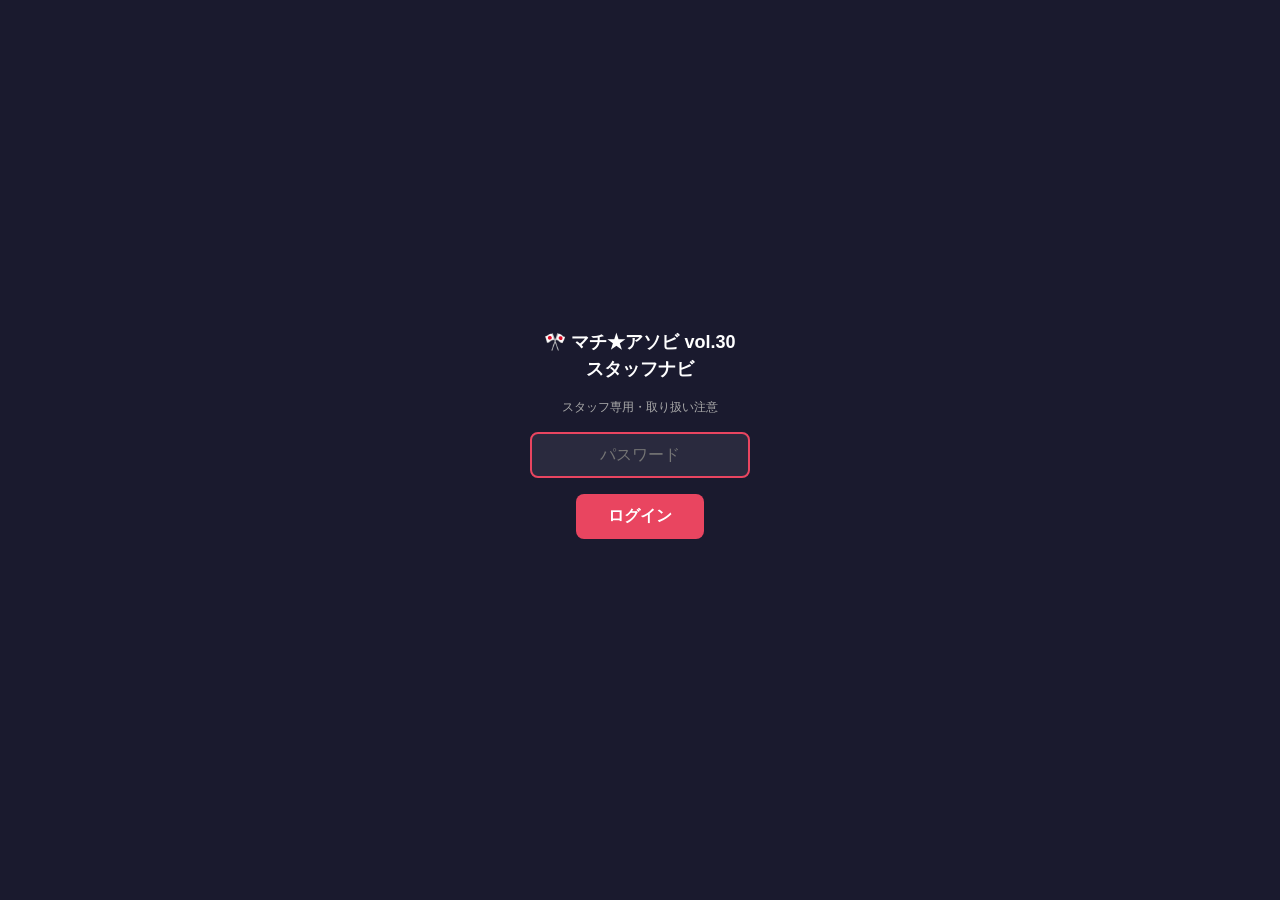
==== commit 058681c3: "スタッフナビをページごとのディレクトリ構成に分割 タブ切り替え式の単一ファイル index.html を、ページごとのディレクトリ （home / report / shift / timeline " ====
--- a/index.html
+++ b/index.html
@@ -4,1208 +4,18 @@
 <meta charset="UTF-8">
 <meta name="viewport" content="width=device-width, initial-scale=1.0">
 <title>マチ★アソビ vol.30 スタッフナビ</title>
-<style>
-*{box-sizing:border-box;margin:0;padding:0}
-body{font-family:-apple-system,BlinkMacSystemFont,"Hiragino Sans","Hiragino Kaku Gothic ProN","Yu Gothic",sans-serif;font-size:14px;background:#f5f5f5;color:#222;overscroll-behavior:none}
-#app.font-sm{zoom:0.86}
-#app.font-lg{zoom:1.21}
-.fsize-btn{background:rgba(255,255,255,.15);color:#fff;border:none;border-radius:4px;padding:3px 7px;font-size:11px;cursor:pointer;margin-left:2px;font-weight:bold}
-.fsize-btn.active{background:#e94560}
-/* ── password ── */
-#pw-screen{position:fixed;inset:0;background:#1a1a2e;display:flex;flex-direction:column;align-items:center;justify-content:center;z-index:9999;gap:16px}
-#pw-screen h1{color:#fff;font-size:18px;text-align:center;line-height:1.5}
-#pw-screen .sub{color:#aaa;font-size:12px}
-#pw-input{padding:12px 16px;font-size:16px;border:2px solid #444;border-radius:8px;background:#2a2a3e;color:#fff;width:220px;text-align:center}
-#pw-input:focus{outline:none;border-color:#e94560}
-#pw-btn{padding:12px 32px;background:#e94560;color:#fff;border:none;border-radius:8px;font-size:16px;cursor:pointer;font-weight:bold}
-#pw-err{color:#e94560;font-size:12px;min-height:16px}
-/* ── app ── */
-#app{display:none;flex-direction:column;min-height:100vh}
-/* ── header ── */
-.header{background:#1a1a2e;color:#fff;padding:10px 14px;display:flex;align-items:center;justify-content:space-between;position:sticky;top:0;z-index:100}
-.header-title{font-size:14px;font-weight:bold;line-height:1.3}
-.header-sub{font-size:11px;color:#aaa}
-.header-date{font-size:11px;color:#ffd700;background:rgba(255,215,0,.15);padding:2px 8px;border-radius:10px}
-/* ── tabs content ── */
-.tab-content{display:none;padding:12px;padding-bottom:80px;flex:1}
-.tab-content.active{display:block}
-/* ── bottom nav ── */
-.bottom-nav{position:fixed;bottom:0;left:0;right:0;background:#fff;border-top:1px solid #ddd;display:flex;z-index:100;box-shadow:0 -2px 8px rgba(0,0,0,.1)}
-.nav-item{flex:1;display:flex;flex-direction:column;align-items:center;justify-content:center;padding:6px 2px;cursor:pointer;color:#888;font-size:10px;gap:2px;transition:color .2s;min-height:56px;border:none;background:none;text-decoration:none}
-.nav-item.active{color:#e94560}
-.nav-item .icon{font-size:20px}
-/* ── cards ── */
-.card{background:#fff;border-radius:10px;padding:14px;margin-bottom:10px;box-shadow:0 1px 4px rgba(0,0,0,.08)}
-.card-title{font-size:13px;font-weight:bold;color:#1a1a2e;margin-bottom:8px;display:flex;align-items:center;gap:6px}
-/* ── alerts ── */
-.alert{border-radius:8px;padding:10px 12px;margin-bottom:10px;font-size:13px;line-height:1.5}
-.alert-red{background:#fff0f0;border-left:4px solid #e94560}
-.alert-orange{background:#fff8f0;border-left:4px solid #ff8c00}
-.alert-yellow{background:#fffbf0;border-left:4px solid #ffd700}
-.alert-blue{background:#f0f4ff;border-left:4px solid #4a90d9}
-/* ── section headers ── */
-.sec-head{font-size:12px;font-weight:bold;color:#888;text-transform:uppercase;letter-spacing:.05em;margin:14px 0 6px;padding-left:2px}
-/* ── news items ── */
-.news-item{background:#fff;border-radius:8px;padding:10px 12px;margin-bottom:8px;box-shadow:0 1px 3px rgba(0,0,0,.07);border-left:3px solid #e94560}
-.news-item .news-title{font-size:13px;font-weight:bold;margin-bottom:4px}
-.news-item .news-body{font-size:12px;color:#555;line-height:1.5}
-.news-item .news-time{font-size:11px;color:#aaa;margin-top:4px}
-/* ── timetable ── */
-.day-toggle{display:flex;background:#eee;border-radius:8px;padding:3px;margin-bottom:12px;gap:3px}
-.day-btn{flex:1;padding:8px;border:none;background:none;border-radius:6px;font-size:13px;font-weight:bold;cursor:pointer;color:#888;transition:all .2s}
-.day-btn.active{background:#fff;color:#e94560;box-shadow:0 1px 3px rgba(0,0,0,.15)}
-.venue-tabs{display:flex;overflow-x:auto;gap:6px;margin-bottom:10px;-webkit-overflow-scrolling:touch;scrollbar-width:none;padding-bottom:2px}
-.venue-tabs::-webkit-scrollbar{display:none}
-.venue-tab{white-space:nowrap;padding:6px 12px;border:1px solid #ddd;border-radius:20px;font-size:12px;cursor:pointer;background:#fff;color:#555;transition:all .2s;flex-shrink:0}
-.venue-tab.active{background:#1a1a2e;color:#fff;border-color:#1a1a2e}
-.tt-table{width:100%;border-collapse:collapse;font-size:12px}
-.tt-table th{background:#1a1a2e;color:#fff;padding:6px 8px;text-align:left;white-space:nowrap}
-.tt-table td{padding:7px 8px;border-bottom:1px solid #eee;vertical-align:top;line-height:1.4}
-.tt-table tr:last-child td{border-bottom:none}
-.badge-s{display:inline-block;background:#e94560;color:#fff;font-size:10px;padding:1px 5px;border-radius:3px;white-space:nowrap}
-.badge-a{display:inline-block;background:#ff8c00;color:#fff;font-size:10px;padding:1px 5px;border-radius:3px;white-space:nowrap}
-.badge-b{display:inline-block;background:#e6c200;color:#fff;font-size:10px;padding:1px 5px;border-radius:3px;white-space:nowrap}
-.tt-warn{font-size:11px;color:#cc4400;background:#fff4ee;border-radius:6px;padding:6px 8px;margin-top:6px;line-height:1.5}
-/* ── duty selector ── */
-.duty-selector{width:100%;padding:10px 12px;border:2px solid #ddd;border-radius:8px;font-size:14px;background:#fff;appearance:none;-webkit-appearance:none;background-image:url("data:image/svg+xml,%3Csvg xmlns='http://www.w3.org/2000/svg' width='12' height='8'%3E%3Cpath d='M0 0l6 8 6-8z' fill='%23888'/%3E%3C/svg%3E");background-repeat:no-repeat;background-position:right 12px center;margin-bottom:12px}
-.duty-selector:focus{outline:none;border-color:#e94560}
-.duty-panel{display:none}
-.duty-panel.active{display:block}
-/* ── accordion ── */
-.acc-item{background:#fff;border-radius:8px;margin-bottom:6px;overflow:hidden;box-shadow:0 1px 3px rgba(0,0,0,.07)}
-.acc-head{padding:12px 14px;cursor:pointer;display:flex;align-items:center;justify-content:space-between;font-size:13px;font-weight:bold;user-select:none}
-.acc-head:active{background:#f5f5f5}
-.acc-body{display:none;padding:0 14px 12px;font-size:13px;line-height:1.6;color:#333}
-.acc-body.open{display:block}
-.acc-arrow{font-size:10px;color:#aaa;transition:transform .2s}
-.acc-arrow.open{transform:rotate(180deg)}
-/* ── report templates ── */
-.tmpl-box{background:#f8f8f8;border:1px solid #ddd;border-radius:6px;padding:10px;font-size:12px;line-height:1.6;font-family:monospace;white-space:pre-wrap;word-break:break-all}
-.copy-btn{margin-top:6px;padding:6px 14px;background:#1a1a2e;color:#fff;border:none;border-radius:6px;font-size:12px;cursor:pointer;display:flex;align-items:center;gap:4px}
-.copy-btn.copied{background:#27ae60}
-/* ── parasol table ── */
-.area-toggle{display:flex;gap:6px;margin-bottom:10px}
-.area-btn{flex:1;padding:8px;border:2px solid #ddd;border-radius:8px;font-size:12px;font-weight:bold;cursor:pointer;background:#fff;color:#888;text-align:center}
-.area-btn.active{border-color:#e94560;color:#e94560;background:#fff0f3}
-.para-table{width:100%;border-collapse:collapse;font-size:12px}
-.para-table th{background:#f0f0f0;padding:6px 8px;text-align:left;font-size:11px;color:#555}
-.para-table td{padding:6px 8px;border-bottom:1px solid #f0f0f0;vertical-align:top}
-.para-table tr:last-child td{border-bottom:none}
-.para-warn{font-size:11px;font-style:italic;color:#888}
-.warn-note{background:#fff8e1;border-left:3px solid #ffc107;padding:6px 10px;border-radius:0 6px 6px 0;font-size:12px;margin-bottom:8px;line-height:1.5}
-/* ── escalation steps ── */
-.step-list{counter-reset:step}
-.step-item{display:flex;gap:10px;margin-bottom:8px;align-items:flex-start}
-.step-num{background:#1a1a2e;color:#fff;border-radius:50%;width:22px;height:22px;min-width:22px;display:flex;align-items:center;justify-content:center;font-size:11px;font-weight:bold}
-.step-text{font-size:13px;line-height:1.5;padding-top:2px}
-/* ── ul/ol in acc bodies ── */
-.acc-body ul,.acc-body ol{padding-left:18px;margin:6px 0}
-.acc-body li{margin-bottom:3px}
-.acc-body strong{color:#1a1a2e}
-/* ── misc ── */
-.tag{display:inline-block;font-size:10px;padding:1px 6px;border-radius:3px;margin-right:4px}
-.tag-blue{background:#e8f0ff;color:#2c5fc4}
-.tag-red{background:#fff0f3;color:#c0392b}
-.tag-green{background:#edfaf0;color:#1e8449}
-.faq-q{font-weight:bold;font-size:13px;margin-top:10px;margin-bottom:4px}
-.faq-a{font-size:13px;color:#555;line-height:1.5;padding-left:10px;border-left:2px solid #ddd}
-.divider{height:1px;background:#eee;margin:10px 0}
-/* ── search ── */
-#search-overlay{position:fixed;inset:0;background:#f5f5f5;z-index:200;flex-direction:column;display:none}
-#search-overlay.open{display:flex}
-.search-header{background:#1a1a2e;padding:10px 12px;display:flex;align-items:center;gap:8px;flex-shrink:0}
-#search-input{flex:1;padding:9px 12px;border-radius:8px;border:none;font-size:15px;outline:none;background:#fff}
-.search-close{background:none;border:none;color:#fff;font-size:22px;cursor:pointer;padding:2px 6px;line-height:1;flex-shrink:0}
-.search-results{overflow-y:auto;flex:1;padding:10px 12px 30px}
-.search-result{background:#fff;border-radius:8px;padding:12px 14px;margin-bottom:8px;box-shadow:0 1px 3px rgba(0,0,0,.08);cursor:pointer;border:1px solid #efefef;-webkit-tap-highlight-color:transparent}
-.search-result:active{background:#f5f5f5}
-.sr-breadcrumb{font-size:11px;color:#999;margin-bottom:3px}
-.sr-title{font-size:14px;font-weight:bold;color:#1a1a2e}
-.sr-snippet{font-size:12px;color:#555;margin-top:4px;line-height:1.6}
-.search-empty{color:#aaa;text-align:center;padding:40px 16px;font-size:13px;line-height:1.8}
-mark.sh{background:#fff176;border-radius:2px;font-style:normal;color:inherit}
-.tt-table a{color:inherit;text-decoration:none;border-bottom:1px dotted #aaa;-webkit-tap-highlight-color:transparent}
-.tt-table a:active{opacity:.65}
-#search-btn{background:rgba(255,255,255,.15);color:#fff;border:none;border-radius:6px;padding:5px 8px;font-size:17px;cursor:pointer;line-height:1}
-</style>
-</head>
-<body>
-
-<!-- ========= PASSWORD ========= -->
-<div id="pw-screen">
-  <h1>🎌 マチ★アソビ vol.30<br>スタッフナビ</h1>
-  <div class="sub">スタッフ専用・取り扱い注意</div>
-  <input id="pw-input" type="password" placeholder="パスワード" autocomplete="off">
-  <button id="pw-btn">ログイン</button>
-  <div id="pw-err"></div>
-</div>
-
-<!-- ========= APP ========= -->
-<div id="app">
-  <div class="header">
-    <div>
-      <div class="header-title">🎌 マチ★アソビ vol.30</div>
-      <div class="header-sub">2026年5月16日(土)・17日(日) 徳島</div>
-    </div>
-    <div style="display:flex;align-items:center;gap:6px">
-      <button id="search-btn" onclick="openSearch()">🔍</button>
-      <div>
-        <button class="fsize-btn" id="fsz-sm" onclick="setFontSize('sm')">小</button><button class="fsize-btn" id="fsz-md" onclick="setFontSize('md')">中</button><button class="fsize-btn" id="fsz-lg" onclick="setFontSize('lg')">大</button>
-      </div>
-      <div class="header-date" id="header-date">読込中…</div>
-    </div>
-  </div>
-
-  <!-- ===== TAB 1: ホーム ===== -->
-  <div id="tab-home" class="tab-content active">
-    <div class="sec-head">📢 お知らせ</div>
-    <div id="news-container">
-      <div class="card"><div style="color:#aaa;font-size:12px;text-align:center;padding:8px">読み込み中…</div></div>
-    </div>
-
-    <div class="sec-head">🗺️ 会場マップ</div>
-    <a href="map.html" target="_blank" rel="noopener" style="display:flex;align-items:center;gap:10px;background:#1a1a2e;color:#fff;border-radius:12px;padding:14px 16px;text-decoration:none;margin-bottom:10px;font-size:14px;font-weight:bold">
-      <span style="font-size:22px">🗺️</span>
-      <span>会場マップを開く（Googleマップ）</span>
-      <span style="margin-left:auto;color:#aaa">↗</span>
-    </a>
-
-    <div class="sec-head">📌 イベント概要</div>
-    <div class="card">
-      <table style="width:100%;font-size:13px;border-collapse:collapse">
-        <tr><td style="padding:5px 0;color:#888;width:80px">日程</td><td style="padding:5px 0;font-weight:bold">5/16(土)・5/17(日)</td></tr>
-        <tr><td style="padding:5px 0;color:#888">集合</td><td style="padding:5px 0">東公園ボランティアテント</td></tr>
-        <tr><td style="padding:5px 0;color:#888">1部</td><td style="padding:5px 0">8:30集合 → 9:00〜18:00</td></tr>
-        <tr><td style="padding:5px 0;color:#888">2部</td><td style="padding:5px 0">11:30集合 → 12:00〜21:00</td></tr>
-      </table>
-    </div>
-
-    <div class="sec-head">🏕️ テント・本部</div>
-    <div class="card">
-      <div style="font-size:13px;line-height:1.8">
-        <div>📍 <strong>藍場浜テント</strong> — 藍場浜エリア拠点・総合案内・救護・落とし物・各種パス発行など</div>
-        <div>📍 <strong>東公園ボランティアテント</strong> — 集合・ボランティア拠点</div>
-        <div>📍 <strong>東公園本部テント</strong> — 東公園拠点・救護・落とし物・各種パス発行など</div>
-        <div>📍 <strong>西公園テント</strong> — 西公園エリア拠点</div>
-      </div>
-    </div>
-
-    <div class="sec-head">🆘 相談・エスカレーション</div>
-    <div class="alert alert-red">
-      <strong>緊急時</strong>：すぐリーダー・八木・桑野へ
-    </div>
-    <div class="card">
-      <div style="font-size:13px;line-height:1.9">
-        <div>🔵 <strong>混雑・列・導線</strong> → 近くの混雑対応部、リーダー</div>
-        <div>🔵 <strong>イベントルール・判断</strong> → リーダー・本部</div>
-        <div>🔵 <strong>パス・関係者対応</strong> → 必ず混雑対応部へ（いなければ八木・桑野）</div>
-        <div>🔵 <strong>サウナ関連</strong> → サウナスタッフ → 八木・桑野</div>
-      </div>
-      <div class="divider"></div>
-      <div style="font-size:12px;color:#888">判断に迷ったら「確認します」と伝えてリーダーor八木・桑野へ</div>
-    </div>
-
-    <div class="sec-head">📋 運営体制</div>
-    <div class="card">
-      <table style="width:100%;font-size:13px;border-collapse:collapse">
-        <tr><td style="padding:4px 0;color:#888;width:90px">統括</td><td style="padding:4px 0">新居さん</td></tr>
-        <tr><td style="padding:4px 0;color:#888">実働トップ</td><td style="padding:4px 0"><strong>八木</strong></td></tr>
-        <tr><td style="padding:4px 0;color:#888">サブ</td><td style="padding:4px 0"><strong>桑野</strong></td></tr>
-        <tr><td style="padding:4px 0;color:#888">事務・調整</td><td style="padding:4px 0">立花さん</td></tr>
-      </table>
-    </div>
-  </div>
-
-  <!-- ===== TAB 2: タイムテーブル ===== -->
-  <div id="tab-tt" class="tab-content">
-    <div class="alert alert-red" style="font-size:12px">⚠️ ステージは<strong>基本すべて撮影禁止</strong>　🔴最警戒 🟠要注意 🟡注意</div>
-    <div class="day-toggle">
-      <button class="day-btn active" onclick="switchDay(0)">5/16（土）</button>
-      <button class="day-btn" onclick="switchDay(1)">5/17（日）</button>
-    </div>
-
-    <!-- DAY 1 -->
-    <div id="day-0">
-      <div class="venue-tabs" id="vtabs-0">
-        <div class="venue-tab active" onclick="switchVenue(0,0)">藍場浜</div>
-        <div class="venue-tab" onclick="switchVenue(0,1)">東公園</div>
-        <div class="venue-tab" onclick="switchVenue(0,2)">西公園</div>
-        <div class="venue-tab" onclick="switchVenue(0,3)">ufo T1</div>
-        <div class="venue-tab" onclick="switchVenue(0,4)">ufo T2</div>
-        <div class="venue-tab" onclick="switchVenue(0,5)">ufo 1F</div>
-        <div class="venue-tab" onclick="switchVenue(0,6)">アミコ</div>
-        <div class="venue-tab" onclick="switchVenue(0,7)">あわぎん</div>
-      </div>
-      <div id="d0v0" class="venue-panel">
-        <div class="tt-warn">⚠️ 16日警戒：12:30 魔法使いの夜開始から鬼滅待機勢と重なる。<strong>12:00時点で最後尾札・待機列を整備すること</strong></div>
-        <table class="tt-table"><tr><th>時間</th><th>内容</th><th>混雑</th></tr>
-        <tr><td>10:00-10:30</td><td>開会式</td><td><span class="badge-s">S🔴</span></td></tr>
-        <tr><td>10:30-11:30</td><td><a href="https://www.machiasobi.com/event/189" target="_blank" rel="noopener">「魔法少女リリカルなのは EXCEEDS Gun Blaze Vengeance」スペシャルステージ</a></td><td><span class="badge-s">S🔴</span></td></tr>
-        <tr><td>11:30-12:30</td><td><a href="https://www.machiasobi.com/event/209" target="_blank" rel="noopener">『メダリスト』スペシャルステージ in マチ★アソビ</a></td><td><span class="badge-a">A🟠</span></td></tr>
-        <tr><td>12:30-13:30</td><td><a href="https://www.machiasobi.com/event/274" target="_blank" rel="noopener">劇場アニメーション「魔法使いの夜」スペシャルステージ</a></td><td><span class="badge-s">S🔴</span></td></tr>
-        <tr><td>13:30-14:15</td><td><a href="https://www.machiasobi.com/event/276" target="_blank" rel="noopener">アニメ「鬼滅の刃」ステージ</a></td><td><span class="badge-s">S🔴</span></td></tr>
-        <tr><td>15:00-16:00</td><td><a href="https://www.machiasobi.com/event/278" target="_blank" rel="noopener">アニメ「鬼滅の刃」劇伴&amp;挿入歌スペシャルライブ</a></td><td><span class="badge-s">S🔴</span></td></tr>
-        <tr><td>16:30-17:30</td><td><a href="https://www.machiasobi.com/event/139" target="_blank" rel="noopener">夢限大みゅーたいぷ「スーパーポジション ～夢限大編～」＠徳島</a></td><td><span class="badge-a">A🟠</span></td></tr>
-        <tr><td>18:00-19:00</td><td><a href="https://www.machiasobi.com/event/135" target="_blank" rel="noopener">SPECIAL LIVE – スピラ・スピカ</a></td><td><span class="badge-b">B🟡</span></td></tr>
-        <tr><td>19:10-20:00</td><td><a href="https://www.machiasobi.com/event/207" target="_blank" rel="noopener">SPECIAL LIVE – オーイシマサヨシ</a></td><td><span class="badge-s">S🔴</span></td></tr>
-        </table>
-      </div>
-      <div id="d0v1" class="venue-panel" style="display:none">
-        <table class="tt-table"><tr><th>時間</th><th>内容</th><th>混雑</th></tr>
-        <tr><td>10:00-11:00</td><td><a href="https://twitter.com/machiasobi/status/2053037262578037220" target="_blank" rel="noopener">TVアニメ「GATE SEASON2 自衛隊 彼の海にて、斯く戦えり」スペシャルトークステージ</a></td><td><span class="badge-b">B🟡</span></td></tr>
-        <tr><td>11:00-12:00</td><td><a href="https://www.machiasobi.com/event/465" target="_blank" rel="noopener">帰ってきた！『櫻坂46×ビルディバイド -ブライト-』マチアソビ感謝祭ステージ！</a></td><td><span class="badge-s">S🔴</span></td></tr>
-        <tr><td>12:00-13:00</td><td><a href="https://www.machiasobi.com/event/329" target="_blank" rel="noopener">アズールレーンスペシャルトーク</a></td><td><span class="badge-a">A🟠</span></td></tr>
-        <tr><td>13:00-14:00</td><td><a href="https://www.machiasobi.com/event/187" target="_blank" rel="noopener">『運命の巻戻士』SPトークステージ in マチ★アソビ</a></td><td>—</td></tr>
-        <tr><td>14:00-15:00</td><td><a href="https://www.machiasobi.com/event/280" target="_blank" rel="noopener">FGOゲストトーク in マチ★アソビvol.30</a></td><td><span class="badge-s">S🔴</span></td></tr>
-        <tr><td>15:00-16:00</td><td><a href="https://www.machiasobi.com/event/302" target="_blank" rel="noopener">ゲームクリエイタートークライブ</a></td><td>—</td></tr>
-        <tr><td>16:00-17:00</td><td><a href="https://www.machiasobi.com/event/288" target="_blank" rel="noopener">和田丈嗣のむっちゃええやん！</a></td><td>—</td></tr>
-        <tr><td>17:00-18:00</td><td><a href="https://www.machiasobi.com/event/472" target="_blank" rel="noopener">あるあるCityがマチ★アソビにYATTEKURU</a></td><td>—</td></tr>
-        <tr><td>18:00-19:00</td><td><a href="https://www.machiasobi.com/event/160" target="_blank" rel="noopener">Project LEAP! マチ★アソビ SP ステージ</a></td><td>—</td></tr>
-        <tr><td>19:00-20:00</td><td><a href="https://www.machiasobi.com/event/517" target="_blank" rel="noopener">『Summer Pockets』劇場編集版配信記念ステージ</a></td><td><span class="badge-a">A🟠</span></td></tr>
-        </table>
-      </div>
-      <div id="d0v2" class="venue-panel" style="display:none">
-        <table class="tt-table"><tr><th>時間</th><th>内容</th><th>混雑</th></tr>
-        <tr><td>11:00-12:00</td><td><a href="https://www.machiasobi.com/event/137" target="_blank" rel="noopener">マチ★アソビ SPECIAL LIVE – 二ノ宮ゆい</a></td><td>—</td></tr>
-        <tr><td>12:00-13:00</td><td><a href="https://www.machiasobi.com/event/158" target="_blank" rel="noopener">Project LEAP! マチ★アソビ SP ステージ</a></td><td>—</td></tr>
-        <tr><td>13:00-14:00</td><td><a href="https://www.machiasobi.com/event/327" target="_blank" rel="noopener">メタストらいぶ in マチ★アソビVol.30</a></td><td>—</td></tr>
-        <tr><td>14:00-15:00</td><td><a href="https://www.machiasobi.com/event/156" target="_blank" rel="noopener">マチ★アソビ SPECIAL LIVE – nonoc</a></td><td>—</td></tr>
-        <tr><td>15:00-16:00</td><td><a href="https://www.machiasobi.com/event/191" target="_blank" rel="noopener">相良茉優マチ★アソビSPステージ</a></td><td><span class="badge-b">B🟡</span></td></tr>
-        <tr><td>16:00-17:00</td><td><a href="https://www.machiasobi.com/event/162" target="_blank" rel="noopener">マチ★アソビ SPECIAL LIVE – 前橋ウィッチーズ</a></td><td><span class="badge-b">B🟡</span></td></tr>
-        <tr><td>17:00-18:00</td><td><a href="https://www.machiasobi.com/event/319" target="_blank" rel="noopener">CC2×フロンティアワークス×KaKa Creation×ナンバーナイントーク</a></td><td><span class="badge-b">B🟡</span></td></tr>
-        <tr><td>18:00-19:00</td><td><a href="https://www.machiasobi.com/event/348" target="_blank" rel="noopener">少女フラクタルLIVE!! inマチアソビ</a></td><td><span class="badge-b">B🟡</span></td></tr>
-        <tr><td>19:00-20:00</td><td><a href="https://www.machiasobi.com/event/346" target="_blank" rel="noopener">幽閉サテライトLIVE!! inマチアソビ</a></td><td><span class="badge-b">B🟡</span></td></tr>
-        </table>
-      </div>
-      <div id="d0v3" class="venue-panel" style="display:none">
-        <div class="tt-warn">⚠️ キャパ注意。入場動線の混在に警戒</div>
-        <table class="tt-table"><tr><th>時間</th><th>内容</th><th>混雑</th></tr>
-        <tr><td>11:00-12:00</td><td><a href="https://www.machiasobi.com/event/512" target="_blank" rel="noopener">feel.×TVアニメ『Summer Pockets』スタッフSPトーク 第2回</a></td><td><span class="badge-a">A🟠</span></td></tr>
-        <tr><td>12:30-13:30</td><td><a href="https://www.machiasobi.com/event/290" target="_blank" rel="noopener">プリズム輪舞曲 特別上映会＆スタッフトークショー</a></td><td>—</td></tr>
-        <tr><td>14:00-17:00</td><td><a href="https://www.machiasobi.com/event/368" target="_blank" rel="noopener">MAPPA×CloverWorks 上映会＆スタッフトーク</a></td><td><span class="badge-a">A🟠</span></td></tr>
-        <tr><td>17:30-18:30</td><td><a href="https://www.machiasobi.com/event/213" target="_blank" rel="noopener">TVアニメ『さよならララ』特別試写会＆トークステージ</a></td><td><span class="badge-b">B🟡</span></td></tr>
-        <tr><td>19:00-22:00</td><td><a href="https://www.machiasobi.com/event/470" target="_blank" rel="noopener">劇場版「鬼滅の刃」無限城編 第一章 猗窩座再来 上映会</a></td><td><span class="badge-s">S🔴キャパ満了注意</span></td></tr>
-        <tr><td>22:30-</td><td><a href="https://twitter.com/machiasobi/status/2053037258891022791" target="_blank" rel="noopener">『衛宮さんちの今日のごはん』TAa先生セレクト上映会 in マチ★アソビ</a></td><td><span class="badge-b">B🟡</span></td></tr>
-        </table>
-      </div>
-      <div id="d0v4" class="venue-panel" style="display:none">
-        <table class="tt-table"><tr><th>時間</th><th>内容</th></tr>
-        <tr><td>11:00-12:00</td><td>ダークサモナー・彼女の友達 プロデューサートーク</td></tr>
-        <tr><td>12:30-13:30</td><td>井口雅紀監督トークショー</td></tr>
-        <tr><td>14:00-15:00</td><td>機動戦艦ナデシコ20周年 上映会</td></tr>
-        <tr><td>15:30-16:30</td><td>業界トーク</td></tr>
-        <tr><td>17:00-18:00</td><td><a href="https://www.machiasobi.com/event/182" target="_blank" rel="noopener">狂気山脈アニメ映画化プロジェクト、今どうなってるの？</a></td></tr>
-        <tr><td>18:30-19:30</td><td><a href="https://www.machiasobi.com/event/292" target="_blank" rel="noopener">ここでしか話せない!? アニメビジネスの変遷トーク</a></td></tr>
-        <tr><td>20:00-21:30</td><td>「マリッジトキシン」セレクション上映会</td></tr>
-        <tr><td>22:00-23:00</td><td><a href="https://www.machiasobi.com/event/148" target="_blank" rel="noopener">業界関係者女子会 vol.17</a></td></tr>
-        </table>
-      </div>
-      <div id="d0v5" class="venue-panel" style="display:none">
-        <table class="tt-table"><tr><th>時間</th><th>内容</th></tr>
-        <tr><td>10:30-11:00</td><td>新たなサブカルの祭典紹介</td></tr>
-        <tr><td>11:00-12:00</td><td><a href="https://www.cc2.co.jp/cc2news/?p=21520" target="_blank" rel="noopener">アメリカザリガニ平井×CC2松山洋「スーパーピコピコクラブ」</a><small>（カフェスペース）</small></td></tr>
-        <tr><td>12:00〜</td><td><a href="https://www.machiasobi.com/booth/440/" target="_blank" rel="noopener">harappa合同会社 トーク/ライブドローイング</a><small>（エントランス）</small></td></tr>
-        <tr><td>12:00-13:00</td><td><a href="https://www.machiasobi.com/event/323" target="_blank" rel="noopener">カワイイ・創作界隈トークショー</a></td></tr>
-        <tr><td>13:00-14:00</td><td><a href="https://www.machiasobi.com/event/539" target="_blank" rel="noopener">アニメアーカイブの四方山話</a></td></tr>
-        <tr><td>14:00-15:00</td><td><a href="https://www.machiasobi.com/event/317" target="_blank" rel="noopener">TROYCA設定制作トークショー</a></td></tr>
-        <tr><td>15:00-16:00</td><td><a href="https://www.machiasobi.com/event/519" target="_blank" rel="noopener">ShoProプロデューサーステージ</a></td></tr>
-        <tr><td>16:00-17:00</td><td><a href="https://www.machiasobi.com/event/272" target="_blank" rel="noopener">漫画家こしのりょう×吉田尚記のマンガの描き方トークライブ！</a></td></tr>
-        <tr><td>17:00-18:00</td><td><a href="https://www.machiasobi.com/event/321" target="_blank" rel="noopener">Seven Arcs ×「魔法少女リリカルなのは EXCEEDS」スタッフSPトーク</a></td></tr>
-        <tr><td>18:00-19:00</td><td>世界人ガール ミーシガー舞台挨拶</td></tr>
-        </table>
-      </div>
-      <div id="d0v6" class="venue-panel" style="display:none">
-        <table class="tt-table"><tr><th>時間</th><th>内容</th><th>混雑</th></tr>
-        <tr><td>11:00-12:00</td><td><a href="https://www.machiasobi.com/event/358" target="_blank" rel="noopener">競技ポーカーLIVE 2026 in マチアソビ</a></td><td>—</td></tr>
-        <tr><td>12:00-13:00</td><td><a href="https://www.machiasobi.com/event/195" target="_blank" rel="noopener">「うっちゃり！」ライブ＆トーク</a></td><td>—</td></tr>
-        <tr><td>13:00-14:00</td><td><a href="https://www.machiasobi.com/event/333" target="_blank" rel="noopener">KyoKa Live in マチ★アソビ</a></td><td>—</td></tr>
-        <tr><td>14:00-15:00</td><td><a href="https://www.machiasobi.com/event/362" target="_blank" rel="noopener">マチ★アソビ SPECIAL LIVE 皆谷尚美 ～遠いこの街で～</a></td><td>—</td></tr>
-        <tr><td>15:00-16:00</td><td><a href="https://www.machiasobi.com/event/201" target="_blank" rel="noopener">「ブレイド&バスタード」トークショー feat.蝸牛くも</a></td><td><span class="badge-b">B🟡</span></td></tr>
-        <tr><td>16:00-17:00</td><td><a href="https://x.com/machiasobi/status/2052312493922345208" target="_blank" rel="noopener">みんなで踊ろうほっぺちゃんダンス♪スペシャルステージ</a></td><td>—</td></tr>
-        <tr><td>17:00-18:00</td><td><a href="https://www.machiasobi.com/event/528" target="_blank" rel="noopener">フレーズギャラリー座談会＆壇上サイン会</a></td><td>—</td></tr>
-        </table>
-      </div>
-      <div id="d0v7" class="venue-panel" style="display:none">
-        <table class="tt-table"><tr><th>時間</th><th>内容</th></tr>
-        <tr><td>14:00-15:00</td><td>マチ★アソビサウナができるまで</td></tr>
-        </table>
-      </div>
-    </div>
-
-    <!-- DAY 2 -->
-    <div id="day-1" style="display:none">
-      <div class="venue-tabs" id="vtabs-1">
-        <div class="venue-tab active" onclick="switchVenue(1,0)">藍場浜</div>
-        <div class="venue-tab" onclick="switchVenue(1,1)">東公園</div>
-        <div class="venue-tab" onclick="switchVenue(1,2)">西公園</div>
-        <div class="venue-tab" onclick="switchVenue(1,3)">ufo T1</div>
-        <div class="venue-tab" onclick="switchVenue(1,4)">ufo T2</div>
-        <div class="venue-tab" onclick="switchVenue(1,5)">ufo 1F</div>
-        <div class="venue-tab" onclick="switchVenue(1,6)">アミコ</div>
-        <div class="venue-tab" onclick="switchVenue(1,7)">あわぎん</div>
-      </div>
-      <div id="d1v0" class="venue-panel">
-        <div class="tt-warn">⚠️ 17日警戒：プリキュア→Re:ゼロ→ようこそ実力主義と客層が変わる。視覚的な案内を重視。終演後の退場と閉会式混雑に注意</div>
-        <table class="tt-table"><tr><th>時間</th><th>内容</th><th>混雑</th></tr>
-        <tr><td>10:00-11:00</td><td><a href="https://www.machiasobi.com/event/154" target="_blank" rel="noopener">マチ★アソビ SPECIAL LIVE – プリキュアシンガーズ</a></td><td><span class="badge-a">A🟠</span></td></tr>
-        <tr><td>11:00-12:00</td><td><a href="https://www.machiasobi.com/event/221" target="_blank" rel="noopener">TVアニメ「Re:ゼロから始める異世界生活」4th season スペシャルステージ</a></td><td><span class="badge-a">A🟠</span></td></tr>
-        <tr><td>12:00-13:00</td><td><a href="https://www.machiasobi.com/event/141" target="_blank" rel="noopener">「ようこそ実力至上主義の教室へ 4th Season 2年生編1学期」スペシャルステージ</a></td><td><span class="badge-s">S🔴</span></td></tr>
-        <tr><td>13:30-14:30</td><td><a href="https://www.machiasobi.com/event/152" target="_blank" rel="noopener">マチ★アソビ SPECIAL LIVE – fhána</a></td><td><span class="badge-a">A🟠</span></td></tr>
-        <tr><td>15:00-16:00</td><td><a href="https://www.machiasobi.com/event/133" target="_blank" rel="noopener">マチ★アソビ SPECIAL LIVE – 栗林みな実</a></td><td><span class="badge-b">B🟡</span></td></tr>
-        <tr><td>16:30-17:30</td><td><a href="https://www.machiasobi.com/event/150" target="_blank" rel="noopener">マチ★アソビ SPECIAL LIVE – FLOW</a></td><td><span class="badge-a">A🟠</span></td></tr>
-        <tr><td>18:00-19:30</td><td><a href="https://www.machiasobi.com/event/164" target="_blank" rel="noopener">『テイルズ オブ』シリーズ30周年記念 マチ★アソビ Premium Stage（※17:30頃から待機列警戒）</a></td><td><span class="badge-a">A🟠</span></td></tr>
-        <tr><td>19:30-</td><td>閉会式</td><td><span class="badge-b">B🟡終演後混雑</span></td></tr>
-        </table>
-      </div>
-      <div id="d1v1" class="venue-panel" style="display:none">
-        <table class="tt-table"><tr><th>時間</th><th>内容</th><th>混雑</th></tr>
-        <tr><td>10:00-11:00</td><td><a href="https://www.machiasobi.com/event/285" target="_blank" rel="noopener">わたたべトークセッション！×苗川采先生ライブドローイング</a></td><td>—</td></tr>
-        <tr><td>11:00-12:00</td><td><a href="https://www.machiasobi.com/event/444" target="_blank" rel="noopener">超かぐや姫！スタッフトークショー ～私は、「かぐや」のここが好き。～</a></td><td>—</td></tr>
-        <tr><td>12:00-13:00</td><td><a href="https://www.machiasobi.com/event/199" target="_blank" rel="noopener">TVアニメ「魔都精兵のスレイブ2」放送終了記念 キャスト&スタッフトークショー</a></td><td>—</td></tr>
-        <tr><td>13:00-14:00</td><td><a href="https://www.machiasobi.com/event/219" target="_blank" rel="noopener">TVアニメ「Dr.STONE」〜マチ★アソビ出張版〜</a></td><td>—</td></tr>
-        <tr><td>14:00-15:00</td><td>ポンステージ（仮）</td><td>—</td></tr>
-        <tr><td>15:00-16:00</td><td><a href="https://www.machiasobi.com/event/325" target="_blank" rel="noopener">『テイルズ オブ』×マチ★アソビ 30th スペシャルトーク</a></td><td><span class="badge-a">A🟠</span></td></tr>
-        <tr><td>16:00-17:00</td><td><a href="https://www.machiasobi.com/event/523" target="_blank" rel="noopener">『Summer Pockets』放送終了記念ステージ</a></td><td><span class="badge-a">A🟠</span></td></tr>
-        <tr><td>17:00-18:00</td><td><a href="https://www.machiasobi.com/event/211" target="_blank" rel="noopener">TVアニメ『死亡遊戯で飯を食う。』スペシャルステージ</a></td><td><span class="badge-b">B🟡</span></td></tr>
-        </table>
-      </div>
-      <div id="d1v2" class="venue-panel" style="display:none">
-        <table class="tt-table"><tr><th>時間</th><th>内容</th><th>混雑</th></tr>
-        <tr><td>10:00-11:00</td><td><a href="https://www.machiasobi.com/event/354" target="_blank" rel="noopener">ガールズバンドFullMooN、Empressスペシャルライブ</a></td><td>—</td></tr>
-        <tr><td>11:00-12:00</td><td><a href="https://www.machiasobi.com/event/335" target="_blank" rel="noopener">KyoKa Live in マチ★アソビ</a></td><td>—</td></tr>
-        <tr><td>12:00-13:00</td><td><a href="https://www.machiasobi.com/event/364" target="_blank" rel="noopener">マチ★アソビ×Vtuberたみースペシャル野外ライブ!! 2026</a></td><td><span class="badge-b">B🟡</span></td></tr>
-        <tr><td>13:00-14:00</td><td><a href="https://www.machiasobi.com/event/360" target="_blank" rel="noopener">大島はるなSPライブ</a></td><td>—</td></tr>
-        <tr><td>14:00-15:00</td><td><a href="https://www.machiasobi.com/event/366" target="_blank" rel="noopener">西尾夕香とマチアソビであそぼう！</a></td><td>—</td></tr>
-        <tr><td>15:00-16:00</td><td><a href="https://www.machiasobi.com/event/331" target="_blank" rel="noopener">アニメ『アズールレーン びそくぜんしんっ！にっ！！』スペシャルステージ</a></td><td><span class="badge-a">A🟠</span></td></tr>
-        <tr><td>16:00-17:00</td><td><a href="https://www.machiasobi.com/event/184" target="_blank" rel="noopener">AQUAPLUS presents「Suara」うたわれるもの SPECIAL LIVE</a></td><td><span class="badge-a">A🟠</span></td></tr>
-        <tr><td>17:00-18:00</td><td><a href="https://www.machiasobi.com/event/144" target="_blank" rel="noopener">HAPPY BIRTHDAY 逢瀬アキラ!!! マチ★アソビSpecial stage!!!</a></td><td>—</td></tr>
-        <tr><td>18:00-19:00</td><td><a href="https://www.machiasobi.com/event/337" target="_blank" rel="noopener">綾野ましろ Special Stage!! I'm home！！マチ★アソビ！</a></td><td>—</td></tr>
-        <tr><td>19:00-20:00</td><td><a href="https://twitter.com/machiasobi/status/2053037261319704929" target="_blank" rel="noopener">玲瓏のHydrangeaスペシャルライブ</a></td><td>—</td></tr>
-        </table>
-      </div>
-      <div id="d1v3" class="venue-panel" style="display:none">
-        <table class="tt-table"><tr><th>時間</th><th>内容</th><th>混雑</th></tr>
-        <tr><td>10:00-11:30</td><td><a href="https://www.machiasobi.com/event/298" target="_blank" rel="noopener">【背景美術実演】アニメのコンセプトアートを1時間で描く！？＋SPトーク</a></td><td>—</td></tr>
-        <tr><td>12:00-13:00</td><td><a href="https://www.machiasobi.com/event/215" target="_blank" rel="noopener">TVアニメ『死亡遊戯で飯を食う。』セレクション上映会</a></td><td><span class="badge-b">B🟡</span></td></tr>
-        <tr><td>14:00-14:45</td><td><a href="https://www.machiasobi.com/event/282" target="_blank" rel="noopener">TVアニメ『NEEDY GIRL OVERDOSE』マチ★アソビステージ</a></td><td><span class="badge-a">A🟠</span></td></tr>
-        <tr><td>15:30-16:30</td><td><a href="https://www.machiasobi.com/event/300" target="_blank" rel="noopener">コミックス・ウェーブ・フィルムの新たな挑戦</a></td><td>—</td></tr>
-        <tr><td>17:00-18:00</td><td><a href="https://www.machiasobi.com/event/294" target="_blank" rel="noopener">「ようこそ実力至上主義の教室へ 4th Season 2年生編1学期」上映会</a></td><td><span class="badge-s">S🔴キャパ注意</span></td></tr>
-        </table>
-      </div>
-      <div id="d1v4" class="venue-panel" style="display:none">
-        <table class="tt-table"><tr><th>時間</th><th>内容</th></tr>
-        <tr><td>10:30-11:30</td><td><a href="https://www.machiasobi.com/event/315" target="_blank" rel="noopener">TROYCA3人まったりトーク</a></td></tr>
-        <tr><td>12:00-13:00</td><td><a href="https://www.machiasobi.com/event/313" target="_blank" rel="noopener">TVアニメ「エリスの聖杯」第1話上映会&原作編集・プロデューサートークショー</a></td></tr>
-        <tr><td>13:30-14:30</td><td><a href="https://www.machiasobi.com/event/217" target="_blank" rel="noopener">TVアニメ「緋弾のアリア」セレクト上映会</a></td></tr>
-        <tr><td>15:00-16:15</td><td><a href="https://www.machiasobi.com/event/283" target="_blank" rel="noopener">『楽園追放 心のレゾナンス』テクニカルミーティング</a></td></tr>
-        <tr><td>16:45-17:45</td><td><a href="https://www.machiasobi.com/event/344" target="_blank" rel="noopener">変わるアニメ作りの形とは？〜製作委員会モデル・AI・人材確保の最前線〜</a></td></tr>
-        <tr><td>22:00-23:00</td><td><a href="https://twitter.com/machiasobi/status/2052675876031201632" target="_blank" rel="noopener">業界人ガールミーツガール時事放談</a></td></tr>
-        </table>
-      </div>
-      <div id="d1v5" class="venue-panel" style="display:none">
-        <table class="tt-table"><tr><th>時間</th><th>内容</th></tr>
-        <tr><td>11:00-12:00</td><td><a href="https://twitter.com/i/status/2042166627832336463" target="_blank" rel="noopener">第2回 株式会社ドリコム 出版・アニメ事業本部 本部説明会 in マチ★アソビ</a></td></tr>
-        <tr><td>14:00-15:00</td><td><a href="https://www.machiasobi.com/event/342" target="_blank" rel="noopener">アニメ・ゲーム・マンガの世界展開四方山話 vol.3</a></td></tr>
-        <tr><td>15:00-16:00</td><td>LV999の村人ステージ</td></tr>
-        <tr><td>16:00-17:00</td><td><a href="https://www.machiasobi.com/event/530" target="_blank" rel="noopener">THEアニメトーク 第0回 by MBS</a></td></tr>
-        <tr><td>17:00-18:00</td><td>ハコネクト SPトークショー</td></tr>
-        <tr><td>20:00-21:00</td><td><a href="https://www.machiasobi.com/event/146" target="_blank" rel="noopener">マチ★アソビ後夜祭 vol.8</a></td></tr>
-        </table>
-      </div>
-      <div id="d1v6" class="venue-panel" style="display:none">
-        <table class="tt-table"><tr><th>時間</th><th>内容</th><th>混雑</th></tr>
-        <tr><td>10:30-12:00</td><td><a href="https://www.machiasobi.com/event/551" target="_blank" rel="noopener">スーパーきぐるみファイト！</a></td><td>—</td></tr>
-        <tr><td>12:00-13:00</td><td><a href="https://www.machiasobi.com/event/521" target="_blank" rel="noopener">VISUAL ARTS×ShoProステージ ～ゲーム原作のメディア化～</a></td><td>—</td></tr>
-        <tr><td>13:00-14:00</td><td><a href="https://www.machiasobi.com/event/356" target="_blank" rel="noopener">知多娘。LIVE</a></td><td>—</td></tr>
-        <tr><td>14:00-15:00</td><td><a href="https://www.machiasobi.com/event/350" target="_blank" rel="noopener">井上正大アソビ</a></td><td><span class="badge-b">B🟡</span></td></tr>
-        <tr><td>15:00-16:00</td><td><a href="https://www.machiasobi.com/event/340" target="_blank" rel="noopener">綾野ましろの『ゆるっとトークショー&ハイタッチ会！！』</a></td><td>—</td></tr>
-        <tr><td>16:00-17:00</td><td><a href="https://www.machiasobi.com/event/197" target="_blank" rel="noopener">「SUMMER ROCKET in 宇宙少女漂流記」ライブ＆トーク</a></td><td>—</td></tr>
-        <tr><td>17:00-18:00</td><td><a href="https://www.machiasobi.com/event/296" target="_blank" rel="noopener">TVアニメ『黒猫と魔女の教室』スペシャルステージ</a></td><td><span class="badge-b">B🟡</span></td></tr>
-        </table>
-      </div>
-      <div id="d1v7" class="venue-panel" style="display:none">
-        <table class="tt-table"><tr><th>時間</th><th>内容</th></tr>
-        <tr><td>11:00-12:00</td><td><a href="https://www.cc2.co.jp/cc2news/?p=21520" target="_blank" rel="noopener">大喜利対決トゥナイト ～神風動画 VS CC2～</a></td></tr>
-        </table>
-      </div>
-    </div>
-  </div>
-
-  <!-- ===== TAB 3: シフト別マニュアル ===== -->
-  <div id="tab-shift" class="tab-content">
-    <div class="card" style="margin-bottom:10px">
-      <div style="font-size:12px;color:#888;margin-bottom:6px">シフトの担当業務を選んでください</div>
-      <select class="duty-selector" id="duty-select" onchange="showDuty(this.value)">
-        <option value="">── 担当を選ぶ ──</option>
-        <optgroup label="撮影禁止対応">
-          <option value="satsukin-aiba">藍場浜 撮禁A / 撮禁B</option>
-          <option value="satsukin-higashi">東公園 撮禁A / 撮禁B</option>
-          <option value="satsukin-nishi">西公園 撮禁A / 撮禁B</option>
-        </optgroup>
-        <optgroup label="ステージ">
-          <option value="tachiaге">立ち上げ・撤収</option>
-          <option value="uketsuke">受付（藍場浜 / 東公園 / 西公園）</option>
-        </optgroup>
-        <optgroup label="巡回・応援">
-          <option value="yuugeki">遊撃 / BW（ボードウォーク）</option>
-          <option value="chusharinjou">自転車置場〜東新町 / コルネの泉 巡回</option>
-          <option value="ufo">ufotable CINEMA 周辺補助</option>
-          <option value="sauna">サウナ</option>
-          <option value="hashi">橋の下美術館ヘルプ</option>
-        </optgroup>
-        <optgroup label="その他">
-          <option value="enquete">アンケート調査</option>
-          <option value="gomi">巡回</option>
-          <option value="hikitsugi">引継ぎ手順</option>
-          <option value="taiki">待機中にできること</option>
-        </optgroup>
-      </select>
-    </div>
-
-    <div id="duty-placeholder" style="text-align:center;color:#aaa;font-size:13px;padding:30px 0">
-      ↑ 担当業務を選ぶと<br>マニュアルが表示されます
-    </div>
-
-    <!-- DUTY PANELS -->
-    <div id="dp-satsukin-aiba" class="duty-panel">
-      <div class="alert alert-red"><strong>藍場浜 撮禁A / 撮禁B</strong><br>AとBの2組で交代制</div>
-      <div class="acc-item"><div class="acc-head" onclick="toggleAcc(this)"><span>🔁 A/B交代制のルール</span><span class="acc-arrow">▼</span></div>
-      <div class="acc-body"><ul><li><strong>撮禁Aの番</strong>：A が札を持って巡回、B は待機・休憩</li><li><strong>撮禁Bの番</strong>：B が担当、A は待機・休憩</li><li>交代タイミングはシフト表またはリーダーの指示に従う</li></ul></div></div>
-      <div class="acc-item"><div class="acc-head" onclick="toggleAcc(this)"><span>📋 撮影禁止対応の手順</span><span class="acc-arrow">▼</span></div>
-      <div class="acc-body"><ul><li>撮禁札・表示を来場者から見える位置に出す（観覧者の視界をふさがない高さ・位置に注意）</li><li>ステージ正面だけでなく<strong>横・後方</strong>も確認する</li><li>スマホ・カメラを構えている人に落ち着いて声をかける</li><li>注意しても続ける場合は<strong>リーダー・八木・桑野へ共有</strong></li><li>30分以上立ち続けることがある — 体調に注意</li></ul></div></div>
-      <div class="acc-item"><div class="acc-head" onclick="toggleAcc(this)"><span>🚫 やってはいけないこと</span><span class="acc-arrow">▼</span></div>
-      <div class="acc-body"><ul><li>来場者のスマホ・カメラに触れる</li><li>撮影データの削除を個人判断で求める</li><li>SNS投稿の削除を個人判断で求める</li><li>強い口調で注意する・口論する</li></ul></div></div>
-      <div class="acc-item"><div class="acc-head" onclick="toggleAcc(this)"><span>📍 藍場浜エリア 見るポイント</span><span class="acc-arrow">▼</span></div>
-      <div class="acc-body"><ul><li>ステージ後方・横導線で人が止まっていないか</li><li>通路がふさがっていないか</li><li>終演後に一斉退場で詰まっていないか</li><li>次のステージ待機列と退場導線がぶつかっていないか</li><li>ステージ上・出演者の撮影が行われていないか</li><li>体調が悪そうな人がいないか</li></ul></div></div>
-    </div>
-
-    <div id="dp-satsukin-higashi" class="duty-panel">
-      <div class="alert alert-orange"><strong>東公園 撮禁A / 撮禁B</strong><br>AとBの2組で交代制</div>
-      <div class="acc-item"><div class="acc-head" onclick="toggleAcc(this)"><span>🔁 A/B交代制のルール</span><span class="acc-arrow">▼</span></div>
-      <div class="acc-body"><ul><li><strong>撮禁Aの番</strong>：A が札を持って巡回、B は待機・休憩</li><li><strong>撮禁Bの番</strong>：B が担当、A は待機・休憩</li><li>交代タイミングはシフト表またはリーダーの指示に従う</li></ul></div></div>
-      <div class="acc-item"><div class="acc-head" onclick="toggleAcc(this)"><span>📋 撮影禁止対応の手順</span><span class="acc-arrow">▼</span></div>
-      <div class="acc-body"><ul><li>撮禁札を来場者から見える位置に出す</li><li>ステージ正面だけでなく<strong>横・後方・橋の上・対岸・歩道側</strong>も確認する</li><li>スマホ・カメラを構えている人に落ち着いて声をかける</li><li>注意しても続ける場合は<strong>リーダー・八木・桑野へ共有</strong></li></ul></div></div>
-      <div class="acc-item"><div class="acc-head" onclick="toggleAcc(this)"><span>📍 東公園エリア 見るポイント</span><span class="acc-arrow">▼</span></div>
-      <div class="acc-body"><ul><li>ステージ後方・横導線で人が止まっていないか</li><li>通路がふさがっていないか（テント側要注意）</li><li>ステージ上・出演者の撮影が行われていないか</li><li>体調が悪そうな人がいないか</li></ul></div></div>
-    </div>
-
-    <div id="dp-satsukin-nishi" class="duty-panel">
-      <div class="alert alert-yellow"><strong>西公園 撮禁A / 撮禁B</strong><br>AとBの1組で交代制</div>
-      <div class="acc-item"><div class="acc-head" onclick="toggleAcc(this)"><span>🔁 A/B交代制のルール</span><span class="acc-arrow">▼</span></div>
-      <div class="acc-body"><ul><li><strong>撮禁Aの番</strong>：A が札を持って巡回、B は西公園受付テントで待機（受付兼務）</li><li><strong>撮禁Bの番</strong>：B が担当、A は西公園受付テントで待機（受付兼務）</li><li>交代タイミングはシフト表またはリーダーの指示に従う</li></ul></div></div>
-      <div class="acc-item"><div class="acc-head" onclick="toggleAcc(this)"><span>📋 撮影禁止対応の手順</span><span class="acc-arrow">▼</span></div>
-      <div class="acc-body"><ul><li>撮禁札を来場者から見える位置に出す</li><li>ステージ正面・横・後方から撮影する人を確認</li><li>注意しても続ける場合はリーダー・八木・桑野へ共有</li></ul></div></div>
-      <div class="acc-item"><div class="acc-head" onclick="toggleAcc(this)"><span>🏕️ 受付待機中にやること</span><span class="acc-arrow">▼</span></div>
-      <div class="acc-body"><ul><li>会場・イベント場所の案内</li><li>落とし物の一次受付</li><li>体調不良・怪我の初動共有</li><li>スタッフやリーダーへの連絡・呼び戻し</li><li>関係者・出展者からの問い合わせの一次受け</li></ul></div></div>
-      <div class="acc-item"><div class="acc-head" onclick="toggleAcc(this)"><span>📍 西公園エリア 見るポイント</span><span class="acc-arrow">▼</span></div>
-      <div class="acc-body"><ul><li>西公園テント周辺の案内・確認に対応</li><li>石やベンチなどに登って観覧している人がいないか、いた場合は声をかける</li></ul></div></div>
-    </div>
-
-    <div id="dp-tachiaге" class="duty-panel">
-      <div class="alert alert-blue"><strong>立ち上げ・撤収（パラソル・ブース補助含む）</strong></div>
-      <div class="acc-item"><div class="acc-head" onclick="toggleAcc(this)"><span>🔧 立ち上げでやること</span><span class="acc-arrow">▼</span></div>
-      <div class="acc-body"><ul><li>ステージ周辺の三角コーン・バーの展開</li><li>撮影禁止札・案内表示などの設置</li><li><strong>ゴミ箱の展開</strong></li><li>パラソル各ブースへの看板・配布物の配布</li><li>出展者・ブース担当者への<strong>挨拶（当日の連携づくり）</strong></li><li>ブース位置、導線、問い合わせが起きそうな場所の確認</li><li>ごみ捨て場所、パス受け取り場所、本部テントの案内</li><li>不明点は本部・混雑対応部・八木・桑野へ確認</li></ul></div></div>
-      <div class="acc-item"><div class="acc-head" onclick="toggleAcc(this)"><span>📦 撤収でやること</span><span class="acc-arrow">▼</span></div>
-      <div class="acc-body"><ul><li>三角コーン・バー・案内表示の回収</li><li>撮影禁止札・備品の回収</li><li><strong>ゴミ箱の撤収</strong></li><li>パラソル周辺の<strong>忘れ物・ごみ確認</strong></li><li>ブース担当者への終了確認・挨拶</li><li>残置物や破損物の確認</li><li>余った配布物・看板等の回収先確認</li><li>本部への完了報告</li></ul></div></div>
-      <div class="acc-item"><div class="acc-head" onclick="toggleAcc(this)"><span>✅ パラソル・ブース対応してよいこと</span><span class="acc-arrow">▼</span></div>
-      <div class="acc-body"><ul><li>本部テント、トイレ、ごみ捨て場所の場所案内</li><li>看板・配布物を渡す、置き場所を確認する</li><li>パラソル設営の簡単な補助</li><li>ブース前の滞留への声かけ</li><li>地元の飲食店・休憩場所をわかる範囲で案内</li></ul></div></div>
-      <div class="acc-item"><div class="acc-head" onclick="toggleAcc(this)"><span>❌ パラソル・ブース 確認が必要なこと</span><span class="acc-arrow">▼</span></div>
-      <div class="acc-body"><ul><li>パスの発行・受け渡し・再発行</li><li>販売可否・方法・価格・購入制限</li><li>電源・設備・備品の不足</li><li>パラソル破損・風で危ない場合</li><li>出展者同士・来場者とのトラブル</li></ul></div></div>
-    </div>
-
-    <div id="dp-uketsuke" class="duty-panel">
-      <div class="alert alert-blue"><strong>受付（藍場浜 / 東公園 / 西公園）</strong></div>
-      <div class="acc-item"><div class="acc-head" onclick="toggleAcc(this)"><span>📋 テントで受ける可能性がある対応</span><span class="acc-arrow">▼</span></div>
-      <div class="acc-body"><ul><li>会場・イベント場所の案内</li><li>落とし物・迷子・同行者不明の一次受付</li><li>体調不良・怪我の初動共有</li><li>アンケート記念品の案内・受け渡し</li><li>スタッフやリーダーへの連絡・呼び戻し</li><li>関係者・出展者からの問い合わせの一次受け</li></ul></div></div>
-      <div class="acc-item"><div class="acc-head" onclick="toggleAcc(this)"><span>📄 フライヤー補充</span><span class="acc-arrow">▼</span></div>
-      <div class="acc-body"><ul><li>フライヤーの残数が少なくなってきたら、<strong>ufotable CINEMA の倉庫から補充</strong></li><li>取りに行く前に必ず<strong>声をかけてから行く</strong>こと（テント不在を作らない）</li></ul></div></div>
-      <div class="acc-item"><div class="acc-head" onclick="toggleAcc(this)"><span>⚠️ パス類・関係者対応は単独判断NG</span><span class="acc-arrow">▼</span></div>
-      <div class="acc-body">スタッフパス・関係者パス・取材証・出展者証などの問い合わせは、<strong>必ず混雑対応部へエスカレーション</strong>。近くにいない場合は八木・桑野へ。<br><br>使いやすい一言：<br>「パスや関係者受付に関する内容は確認が必要です。少々お待ちください」</div></div>
-    </div>
-
-    <div id="dp-yuugeki" class="duty-panel">
-      <div class="alert alert-orange"><strong>遊撃 / BW（ボードウォーク）</strong><br>会場内の「困った」に素早く対応するフリーポジション</div>
-      <div class="acc-item"><div class="acc-head" onclick="toggleAcc(this)"><span>📋 主な役割</span><span class="acc-arrow">▼</span></div>
-      <div class="acc-body"><ul><li>急に伸びた列の列形成支援・最後尾案内</li><li>通路確保、立ち止まり・滞留への声かけ</li><li>ステージ終了後や物販開始前後の誘導補助</li><li>駐輪場・コルネの泉周辺の巡回・通行確保</li><li>本部・テント・現場間の連絡補助</li><li>備品・ごみ袋・記念品などの運搬補助</li><li>迷子・体調不良・落とし物の初動共有</li><li>「なんか詰まりそう」という違和感を拾って共有する</li></ul></div></div>
-      <div class="acc-item"><div class="acc-head" onclick="toggleAcc(this)"><span>💬 共有例</span><span class="acc-arrow">▼</span></div>
-      <div class="acc-body"><div class="tmpl-box">【遊撃】ポッポ街商店街、ブース前の列が通路中央にはみ出しています。最後尾がわかりにくく、通行と混ざり始めています。列位置の判断と追加スタッフが必要です。</div>
-      <br><div class="tmpl-box">【遊撃】藍場浜、終演後の退場者と次イベント待機が交差しそうです。後方通路の確保に入っています。導線判断をお願いします。</div></div></div>
-      <div class="acc-item"><div class="acc-head" onclick="toggleAcc(this)"><span>🪧 最後尾札の扱い</span><span class="acc-arrow">▼</span></div>
-      <div class="acc-body">最後尾札はブースで使用中のものを継続使用。新たに列ができている場合は<strong>本部テントに在庫がある</strong>ので、持っていく。</div></div>
-      <div class="acc-item"><div class="acc-head" onclick="toggleAcc(this)"><span>⚠️ 安全を最優先に</span><span class="acc-arrow">▼</span></div>
-      <div class="acc-body">慌てて走らない。車道・水辺・階段付近での無理な移動をしない。指示が重なった・シフト時間を超えそうな場合は、<strong>必ず八木・桑野へ確認</strong>。</div></div>
-    </div>
-
-    <div id="dp-chusharinjou" class="duty-panel">
-      <div class="alert alert-orange"><strong>自転車置場〜東新町 / コルネの泉 巡回</strong></div>
-      <div class="acc-item"><div class="acc-head" onclick="toggleAcc(this)"><span>📋 主な役割</span><span class="acc-arrow">▼</span></div>
-      <div class="acc-body"><ul><li>駐輪場周辺・東新町・コルネの泉周辺を巡回する</li><li>通路や店舗入口をふさぐ滞留がないか確認する</li><li>サイン会エリア等で待機列ができそうな場合、<strong>早めに共有</strong></li><li>最後尾・列名がわかりにくい場合、一時的な声かけを行う</li><li>体調不良者・落とし物・ごみ・危険な滞留がないか確認する</li></ul></div></div>
-      <div class="acc-item"><div class="acc-head" onclick="toggleAcc(this)"><span>🏢 旧みずほ銀行 ufotable内覧会</span><span class="acc-arrow">▼</span></div>
-      <div class="acc-body">旧みずほ銀行の建物では <strong>ufotable の内覧会</strong> を実施しています。<br>来場者からの問い合わせがあった場合は場所を案内できるようにしておく。詳細な内容・参加可否などは<strong>ufotableスタッフへ確認</strong>。</div></div>
-      <div class="acc-item"><div class="acc-head" onclick="toggleAcc(this)"><span>✅ 対応してよいこと / ❌ 確認が必要なこと</span><span class="acc-arrow">▼</span></div>
-      <div class="acc-body"><strong>対応OK：</strong><ul><li>通路確保のための声かけ</li><li>「何の列か」を確認するための一次案内</li><li>混雑状況・最後尾不明・通行支障の共有</li></ul><strong>要確認：</strong><ul><li>自転車の移動・撤去・駐輪可否</li><li>サイン会の参加可否、整列開始、列打ち切り</li><li>整理券・参加条件・本人確認</li></ul></div></div>
-      <div class="acc-item"><div class="acc-head" onclick="toggleAcc(this)"><span>💬 使いやすい一言</span><span class="acc-arrow">▼</span></div>
-      <div class="acc-body"><div class="tmpl-box">「通路確保のため、こちら側を空けてお待ちください」</div><br><div class="tmpl-box">「詳しい整列方法は確認しますので、少々お待ちください」</div></div></div>
-    </div>
-
-    <div id="dp-ufo" class="duty-panel">
-      <div class="alert alert-blue"><strong>ufotable CINEMA 周辺補助</strong></div>
-      <div class="acc-item"><div class="acc-head" onclick="toggleAcc(this)"><span>📋 主な役割</span><span class="acc-arrow">▼</span></div>
-      <div class="acc-body">シネマスタッフが基本対応。ボランティアはロビー内外の人員整理、列の分離、撮影禁止対応、通路確保を補助。<br><br><strong>特に混ざりやすい動線：</strong><ul><li>物販列（グッズ）</li><li>物販列（飲食）</li><li>映画を見に行く人の入場動線</li><li>シネマ前イベントの観覧・撮影導線</li><li>1Fアニメイト前通路の通常通行</li></ul></div></div>
-      <div class="acc-item"><div class="acc-head" onclick="toggleAcc(this)"><span>🚫 言わないこと</span><span class="acc-arrow">▼</span></div>
-      <div class="acc-body"><ul><li>「こちらに並べば入れます」</li><li>「まだ買えます」「この列で大丈夫です」</li><li>「ここは撮影して大丈夫です」</li><li>「映画の入場はこの時間です」</li></ul></div></div>
-      <div class="acc-item"><div class="acc-head" onclick="toggleAcc(this)"><span>💬 声かけ例</span><span class="acc-arrow">▼</span></div>
-      <div class="acc-body"><div class="tmpl-box">「通路確保のため、列を詰めずにこちら側でお待ちください」</div><br><div class="tmpl-box">「こちらは物販列です。映画をご覧になる方の動線を確認しますので、少々お待ちください」</div></div></div>
-    </div>
-
-    <div id="dp-sauna" class="duty-panel">
-      <div class="alert alert-blue"><strong>サウナ</strong></div>
-      <div class="acc-item"><div class="acc-head" onclick="toggleAcc(this)"><span>📋 役割</span><span class="acc-arrow">▼</span></div>
-      <div class="acc-body">サウナスタッフの指示に従って動く。ボランティアはサウナ運営を代行しない。<br><br><strong>対応OK：</strong><ul><li>サウナスタッフの指示に沿った誘導</li><li>待機場所・通行導線の案内</li><li>足元の水濡れ・段差・荷物確認</li><li>気分が悪そうな人・ふらついている人を確認する</li></ul><br><strong>要確認：</strong><ul><li>受付・予約・利用可否・料金</li><li>更衣場所・荷物置き場</li><li>安全管理上の判断</li></ul></div></div>
-      <div class="acc-item"><div class="acc-head" onclick="toggleAcc(this)"><span>⚠️ 注意点</span><span class="acc-arrow">▼</span></div>
-      <div class="acc-body"><ul><li>脱水やのぼせが疑われる人がいたら、<strong>すぐにサウナスタッフへ共有</strong></li><li>医療判断はしない</li><li>濡れた床・水辺では走らない</li></ul></div></div>
-    </div>
-
-    <div id="dp-hashi" class="duty-panel">
-      <div class="alert alert-blue"><strong>橋の下美術館ヘルプ</strong></div>
-      <div class="acc-item"><div class="acc-head" onclick="toggleAcc(this)"><span>📍 場所・内容</span><span class="acc-arrow">▼</span></div>
-      <div class="acc-body">新町川水際公園ボートハウス前（両国橋北詰め）。乗船体験・ライフジャケット受け渡し・返却・安全確認が主な業務。<br><br><ul><li>乗船の受付・利用ルール・安全管理は<strong>担当団体スタッフへ確認</strong></li><li>ライフジャケットの受け渡し・返却を補助する</li><li>水辺での安全に特に注意する</li><li>体調不良・転倒・水辺への接近は即座に共有する</li></ul></div></div>
-    </div>
-
-    <div id="dp-enquete" class="duty-panel">
-      <div class="alert alert-blue"><strong>アンケート調査</strong></div>
-      <div class="acc-item"><div class="acc-head" onclick="toggleAcc(this)"><span>📋 基本の流れ</span><span class="acc-arrow">▼</span></div>
-      <div class="acc-body"><ol><li>QRコードが載ったポスター等を身につけて巡回</li><li>来場者にアンケート協力をお願いする</li><li>QRコードを読み取ってもらう</li><li>スマートフォンで回答してもらう</li><li>回答後、記念品の受け取り場所を案内する</li><li>記念品は<strong>東公園ボランティアテントまたは藍場浜テント</strong></li></ol></div></div>
-      <div class="acc-item"><div class="acc-head" onclick="toggleAcc(this)"><span>⚠️ 注意点</span><span class="acc-arrow">▼</span></div>
-      <div class="acc-body"><ul><li>無理に引き止めない・急かさない</li><li>来場者のスマホを勝手に操作しない</li><li>回答内容をのぞき込まない</li><li>記念品の在庫・配布条件を<strong>推測で案内しない</strong></li><li>回答者が特定の場所・時間帯に偏りすぎないよう複数エリアを巡回する</li></ul></div></div>
-    </div>
-
-    <div id="dp-gomi" class="duty-panel">
-      <div class="alert alert-blue"><strong>巡回</strong></div>
-      <div class="acc-item"><div class="acc-head" onclick="toggleAcc(this)"><span>👀 巡回時に拾うこと</span><span class="acc-arrow">▼</span></div>
-      <div class="acc-body"><ul><li>「<strong>なんか詰まりそう</strong>」という違和感を拾って共有する</li><li>迷子・体調不良・落とし物・困っている人がいないかを見る</li><li>気づいたことは早めにリーダー・八木・桑野へ共有</li></ul>
-      <div style="margin-top:8px;padding:6px 10px;background:#f0f4ff;border-radius:6px;font-size:12px;color:#555">ちなみに：<strong>旧みずほ銀行</strong>では ufotable の内覧会を実施しています。問い合わせがあった場合の参考に。</div></div></div>
-      <div class="acc-item"><div class="acc-head" onclick="toggleAcc(this)"><span>🗑️ 分別区分</span><span class="acc-arrow">▼</span></div>
-      <div class="acc-body"><table style="width:100%;font-size:12px;border-collapse:collapse"><tr><th style="text-align:left;padding:4px 0;border-bottom:1px solid #eee">区分</th><th style="text-align:left;padding:4px 0;border-bottom:1px solid #eee">例</th></tr>
-      <tr><td style="padding:4px 0">燃えるゴミ</td><td style="padding:4px 0">紙くず、食品容器、<strong>プラスチック類</strong></td></tr>
-      <tr><td style="padding:4px 0">燃えないゴミ</td><td style="padding:4px 0">金属・ガラス類など</td></tr>
-      <tr><td style="padding:4px 0">缶・びん・ペットボトル</td><td style="padding:4px 0">アルミ缶・スチール缶・飲料瓶・ペットボトル本体</td></tr>
-      <tr><td style="padding:4px 0">割り箸・竹串</td><td style="padding:4px 0">⚠️ 竹串は怪我リスクあり</td></tr>
-      </table></div></div>
-      <div class="acc-item"><div class="acc-head" onclick="toggleAcc(this)"><span>🎒 移動時の持ち物</span><span class="acc-arrow">▼</span></div>
-      <div class="acc-body"><ul><li>軍手</li><li>ゴミ袋</li></ul></div></div>
-    </div>
-
-    <div id="dp-hikitsugi" class="duty-panel">
-      <div class="alert alert-blue"><strong>引継ぎ手順（SBAR形式）</strong></div>
-      <div class="acc-item"><div class="acc-head" onclick="toggleAcc(this)"><span>📋 引継ぎで伝えること</span><span class="acc-arrow">▼</span></div>
-      <div class="acc-body"><table style="width:100%;font-size:12px;border-collapse:collapse">
-      <tr style="background:#f5f5f5"><td style="padding:5px;font-weight:bold;width:40px">S</td><td style="padding:5px"><strong>状況</strong>：今の場所・担当・何が起きているか</td></tr>
-      <tr><td style="padding:5px">B</td><td style="padding:5px"><strong>経緯</strong>：さっきまで何をしていたか・特記事項</td></tr>
-      <tr style="background:#f5f5f5"><td style="padding:5px">A</td><td style="padding:5px"><strong>対応中</strong>：今対応していること・しかけの案内</td></tr>
-      <tr><td style="padding:5px">R</td><td style="padding:5px"><strong>依頼</strong>：次の担当者に引き続き対応してほしいこと</td></tr>
-      </table></div></div>
-      <div class="acc-item"><div class="acc-head" onclick="toggleAcc(this)"><span>💬 引継ぎ例</span><span class="acc-arrow">▼</span></div>
-      <div class="acc-body"><div class="tmpl-box">「藍場浜東側で撮禁Aを担当していました。今は特に問題なし。14時のステージ前から来場者が増えはじめていて、後方の通路が少し詰まりはじめています。引き続き後方を意識してください」</div></div></div>
-      <div class="acc-item"><div class="acc-head" onclick="toggleAcc(this)"><span>⚠️ 引継ぎで注意すること</span><span class="acc-arrow">▼</span></div>
-      <div class="acc-body"><ul><li>「あとはよろしく」だけで終わらない</li><li>担当が重なる時間を数分作る（並走でOK）</li><li>持ち物の受け渡しを忘れない（撮禁札・ごみ袋等）</li><li>休憩から戻ったらまず状況確認</li></ul></div></div>
-    </div>
-
-    <div id="dp-taiki" class="duty-panel">
-      <div class="alert alert-blue"><strong>待機中にできること</strong></div>
-      <div class="card">
-        <div style="font-size:13px;line-height:1.8">
-          <div>👁 担当エリアを見渡す（滞留・詰まり・困っている人）</div>
-          <div>📍 最後尾・列状況の把握</div>
-          <div>💬 来場者からの問い合わせに答える準備</div>
-          <div>📋 引継ぎメモを整理する</div>
-          <div>🔋 体調・水分補給を確認する</div>
-          <div>📡 リーダーへ現状報告</div>
-        </div>
-      </div>
-      <div class="alert alert-yellow">担当場所を無言で離れない。離れる場合は近くのスタッフまたはリーダーへ共有する。</div>
-    </div>
-  </div>
-
-  <!-- ===== TAB 4: 地図・パラソル ===== -->
-  <div id="tab-map" class="tab-content">
-
-    <!-- 商店街詳細MAP（画像を別タブで開く） -->
-    <div class="sec-head">🏪 商店街 詳細MAP</div>
-    <div style="display:flex;gap:8px;flex-wrap:wrap;margin-bottom:12px">
-      <a href="M30_poppo.png" target="_blank" rel="noopener"
-         style="flex:1 1 140px;display:flex;align-items:center;gap:8px;background:#1a1a2e;color:#fff;text-decoration:none;border-radius:10px;padding:10px 12px;font-size:13px;font-weight:bold">
-        <span style="font-size:18px">🗺️</span><span>ポッポ街 出店MAP</span><span style="margin-left:auto;color:#aaa">↗</span>
-      </a>
-      <a href="M30_higashishinmachi.png" target="_blank" rel="noopener"
-         style="flex:1 1 140px;display:flex;align-items:center;gap:8px;background:#1a1a2e;color:#fff;text-decoration:none;border-radius:10px;padding:10px 12px;font-size:13px;font-weight:bold">
-        <span style="font-size:18px">🗺️</span><span>東新町商店街MAP</span><span style="margin-left:auto;color:#aaa">↗</span>
-      </a>
-    </div>
-
-    <!-- パラソル配置（Ver.20260510 ボードウォーク全体向） -->
-    <div class="sec-head">⛱ ボードウォーク パラソル配置</div>
-    <div class="area-toggle">
-      <button class="area-btn active" onclick="switchArea('east', this)">東公園側 (25〜49番)</button>
-      <button class="area-btn" onclick="switchArea('west', this)">西公園側 (01〜24番)</button>
-    </div>
-
-    <div id="area-east">
-      <div class="warn-note">⚠️ 伊月健診クリニック（駐車場）通抜けNG。ボードウォーク面の営業店舗前での滞留注意。</div>
-      <div class="warn-note">ufotable(31・32番)周辺 ─ 1Fカフェ前に滞留を作らないよう重点警戒。32番角の駐車場は個人宅・<strong>立入注意</strong></div>
-      <table class="para-table">
-        <tr><th>番号</th><th>出展者</th><th>備考</th></tr>
-        <tr><td>25D</td><td>パッショーネ×ハヤブサフィルム</td><td>Anime Cafe & Bar CUELAMP(飲食）</td></tr>
-        <tr><td>25C</td><td>パッショーネ×ハヤブサフィルム</td><td>物販+トーク等</td></tr>
-        <tr><td>25</td><td>スタジオコロリド・クロマト</td><td>超かぐや姫</td></tr>
-        <tr><td>26</td><td>Production I.G × WIT STUDIO</td><td>—</td></tr>
-        <tr><td>27</td><td>プロダクション・プラスエイチ</td><td>—</td></tr>
-        <tr><td>28</td><td>きゃらめる</td><td>EMTスクエアード</td></tr>
-        <tr><td>29</td><td>コミックス・ウェーブ・フィルム</td><td>—</td></tr>
-        <tr><td>30</td><td>CloverWorks</td><td>—</td></tr>
-        <tr><td style="color:#e94560;font-weight:bold">31</td><td>ufotable</td><td>—</td></tr>
-        <tr><td style="color:#e94560;font-weight:bold">32</td><td>ufotable</td><td>—</td></tr>
-        <tr><td>33</td><td>feel.</td><td>—</td></tr>
-        <tr><td>34</td><td>小学館集英社プロダクション</td><td>お渡し会など</td></tr>
-        <tr><td>35</td><td>オリミナート</td><td>—</td></tr>
-        <tr><td>36</td><td>ナンバーナイン</td><td>神血の救世主</td></tr>
-        <tr><td>37</td><td>ISARIBI</td><td>GATE、魔法少女育成計画</td></tr>
-        <tr><td>38</td><td>リアルアキバ</td><td>Project LEAP!、相良茉優</td></tr>
-        <tr><td>39</td><td>ジェンコ</td><td>—</td></tr>
-        <tr><td>40</td><td>アニメイト</td><td>—</td></tr>
-        <tr><td>41</td><td>博報堂DYMaP</td><td>—</td></tr>
-        <tr><td>42</td><td>ドリコム</td><td>—</td></tr>
-        <tr><td>43</td><td>STORY</td><td>運命の巻戻士</td></tr>
-        <tr><td>44</td><td>MBS（毎日放送）</td><td>—</td></tr>
-        <tr><td>45</td><td>KADOKAWA</td><td>—</td></tr>
-        <tr><td>46</td><td>AnimeJapan</td><td>—</td></tr>
-        <tr><td>47</td><td>ANIPLEX</td><td>—</td></tr>
-        <tr><td>48</td><td colspan="2" style="color:#aaa">（使用不可）</td></tr>
-        <tr><td>49</td><td colspan="2" style="color:#aaa">（使用不可）</td></tr>
-      </table>
-    </div>
-
-    <div id="area-west" style="display:none">
-      <div class="warn-note">⚠️ ufotable徳島スタジオ（搬入出拠点）隣接。阿波銀行あり。道路での停留・無断駐輪に注意。</div>
-      <div class="warn-note">⚠️ 06〜07番付近はロケット・ベース「SUMMER ROCKET」エリア。動線確保に重点警戒。</div>
-      <table class="para-table">
-        <tr><th>番号</th><th>出展者</th><th>備考</th></tr>
-        <tr><td>01</td><td colspan="2" style="color:#aaa">—</td></tr>
-        <tr><td>02</td><td colspan="2" style="color:#aaa">—</td></tr>
-        <tr><td>03</td><td colspan="2" style="color:#aaa">—</td></tr>
-        <tr><td>04</td><td colspan="2" style="color:#aaa">—</td></tr>
-        <tr><td>05</td><td colspan="2" style="color:#aaa">—</td></tr>
-        <tr><td style="color:#e94560;font-weight:bold">06</td><td>ロケット・ベース</td><td>SUMMER ROCKET</td></tr>
-        <tr><td>07</td><td>ジリオンモード</td><td>FullMooN Empress</td></tr>
-        <tr><td>08</td><td>Giant Step</td><td>—</td></tr>
-        <tr><td>09</td><td>シスト</td><td>ジサリス</td></tr>
-        <tr><td>10</td><td>幻影／いろは咲</td><td>幽閉サテライト、少女フラクタル</td></tr>
-        <tr><td>11</td><td>AICライツ</td><td>—</td></tr>
-        <tr><td>12</td><td>フレックスコミックス</td><td>邪神ちゃんドロップキック</td></tr>
-        <tr><td>13</td><td>アンネル</td><td>ほっぺちゃん</td></tr>
-        <tr><td>14</td><td>玲瓏のhydrangea</td><td>—</td></tr>
-        <tr><td>15</td><td>民安ともえ</td><td>Vtuberたみー</td></tr>
-        <tr><td>16</td><td>harappa</td><td>—</td></tr>
-        <tr><td>17</td><td>アナログ</td><td>ハコネクト</td></tr>
-        <tr><td>18</td><td>北広島市（北海道）</td><td>—</td></tr>
-        <tr><td>19</td><td>大島はるな</td><td>—</td></tr>
-        <tr><td>20</td><td>ASIAN WAVE</td><td>綾野ましろ ※日曜のみ</td></tr>
-        <tr><td>21</td><td colspan="2" style="color:#aaa">（飲食スペース）</td></tr>
-        <tr><td>22</td><td>白滝製麺</td><td>飲食</td></tr>
-        <tr><td>23</td><td colspan="2" style="color:#aaa">（飲食スペース）</td></tr>
-        <tr><td>24</td><td>アクアプラス×NewType新宿</td><td>—</td></tr>
-      </table>
-    </div>
-  </div>
-
-  <!-- ===== TAB 5: 基本知識 ===== -->
-  <div id="tab-basic" class="tab-content">
-    <div class="acc-item"><div class="acc-head" onclick="toggleAcc(this)"><span>❓ 来場者FAQ</span><span class="acc-arrow">▼</span></div>
-    <div class="acc-body">
-      <div class="faq-q">Q. ステージはどこですか？</div>
-      <div class="faq-a">「藍場浜公園ステージ、新町橋東公園ステージ、両国橋西公園ステージ、アミコドームがあります。お目当てはどちらですか？」</div>
-      <div class="faq-q">Q. ufotable CINEMAはどこですか？</div>
-      <div class="faq-a">「東新町商店街の中にあります。こちら（方向）に進むと見えてきます」（詳細はシネマスタッフへ）</div>
-      <div class="faq-q">Q. パラソル〇〇番はどこですか？</div>
-      <div class="faq-a">01〜24番＝西公園側、25〜49番＝東公園側（番号表で確認して案内）</div>
-      <div class="faq-q">Q. コスプレ受付・更衣室はどこですか？</div>
-      <div class="faq-a">「メインはポッポ街商店街南側2階です。受付条件・当日受付可否はコミエス公式案内でご確認ください」</div>
-      <div class="faq-q">Q. アンケート記念品はどこで？</div>
-      <div class="faq-a">「東公園ボランティアテントまたは藍場浜テントでお受け取りいただけます」</div>
-      <div class="faq-q">Q. 整理券はもらえますか？</div>
-      <div class="faq-a">「各ブース担当者または本部にご確認ください。私の判断ではお答えできません」</div>
-      <div class="faq-q">Q. 気分が悪いのですが</div>
-      <div class="faq-a">「すぐにご案内します」→ 安全な場所へ誘導し、藍場浜テントまたは東公園ボランティアテントへ共有</div>
-      <div class="faq-q">Q. 子どもとはぐれてしまいました</div>
-      <div class="faq-a">「藍場浜テントまたは東公園テントにご案内します。一緒に参りましょう」→ すぐテントへ誘導してリーダーへ共有</div>
-    </div></div>
-
-    <div class="acc-item"><div class="acc-head" onclick="toggleAcc(this)"><span>🆘 困ったときの相談ルート</span><span class="acc-arrow">▼</span></div>
-    <div class="acc-body">
-      <div class="step-item"><div class="step-num">1</div><div class="step-text">近くの<strong>混雑対応部</strong></div></div>
-      <div class="step-item"><div class="step-num">2</div><div class="step-text">近くの<strong>リーダー・本部テント</strong></div></div>
-      <div class="step-item"><div class="step-num">3</div><div class="step-text"><strong>八木・桑野</strong></div></div>
-      <div class="divider"></div>
-      <div style="font-size:12px;color:#555;line-height:1.7">
-        <div>🔑 <strong>黄色ベスト≠必ずリーダー</strong>。相手の担当を確認してからつなぐ。</div>
-        <div>🔑 パス・関係者対応は<strong>必ず混雑対応部へ</strong></div>
-        <div>🔑 何もしないのではなく、「確認します」と伝えて安全のための初動は行う</div>
-      </div>
-    </div></div>
-
-    <div class="acc-item"><div class="acc-head" onclick="toggleAcc(this)"><span>🎒 持ち物・服装</span><span class="acc-arrow">▼</span></div>
-    <div class="acc-body">
-      <ul><li>スタッフベスト・スタッフ証（集合時に受け取り）</li><li>動きやすい服装・靴</li><li>雨具（カッパ）</li><li>飲み物・軽食（自分で用意）</li><li>スマートフォン・充電器</li><li>日焼け止め・帽子（屋外対応）</li></ul>
-    </div></div>
-
-    <div class="acc-item"><div class="acc-head" onclick="toggleAcc(this)"><span>📋 当日チェックリスト</span><span class="acc-arrow">▼</span></div>
-    <div class="acc-body">
-      <strong>集合時：</strong><ul><li>□ 出欠確認</li><li>□ スタッフベスト・スタッフ証の受け取り</li><li>□ 担当業務・担当エリア・リーダーの確認</li><li>□ 休憩場所・本部・救護・トイレの場所確認</li><li>□ 緊急連絡先の確認</li><li>□ 最新スケジュールの確認</li></ul>
-      <strong style="display:block;margin-top:8px">業務中：</strong><ul><li>□ スタッフベスト・スタッフ証は見えるように着用</li><li>□ 担当場所を勝手に離れない</li><li>□ 判断に迷ったら「確認します」と伝える</li><li>□ 体調不良・疲労は早めに共有する</li><li>□ SNSに内部情報・トラブル情報を投稿しない</li></ul>
-    </div></div>
-
-    <div class="acc-item"><div class="acc-head" onclick="toggleAcc(this)"><span>👘 コスプレ関連の案内</span><span class="acc-arrow">▼</span></div>
-    <div class="acc-body">
-      <div class="faq-q">受付・更衣室・クローク</div>
-      <div class="faq-a">メインは<strong>ポッポ街商店街南側2階</strong>。藍場浜公園東側トイレ裏に臨時受付あり（時間帯・対象に条件あり）</div>
-      <div class="faq-q">料金・当日受付可否を聞かれたら</div>
-      <div class="faq-a">「コミエス公式案内でご確認ください。詳細は私では判断できません」→ コミエス側担当へ</div>
-      <div class="faq-q">衣装のまま来場していいか</div>
-      <div class="faq-a">「更衣室の利用条件はコミエス公式案内をご確認ください」</div>
-      <div class="faq-q">撮影について聞かれたら</div>
-      <div class="faq-a">「撮影は被写体の方の許可が必要です。ルールの詳細はコミエス公式案内でご確認ください」</div>
-      <div class="faq-q">衣装・小道具・長物について聞かれたら</div>
-      <div class="faq-a">「衣装・小道具の可否はコミエス側にご確認ください。私では判断できません」</div>
-      <div style="margin-top:8px;padding:6px 10px;background:#fff3cd;border-radius:6px;font-size:12px;color:#555">⚠️ 登録・料金・当日受付可否・衣装可否の判断は<strong>コミエス・リーダー・八木・桑野</strong>へ。ボランティアは独自判断しない。</div>
-    </div></div>
-
-    <div class="acc-item"><div class="acc-head" onclick="toggleAcc(this)"><span>🚫 やってはいけないこと</span><span class="acc-arrow">▼</span></div>
-    <div class="acc-body"><ul>
-      <li>来場者のスマホ・カメラに触れる</li>
-      <li>撮影データ・SNS投稿の削除を求める</li>
-      <li>来場者と口論する</li>
-      <li>担当場所を無言で離れる</li>
-      <li>来場者対応を一人で抱え込む</li>
-      <li>SNSに内部情報・トラブル情報を投稿する</li>
-      <li>推測で案内する（「多分大丈夫です」はNG）</li>
-    </ul></div></div>
-  </div>
-
-  <!-- ===== TAB 6: 報告・緊急 ===== -->
-  <div id="tab-report" class="tab-content">
-    <div class="sec-head">🆘 トラブル初動</div>
-    <div class="card">
-      <div style="font-size:13px;line-height:1.9">
-        <div>👦 <strong>迷子・同行者不明</strong>：安全な場所へ案内 → 藍場浜/東公園テントへ共有</div>
-        <div>🎒 <strong>落とし物</strong>：拾った場所・時間確認 → 本部テントへ引き継ぎ</div>
-        <div>😠 <strong>クレーム</strong>：話を遮らず聞く、反論せず「確認します」→ リーダー・八木・桑野へ</div>
-        <div>❓ <strong>不審物・不審者</strong>：触らない・動かさない・近づかない → 場所と特徴を共有</div>
-      </div>
-    </div>
-
-    <div class="sec-head">📋 報告テンプレート（コピーして使う）</div>
-
-    <div class="card">
-      <div class="card-title">🔴 混雑報告</div>
-      <div class="tmpl-box" id="tmpl-congestion">【混雑】
-場所：
-状況：通路が詰まり始めています / 列が伸びています / 最後尾が不明瞭です
-人数感：
-対応中：声かけ中 / 最後尾案内中 / 通路確保中
-相談：追加スタッフが必要です / 導線変更の判断をお願いします</div>
-      <button class="copy-btn" onclick="copyTmpl('tmpl-congestion', this)">📋 コピー</button>
-    </div>
-
-    <div class="card">
-      <div class="card-title">🟠 体調不良・怪我報告</div>
-      <div class="tmpl-box" id="tmpl-medical">【体調不良・怪我】
-場所：
-対象者：大人 / 子ども / 不明
-状況：座り込んでいる / めまい / 吐き気 / 熱中症疑い / 怪我
-同行者：あり / なし / 不明
-対応中：日陰へ案内 / 安全な場所で待機 / 救護待ち
-相談：救護担当の派遣をお願いします</div>
-      <button class="copy-btn" onclick="copyTmpl('tmpl-medical', this)">📋 コピー</button>
-    </div>
-
-    <div class="card">
-      <div class="card-title">📷 撮影トラブル報告</div>
-      <div class="tmpl-box" id="tmpl-photo">【撮影トラブル】
-場所：
-内容：撮影禁止エリアで撮影 / 無断撮影の相談 / 通路をふさぐ撮影
-関係者：撮影者 / 被写体 / 周囲の来場者
-対応中：撮影停止のお願い / 場所移動のお願い / 確認中と案内
-相談：リーダー対応をお願いします</div>
-      <button class="copy-btn" onclick="copyTmpl('tmpl-photo', this)">📋 コピー</button>
-    </div>
-
-    <div class="card">
-      <div class="card-title">😠 クレーム・強い申し出報告</div>
-      <div class="tmpl-box" id="tmpl-claim">【クレーム】
-場所：
-内容（聞いた内容の要点）：
-相手の様子：落ち着いている / 強い口調 / 長時間対応中
-対応中：話を聞いている / 確認すると伝えて保留中
-相談：リーダー対応をお願いします / 対応方針を教えてください</div>
-      <button class="copy-btn" onclick="copyTmpl('tmpl-claim', this)">📋 コピー</button>
-    </div>
-  </div>
-
-  <!-- ========= SEARCH OVERLAY ========= -->
-  <div id="search-overlay">
-    <div class="search-header">
-      <input id="search-input" type="search" placeholder="キーワードで検索…" oninput="doSearch(this.value)" autocomplete="off">
-      <button class="search-close" onclick="closeSearch()">✕</button>
-    </div>
-    <div id="search-results" class="search-results">
-      <div class="search-empty">🔍 キーワードを入力してください<br><span style="font-size:11px">例：軍手、撮禁、最後尾、竹串…</span></div>
-    </div>
-  </div>
-
-  <!-- ========= BOTTOM NAV ========= -->
-  <nav class="bottom-nav">
-    <button class="nav-item active" onclick="switchTab('home', this)"><span class="icon">🏠</span>ホーム</button>
-    <button class="nav-item" onclick="switchTab('report', this)"><span class="icon">🆘</span>報告</button>
-    <button class="nav-item" onclick="switchTab('shift', this)"><span class="icon">📋</span>シフト別</button>
-    <button class="nav-item" onclick="switchTab('tt', this)"><span class="icon">📅</span>タイムライン</button>
-    <button class="nav-item" onclick="switchTab('map', this)"><span class="icon">📍</span>エリア詳細</button>
-    <a class="nav-item" href="contents.html"><span class="icon">🎭</span>コンテンツ</a>
-    <button class="nav-item" onclick="switchTab('basic', this)"><span class="icon">📖</span>基本知識</button>
-  </nav>
-</div>
-
+<noscript><meta http-equiv="refresh" content="0; url=./home/"></noscript>
 <script>
-// ── Password ──
-document.getElementById('pw-btn').onclick = checkPw;
-document.getElementById('pw-input').onkeydown = e => { if(e.key==='Enter') checkPw(); };
-function checkPw(){
-  if(document.getElementById('pw-input').value==='machiasobi30'){
-    document.getElementById('pw-screen').style.display='none';
-    document.getElementById('app').style.display='flex';
-    initApp();
-  } else {
-    document.getElementById('pw-err').textContent='パスワードが違います';
-    document.getElementById('pw-input').value='';
-  }
-}
-
-// ── Init ──
-function initApp(){
-  updateDate();
-  setInterval(updateDate, 60000);
-  loadNews();
-}
-
-function updateDate(){
-  const d = new Date();
-  const days = ['日','月','火','水','木','金','土'];
-  document.getElementById('header-date').textContent =
-    (d.getMonth()+1)+'/'+(d.getDate())+'('+days[d.getDay()]+') '+
-    String(d.getHours()).padStart(2,'0')+':'+String(d.getMinutes()).padStart(2,'0');
-}
-
-// ── News (GitHub Issues API) ──
-async function loadNews(){
-  const el = document.getElementById('news-container');
-  try {
-    const r = await fetch('https://api.github.com/repos/mulberryleaves1227/machiasobi-staff/issues?labels=news&state=open&per_page=10');
-    if(!r.ok) throw new Error(r.status);
-    const issues = await r.json();
-    if(!issues.length){
-      el.innerHTML = '<div class="card"><div style="color:#aaa;font-size:12px;text-align:center;padding:8px">現在お知らせはありません</div></div>';
-      return;
-    }
-    el.innerHTML = issues.map(i => {
-      const d = new Date(i.created_at);
-      const ts = (d.getMonth()+1)+'/'+(d.getDate())+' '+String(d.getHours()).padStart(2,'0')+':'+String(d.getMinutes()).padStart(2,'0');
-      const body = escHtml(i.body||'').slice(0,200).replace(/\n/g,'<br>');
-      return '<div class="news-item"><div class="news-title">'+escHtml(i.title)+'</div>'+(body ? '<div class="news-body">'+body+'</div>' : '')+'<div class="news-time">'+ts+'</div></div>';
-    }).join('');
-  } catch(e){
-    el.innerHTML = '<div class="card"><div style="color:#aaa;font-size:12px;text-align:center;padding:8px">お知らせを取得できませんでした</div></div>';
-  }
-}
-function escHtml(s){ return s.replace(/&/g,'&amp;').replace(/</g,'&lt;').replace(/>/g,'&gt;'); }
-
-// ── Tab switch ──
-function switchTab(name, btn){
-  document.querySelectorAll('.tab-content').forEach(t=>t.classList.remove('active'));
-  document.querySelectorAll('.nav-item').forEach(b=>b.classList.remove('active'));
-  document.getElementById('tab-'+name).classList.add('active');
-  btn.classList.add('active');
-  window.scrollTo(0,0);
-}
-
-// ── Timetable day/venue switch ──
-let currentDay = 0;
-let currentVenue = [0, 0];
-function switchDay(d){
-  document.querySelectorAll('.day-btn').forEach((b,i)=>b.classList.toggle('active',i===d));
-  document.getElementById('day-0').style.display = d===0?'':'none';
-  document.getElementById('day-1').style.display = d===1?'':'none';
-  currentDay = d;
-}
-function switchVenue(day, v){
-  const tabs = document.querySelectorAll('#vtabs-'+day+' .venue-tab');
-  tabs.forEach((t,i)=>t.classList.toggle('active',i===v));
-  const panels = document.querySelectorAll('#day-'+day+' .venue-panel');
-  panels.forEach((p,i)=>p.style.display=i===v?'':'none');
-  currentVenue[day]=v;
-}
-
-// ── Duty selector ──
-function showDuty(val){
-  document.getElementById('duty-placeholder').style.display = val ? 'none' : 'block';
-  document.querySelectorAll('.duty-panel').forEach(p=>p.classList.remove('active'));
-  if(val) {
-    const el = document.getElementById('dp-'+val);
-    if(el) el.classList.add('active');
-  }
-}
-
-// ── Accordion ──
-function toggleAcc(head){
-  const body = head.nextElementSibling;
-  const arrow = head.querySelector('.acc-arrow');
-  body.classList.toggle('open');
-  arrow.classList.toggle('open');
-}
-
-// ── Parasol area toggle ──
-function switchArea(area, btn){
-  document.querySelectorAll('.area-btn').forEach(b=>b.classList.remove('active'));
-  btn.classList.add('active');
-  document.getElementById('area-east').style.display = area==='east'?'':'none';
-  document.getElementById('area-west').style.display = area==='west'?'':'none';
-}
-
-// ── Copy template ──
-function copyTmpl(id, btn){
-  const text = document.getElementById(id).textContent;
-  const done = ()=>{
-    btn.textContent='✅ コピーしました';
-    btn.classList.add('copied');
-    setTimeout(()=>{ btn.innerHTML='📋 コピー'; btn.classList.remove('copied'); }, 2000);
-  };
-  const fail = ()=>{
-    btn.textContent='コピー失敗';
-    setTimeout(()=>{ btn.innerHTML='📋 コピー'; }, 2000);
-  };
-  if(navigator.clipboard && window.isSecureContext){
-    navigator.clipboard.writeText(text).then(done).catch(fail);
-  } else {
-    const ta = document.createElement('textarea');
-    ta.value = text;
-    document.body.appendChild(ta);
-    ta.select();
-    try{ document.execCommand('copy') ? done() : fail(); }
-    catch(e){ fail(); }
-    document.body.removeChild(ta);
-  }
-}
-
-// ── Search ──
-let searchIndex = [];
-let currentHits = [];
-
-function buildSearchIndex(){
-  const tabNames = {home:'ホーム',tt:'タイムライン',shift:'シフト別',map:'エリア詳細',basic:'基本知識',report:'報告'};
-  const venueNames = ['藍場浜','東公園','西公園','ufo T1','ufo T2','ufo 1F','アミコ','あわぎん'];
-  const dayNames = ['5/16(土)','5/17(日)'];
-  const idx = [];
-
-  // ── タイムテーブル行をインデックス ──
-  [0,1].forEach(day => {
-    venueNames.forEach((venue, vi) => {
-      const panel = document.getElementById('d'+day+'v'+vi);
-      if(!panel) return;
-      panel.querySelectorAll('tr').forEach(tr => {
-        const tds = tr.querySelectorAll('td');
-        if(tds.length < 2) return; // ヘッダー行スキップ
-        const time = tds[0].textContent.trim();
-        const name = tds[1].textContent.trim();
-        const crowd = tds[2] ? tds[2].textContent.trim() : '';
-        idx.push({
-          tabId:'tt', tabName:'タイムライン',
-          dpId:null, dutyName:null, accHead:null,
-          ttDay:day, ttVenueIdx:vi, ttRow:tr,
-          title: name,
-          breadcrumb: 'タイムライン › '+dayNames[day]+' '+venue+' › '+time,
-          body: time+' '+name+' '+crowd
-        });
-      });
-    });
-  });
-
-  // ── アコーディオン系タブ ──
-  document.querySelectorAll('.tab-content').forEach(tab => {
-    const tabId = tab.id.replace('tab-','');
-    const tabName = tabNames[tabId] || tabId;
-    const panels = tab.querySelectorAll('.duty-panel');
-    if(panels.length){
-      panels.forEach(panel => {
-        const dpId = panel.id.replace('dp-','');
-        const alertEl = panel.querySelector('.alert strong') || panel.querySelector('.alert');
-        const dutyName = alertEl ? alertEl.textContent.split('\n')[0].trim() : dpId;
-        panel.querySelectorAll('.acc-item').forEach(acc => {
-          const headSpan = acc.querySelector('.acc-head span:first-child');
-          const bodyEl = acc.querySelector('.acc-body');
-          if(!headSpan) return;
-          idx.push({
-            tabId, tabName, dpId, dutyName,
-            title: headSpan.textContent.trim(),
-            breadcrumb: tabName+' › '+dutyName+' › '+headSpan.textContent.trim(),
-            body: bodyEl ? bodyEl.textContent.trim() : '',
-            accHead: acc.querySelector('.acc-head'),
-            ttRow:null
-          });
-        });
-      });
-    } else {
-      tab.querySelectorAll('.acc-item').forEach(acc => {
-        const headSpan = acc.querySelector('.acc-head span:first-child');
-        const bodyEl = acc.querySelector('.acc-body');
-        if(!headSpan) return;
-        idx.push({
-          tabId, tabName, dpId: null, dutyName: null,
-          title: headSpan.textContent.trim(),
-          breadcrumb: tabName+' › '+headSpan.textContent.trim(),
-          body: bodyEl ? bodyEl.textContent.trim() : '',
-          accHead: acc.querySelector('.acc-head'),
-          ttRow:null
-        });
-      });
-    }
-  });
-  return idx;
-}
-
-function openSearch(){
-  if(!searchIndex.length) searchIndex = buildSearchIndex();
-  document.getElementById('search-overlay').classList.add('open');
-  setTimeout(()=>document.getElementById('search-input').focus(), 80);
-}
-
-function closeSearch(){
-  document.getElementById('search-overlay').classList.remove('open');
-  document.getElementById('search-input').value = '';
-  document.getElementById('search-results').innerHTML =
-    '<div class="search-empty">🔍 キーワードを入力してください<br><span style="font-size:11px">例：軍手、撮禁、最後尾、竹串…</span></div>';
-  currentHits = [];
-}
-
-function hl(text, q){
-  if(!q) return escHtml(text);
-  const re = new RegExp('('+q.replace(/[.*+?^${}()|[\]\\]/g,'\\$&')+')','gi');
-  return escHtml(text).replace(re,'<mark class="sh">$1</mark>');
-}
-
-function doSearch(q){
-  const res = document.getElementById('search-results');
-  const qt = q.trim();
-  if(!qt){
-    res.innerHTML = '<div class="search-empty">🔍 キーワードを入力してください<br><span style="font-size:11px">例：軍手、撮禁、最後尾、竹串…</span></div>';
-    currentHits = [];
-    return;
-  }
-  const lower = qt.toLowerCase();
-  const hits = searchIndex.filter(r =>
-    r.breadcrumb.toLowerCase().includes(lower) || r.body.toLowerCase().includes(lower)
-  );
-  currentHits = hits;
-  if(!hits.length){
-    res.innerHTML = '<div class="search-empty">「'+escHtml(qt)+'」に一致する項目はありませんでした</div>';
-    return;
-  }
-  res.innerHTML = '<div style="font-size:11px;color:#aaa;padding:0 2px 8px">'+hits.length+'件ヒット</div>'+
-    hits.map((r,i)=>{
-      let snippet = '';
-      const bl = r.body.toLowerCase();
-      const bi = bl.indexOf(lower);
-      if(bi !== -1){
-        const s = Math.max(0, bi-20), e = Math.min(r.body.length, bi+lower.length+50);
-        snippet = (s>0?'…':'')+r.body.slice(s,e)+(e<r.body.length?'…':'');
-      }
-      return '<div class="search-result" onclick="goToResult('+i+')">'+
-        '<div class="sr-breadcrumb">'+hl(r.breadcrumb,qt)+'</div>'+
-        '<div class="sr-title">'+hl(r.title,qt)+'</div>'+
-        (snippet ? '<div class="sr-snippet">'+hl(snippet,qt)+'</div>' : '')+
-      '</div>';
-    }).join('');
-}
-
-function goToResult(i){
-  const r = currentHits[i];
-  closeSearch();
-  // タブ切替
-  document.querySelectorAll('.tab-content').forEach(t=>t.classList.remove('active'));
-  document.querySelectorAll('.nav-item').forEach(b=>b.classList.remove('active'));
-  document.getElementById('tab-'+r.tabId).classList.add('active');
-  const navBtn = document.querySelector('.nav-item[onclick*="\''+r.tabId+'\'"]');
-  if(navBtn) navBtn.classList.add('active');
-  window.scrollTo(0,0);
-  // タイムテーブル行へジャンプ
-  if(r.ttRow){
-    switchDay(r.ttDay);
-    switchVenue(r.ttDay, r.ttVenueIdx);
-    setTimeout(()=>{
-      r.ttRow.scrollIntoView({behavior:'smooth', block:'center'});
-      r.ttRow.style.transition='background .3s';
-      r.ttRow.style.background='#fff9c4';
-      setTimeout(()=>r.ttRow.style.background='', 1500);
-    }, 150);
-    return;
-  }
-  // シフト別の duty パネル表示
-  if(r.dpId){
-    const sel = document.getElementById('duty-select');
-    if(sel) sel.value = r.dpId;
-    showDuty(r.dpId);
-  }
-  // アコーディオンを開いてスクロール
-  if(r.accHead){
-    const body = r.accHead.nextElementSibling;
-    if(body && !body.classList.contains('open')){
-      body.classList.add('open');
-      const arrow = r.accHead.querySelector('.acc-arrow');
-      if(arrow) arrow.classList.add('open');
-    }
-    setTimeout(()=>r.accHead.scrollIntoView({behavior:'smooth',block:'start'}), 150);
-  }
-}
-
-// ── Font size ──
-function setFontSize(s){
-  const app = document.getElementById('app');
-  app.classList.remove('font-sm','font-lg');
-  if(s==='sm') app.classList.add('font-sm');
-  if(s==='lg') app.classList.add('font-lg');
-  ['sm','md','lg'].forEach(k=>{
-    document.getElementById('fsz-'+k).classList.toggle('active', k===s);
-  });
-  localStorage.setItem('fontSize', s);
-}
-(function(){
-  setFontSize(localStorage.getItem('fontSize')||'md');
-})();
-
-// map.html からの深リンク: ?tab=tt&venue=X
-(function(){
-  const p = new URLSearchParams(location.search);
-  const tab = p.get('tab');
-  if (!tab) return;
-  document.querySelectorAll('.tab-content').forEach(t => t.classList.remove('active'));
-  document.querySelectorAll('.nav-item').forEach(b => b.classList.remove('active'));
-  const tabEl = document.getElementById('tab-' + tab);
-  if (tabEl) tabEl.classList.add('active');
-  const navBtn = document.querySelector(`.nav-item[onclick*="'${tab}'"]`);
-  if (navBtn) navBtn.classList.add('active');
-  if (tab === 'tt') {
-    const v = parseInt(p.get('venue'));
-    if (!isNaN(v)) switchVenue(0, v);
-  }
-  window.scrollTo(0, 0);
+// 旧 index.html?tab=xxx（タブ式SPA時代のURL）を新しいページディレクトリへ転送する
+(function () {
+  var TAB_TO_PAGE = { home: 'home', report: 'report', shift: 'shift', tt: 'timeline', map: 'area', basic: 'basic' };
+  var params = new URLSearchParams(location.search);
+  var page = TAB_TO_PAGE[params.get('tab')] || 'home';
+  params.delete('tab');
+  var qs = params.toString();
+  location.replace('./' + page + '/' + (qs ? '?' + qs : ''));
 })();
 </script>
-</body>
-</html>+</head>
+<body></body>
+</html>
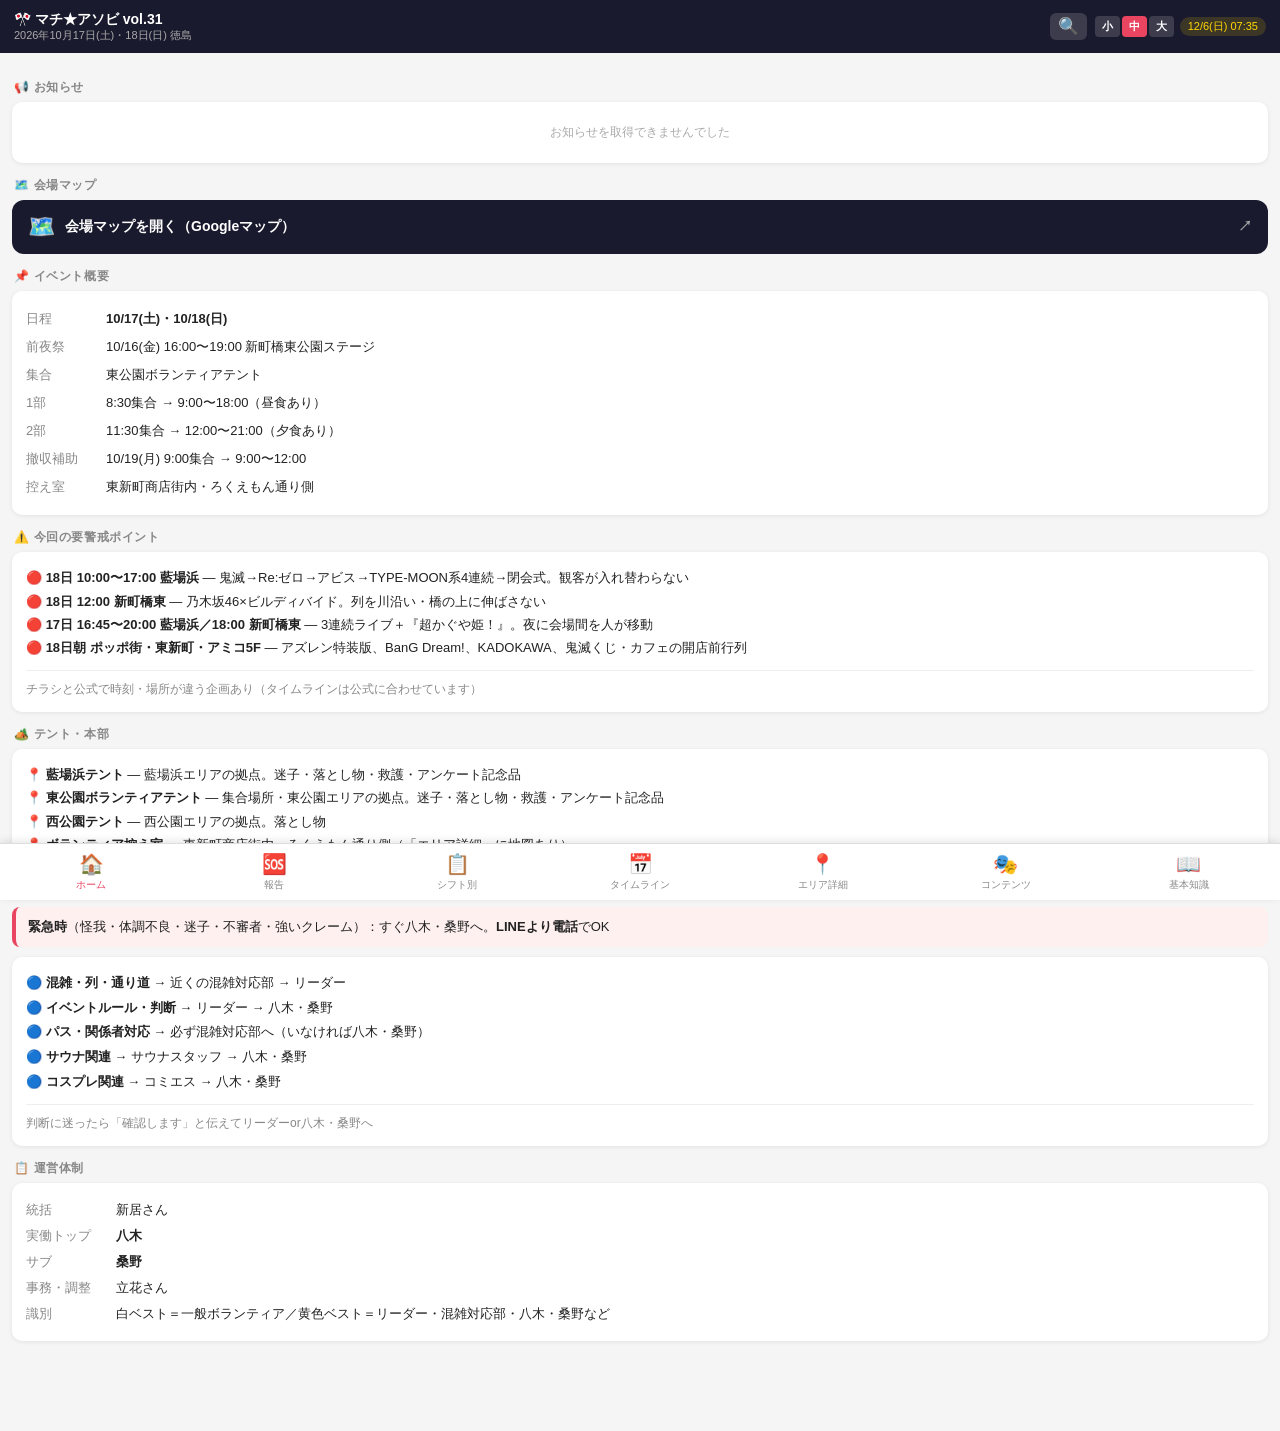
==== commit 34275a49: "Vol31テスト用UP Vol31にあわせてコンテンツ等差し替え更新" ====
--- a/index.html
+++ b/index.html
@@ -3,19 +3,1390 @@
 <head>
 <meta charset="UTF-8">
 <meta name="viewport" content="width=device-width, initial-scale=1.0">
-<title>マチ★アソビ vol.30 スタッフナビ</title>
-<noscript><meta http-equiv="refresh" content="0; url=./home/"></noscript>
+<title>マチ★アソビ vol.31 スタッフナビ</title>
+<style>
+*{box-sizing:border-box;margin:0;padding:0}
+body{font-family:-apple-system,BlinkMacSystemFont,"Hiragino Sans","Hiragino Kaku Gothic ProN","Yu Gothic",sans-serif;font-size:14px;background:#f5f5f5;color:#222;overscroll-behavior:none}
+#app.font-sm{font-size:12px}
+#app.font-lg{font-size:17px}
+.fsize-btn{background:rgba(255,255,255,.15);color:#fff;border:none;border-radius:4px;padding:3px 7px;font-size:11px;cursor:pointer;margin-left:2px;font-weight:bold}
+.fsize-btn.active{background:#e94560}
+/* ── password ── */
+#pw-screen{position:fixed;inset:0;background:#1a1a2e;display:flex;flex-direction:column;align-items:center;justify-content:center;z-index:9999;gap:16px}
+#pw-screen h1{color:#fff;font-size:18px;text-align:center;line-height:1.5}
+#pw-screen .sub{color:#aaa;font-size:12px}
+#pw-input{padding:12px 16px;font-size:16px;border:2px solid #444;border-radius:8px;background:#2a2a3e;color:#fff;width:220px;text-align:center}
+#pw-input:focus{outline:none;border-color:#e94560}
+#pw-btn{padding:12px 32px;background:#e94560;color:#fff;border:none;border-radius:8px;font-size:16px;cursor:pointer;font-weight:bold}
+#pw-err{color:#e94560;font-size:12px;min-height:16px}
+/* ── app ── */
+#app{display:none;flex-direction:column;min-height:100vh}
+/* ── header ── */
+.header{background:#1a1a2e;color:#fff;padding:10px 14px;display:flex;align-items:center;justify-content:space-between;position:sticky;top:0;z-index:100}
+.header-title{font-size:14px;font-weight:bold;line-height:1.3}
+.header-sub{font-size:11px;color:#aaa}
+.header-date{font-size:11px;color:#ffd700;background:rgba(255,215,0,.15);padding:2px 8px;border-radius:10px}
+/* ── tabs content ── */
+.tab-content{display:none;padding:12px;padding-bottom:80px;flex:1}
+.tab-content.active{display:block}
+/* ── bottom nav ── */
+.bottom-nav{position:fixed;bottom:0;left:0;right:0;background:#fff;border-top:1px solid #ddd;display:flex;z-index:100;box-shadow:0 -2px 8px rgba(0,0,0,.1)}
+.nav-item{flex:1;display:flex;flex-direction:column;align-items:center;justify-content:center;padding:6px 2px;cursor:pointer;color:#888;font-size:10px;gap:2px;transition:color .2s;min-height:56px;border:none;background:none;text-decoration:none}
+.nav-item.active{color:#e94560}
+.nav-item .icon{font-size:20px}
+/* ── cards ── */
+.card{background:#fff;border-radius:10px;padding:14px;margin-bottom:10px;box-shadow:0 1px 4px rgba(0,0,0,.08)}
+.card-title{font-size:13px;font-weight:bold;color:#1a1a2e;margin-bottom:8px;display:flex;align-items:center;gap:6px}
+/* ── alerts ── */
+.alert{border-radius:8px;padding:10px 12px;margin-bottom:10px;font-size:13px;line-height:1.5}
+.alert-red{background:#fff0f0;border-left:4px solid #e94560}
+.alert-orange{background:#fff8f0;border-left:4px solid #ff8c00}
+.alert-yellow{background:#fffbf0;border-left:4px solid #ffd700}
+.alert-blue{background:#f0f4ff;border-left:4px solid #4a90d9}
+/* ── section headers ── */
+.sec-head{font-size:12px;font-weight:bold;color:#888;text-transform:uppercase;letter-spacing:.05em;margin:14px 0 6px;padding-left:2px}
+/* ── news items ── */
+.news-item{background:#fff;border-radius:8px;padding:10px 12px;margin-bottom:8px;box-shadow:0 1px 3px rgba(0,0,0,.07);border-left:3px solid #e94560}
+.news-item .news-title{font-size:13px;font-weight:bold;margin-bottom:4px}
+.news-item .news-body{font-size:12px;color:#555;line-height:1.5}
+.news-item .news-time{font-size:11px;color:#aaa;margin-top:4px}
+/* ── timetable ── */
+.day-toggle{display:flex;background:#eee;border-radius:8px;padding:3px;margin-bottom:12px;gap:3px}
+.day-btn{flex:1;padding:8px;border:none;background:none;border-radius:6px;font-size:13px;font-weight:bold;cursor:pointer;color:#888;transition:all .2s}
+.day-btn.active{background:#fff;color:#e94560;box-shadow:0 1px 3px rgba(0,0,0,.15)}
+.venue-tabs{display:flex;overflow-x:auto;gap:6px;margin-bottom:10px;-webkit-overflow-scrolling:touch;scrollbar-width:none;padding-bottom:2px}
+.venue-tabs::-webkit-scrollbar{display:none}
+.venue-tab{white-space:nowrap;padding:6px 12px;border:1px solid #ddd;border-radius:20px;font-size:12px;cursor:pointer;background:#fff;color:#555;transition:all .2s;flex-shrink:0}
+.venue-tab.active{background:#1a1a2e;color:#fff;border-color:#1a1a2e}
+.tt-table{width:100%;border-collapse:collapse;font-size:12px}
+.tt-table th{background:#1a1a2e;color:#fff;padding:6px 8px;text-align:left;white-space:nowrap}
+.tt-table td{padding:7px 8px;border-bottom:1px solid #eee;vertical-align:top;line-height:1.4}
+.tt-table tr:last-child td{border-bottom:none}
+.badge-s{display:inline-block;background:#e94560;color:#fff;font-size:10px;padding:1px 5px;border-radius:3px;white-space:nowrap}
+.badge-a{display:inline-block;background:#ff8c00;color:#fff;font-size:10px;padding:1px 5px;border-radius:3px;white-space:nowrap}
+.badge-b{display:inline-block;background:#e6c200;color:#fff;font-size:10px;padding:1px 5px;border-radius:3px;white-space:nowrap}
+.tt-warn{font-size:11px;color:#cc4400;background:#fff4ee;border-radius:6px;padding:6px 8px;margin-top:6px;line-height:1.5}
+.tt-past td{opacity:.35;text-decoration:line-through}
+/* ── duty selector ── */
+.duty-selector{width:100%;padding:10px 12px;border:2px solid #ddd;border-radius:8px;font-size:14px;background:#fff;appearance:none;-webkit-appearance:none;background-image:url("data:image/svg+xml,%3Csvg xmlns='http://www.w3.org/2000/svg' width='12' height='8'%3E%3Cpath d='M0 0l6 8 6-8z' fill='%23888'/%3E%3C/svg%3E");background-repeat:no-repeat;background-position:right 12px center;margin-bottom:12px}
+.duty-selector:focus{outline:none;border-color:#e94560}
+.duty-panel{display:none}
+.duty-panel.active{display:block}
+/* ── accordion ── */
+.acc-item{background:#fff;border-radius:8px;margin-bottom:6px;overflow:hidden;box-shadow:0 1px 3px rgba(0,0,0,.07)}
+.acc-head{padding:12px 14px;cursor:pointer;display:flex;align-items:center;justify-content:space-between;font-size:13px;font-weight:bold;user-select:none}
+.acc-head:active{background:#f5f5f5}
+.acc-body{display:none;padding:0 14px 12px;font-size:13px;line-height:1.6;color:#333}
+.acc-body.open{display:block}
+.acc-arrow{font-size:10px;color:#aaa;transition:transform .2s}
+.acc-arrow.open{transform:rotate(180deg)}
+/* ── report templates ── */
+.tmpl-box{background:#f8f8f8;border:1px solid #ddd;border-radius:6px;padding:10px;font-size:12px;line-height:1.6;font-family:monospace;white-space:pre-wrap;word-break:break-all}
+.copy-btn{margin-top:6px;padding:6px 14px;background:#1a1a2e;color:#fff;border:none;border-radius:6px;font-size:12px;cursor:pointer;display:flex;align-items:center;gap:4px}
+.copy-btn.copied{background:#27ae60}
+/* ── parasol table ── */
+.area-toggle{display:flex;gap:6px;margin-bottom:10px}
+.area-btn{flex:1;padding:8px;border:2px solid #ddd;border-radius:8px;font-size:12px;font-weight:bold;cursor:pointer;background:#fff;color:#888;text-align:center}
+.area-btn.active{border-color:#e94560;color:#e94560;background:#fff0f3}
+.para-table{width:100%;border-collapse:collapse;font-size:12px}
+.para-table th{background:#f0f0f0;padding:6px 8px;text-align:left;font-size:11px;color:#555}
+.para-table td{padding:6px 8px;border-bottom:1px solid #f0f0f0;vertical-align:top}
+.para-table tr:last-child td{border-bottom:none}
+.para-warn{font-size:11px;font-style:italic;color:#888}
+.warn-note{background:#fff8e1;border-left:3px solid #ffc107;padding:6px 10px;border-radius:0 6px 6px 0;font-size:12px;margin-bottom:8px;line-height:1.5}
+/* ── escalation steps ── */
+.step-list{counter-reset:step}
+.step-item{display:flex;gap:10px;margin-bottom:8px;align-items:flex-start}
+.step-num{background:#1a1a2e;color:#fff;border-radius:50%;width:22px;height:22px;min-width:22px;display:flex;align-items:center;justify-content:center;font-size:11px;font-weight:bold}
+.step-text{font-size:13px;line-height:1.5;padding-top:2px}
+/* ── ul/ol in acc bodies ── */
+.acc-body ul,.acc-body ol{padding-left:18px;margin:6px 0}
+.acc-body li{margin-bottom:3px}
+.acc-body strong{color:#1a1a2e}
+/* ── misc ── */
+.tag{display:inline-block;font-size:10px;padding:1px 6px;border-radius:3px;margin-right:4px}
+.tag-blue{background:#e8f0ff;color:#2c5fc4}
+.tag-red{background:#fff0f3;color:#c0392b}
+.tag-green{background:#edfaf0;color:#1e8449}
+.faq-q{font-weight:bold;font-size:13px;margin-top:10px;margin-bottom:4px}
+.faq-a{font-size:13px;color:#555;line-height:1.5;padding-left:10px;border-left:2px solid #ddd}
+.divider{height:1px;background:#eee;margin:10px 0}
+/* ── search ── */
+#search-overlay{position:fixed;inset:0;background:#f5f5f5;z-index:200;flex-direction:column;display:none}
+#search-overlay.open{display:flex}
+.search-header{background:#1a1a2e;padding:10px 12px;display:flex;align-items:center;gap:8px;flex-shrink:0}
+#search-input{flex:1;padding:9px 12px;border-radius:8px;border:none;font-size:15px;outline:none;background:#fff}
+.search-close{background:none;border:none;color:#fff;font-size:22px;cursor:pointer;padding:2px 6px;line-height:1;flex-shrink:0}
+.search-results{overflow-y:auto;flex:1;padding:10px 12px 30px}
+.search-result{background:#fff;border-radius:8px;padding:12px 14px;margin-bottom:8px;box-shadow:0 1px 3px rgba(0,0,0,.08);cursor:pointer;border:1px solid #efefef;-webkit-tap-highlight-color:transparent}
+.search-result:active{background:#f5f5f5}
+.sr-breadcrumb{font-size:11px;color:#999;margin-bottom:3px}
+.sr-title{font-size:14px;font-weight:bold;color:#1a1a2e}
+.sr-snippet{font-size:12px;color:#555;margin-top:4px;line-height:1.6}
+.search-empty{color:#aaa;text-align:center;padding:40px 16px;font-size:13px;line-height:1.8}
+mark.sh{background:#fff176;border-radius:2px;font-style:normal;color:inherit}
+.tt-table a{color:inherit;text-decoration:none;border-bottom:1px dotted #aaa;-webkit-tap-highlight-color:transparent}
+.tt-table a:active{opacity:.65}
+#search-btn{background:rgba(255,255,255,.15);color:#fff;border:none;border-radius:6px;padding:5px 8px;font-size:17px;cursor:pointer;line-height:1}
+</style>
+</head>
+<body>
+
+
+<!-- ========= APP ========= -->
+<div id="app">
+  <div class="header">
+    <div>
+      <div class="header-title">🎌 マチ★アソビ vol.31</div>
+      <div class="header-sub">2026年10月17日(土)・18日(日) 徳島</div>
+    </div>
+    <div style="display:flex;align-items:center;gap:6px">
+      <button id="search-btn" onclick="openSearch()">🔍</button>
+      <div>
+        <button class="fsize-btn" id="fsz-sm" onclick="setFontSize('sm')">小</button><button class="fsize-btn" id="fsz-md" onclick="setFontSize('md')">中</button><button class="fsize-btn" id="fsz-lg" onclick="setFontSize('lg')">大</button>
+      </div>
+      <div class="header-date" id="header-date">読込中…</div>
+    </div>
+  </div>
+
+  <!-- ===== TAB 1: ホーム ===== -->
+  <div id="tab-home" class="tab-content active">
+    <div class="sec-head">📢 お知らせ</div>
+    <div id="news-container">
+      <div class="card"><div style="color:#aaa;font-size:12px;text-align:center;padding:8px">読み込み中…</div></div>
+    </div>
+
+    <div class="sec-head">🗺️ 会場マップ</div>
+    <a href="map.html" target="_blank" rel="noopener" style="display:flex;align-items:center;gap:10px;background:#1a1a2e;color:#fff;border-radius:12px;padding:14px 16px;text-decoration:none;margin-bottom:10px;font-size:14px;font-weight:bold">
+      <span style="font-size:22px">🗺️</span>
+      <span>会場マップを開く（Googleマップ）</span>
+      <span style="margin-left:auto;color:#aaa">↗</span>
+    </a>
+
+    <div class="sec-head">📌 イベント概要</div>
+    <div class="card">
+      <table style="width:100%;font-size:13px;border-collapse:collapse">
+        <tr><td style="padding:5px 0;color:#888;width:80px">日程</td><td style="padding:5px 0;font-weight:bold">10/17(土)・10/18(日)</td></tr>
+        <tr><td style="padding:5px 0;color:#888">前夜祭</td><td style="padding:5px 0">10/16(金) 16:00〜19:00 新町橋東公園ステージ</td></tr>
+        <tr><td style="padding:5px 0;color:#888">集合</td><td style="padding:5px 0">東公園ボランティアテント</td></tr>
+        <tr><td style="padding:5px 0;color:#888">1部</td><td style="padding:5px 0">8:30集合 → 9:00〜18:00（昼食あり）</td></tr>
+        <tr><td style="padding:5px 0;color:#888">2部</td><td style="padding:5px 0">11:30集合 → 12:00〜21:00（夕食あり）</td></tr>
+        <tr><td style="padding:5px 0;color:#888">撤収補助</td><td style="padding:5px 0">10/19(月) 9:00集合 → 9:00〜12:00</td></tr>
+        <tr><td style="padding:5px 0;color:#888">控え室</td><td style="padding:5px 0">東新町商店街内・ろくえもん通り側</td></tr>
+      </table>
+    </div>
+
+    <div class="sec-head">⚠️ 今回の要警戒ポイント</div>
+    <div class="card">
+      <div style="font-size:13px;line-height:1.8">
+        <div>🔴 <strong>18日 10:00〜17:00 藍場浜</strong> — 鬼滅→Re:ゼロ→アビス→TYPE-MOON系4連続→閉会式。観客が入れ替わらない</div>
+        <div>🔴 <strong>18日 12:00 新町橋東</strong> — 乃木坂46×ビルディバイド。列を川沿い・橋の上に伸ばさない</div>
+        <div>🔴 <strong>17日 16:45〜20:00 藍場浜／18:00 新町橋東</strong> — 3連続ライブ＋『超かぐや姫！』。夜に会場間を人が移動</div>
+        <div>🔴 <strong>18日朝 ポッポ街・東新町・アミコ5F</strong> — アズレン特装版、BanG Dream!、KADOKAWA、鬼滅くじ・カフェの開店前行列</div>
+      </div>
+      <div class="divider"></div>
+      <div style="font-size:12px;color:#888">チラシと公式で時刻・場所が違う企画あり（タイムラインは公式に合わせています）</div>
+    </div>
+
+    <div class="sec-head">🏕️ テント・本部</div>
+    <div class="card">
+      <div style="font-size:13px;line-height:1.8">
+        <div>📍 <strong>藍場浜テント</strong> — 藍場浜エリアの拠点。迷子・落とし物・救護・アンケート記念品</div>
+        <div>📍 <strong>東公園ボランティアテント</strong> — 集合場所・東公園エリアの拠点。迷子・落とし物・救護・アンケート記念品</div>
+        <div>📍 <strong>西公園テント</strong> — 西公園エリアの拠点。落とし物</div>
+        <div>📍 <strong>ボランティア控え室</strong> — 東新町商店街内・ろくえもん通り側（「エリア詳細」に地図あり）</div>
+      </div>
+    </div>
+
+    <div class="sec-head">🆘 相談・エスカレーション</div>
+    <div class="alert alert-red">
+      <strong>緊急時</strong>（怪我・体調不良・迷子・不審者・強いクレーム）：すぐ八木・桑野へ。<strong>LINEより電話</strong>でOK
+    </div>
+    <div class="card">
+      <div style="font-size:13px;line-height:1.9">
+        <div>🔵 <strong>混雑・列・通り道</strong> → 近くの混雑対応部 → リーダー</div>
+        <div>🔵 <strong>イベントルール・判断</strong> → リーダー → 八木・桑野</div>
+        <div>🔵 <strong>パス・関係者対応</strong> → 必ず混雑対応部へ（いなければ八木・桑野）</div>
+        <div>🔵 <strong>サウナ関連</strong> → サウナスタッフ → 八木・桑野</div>
+        <div>🔵 <strong>コスプレ関連</strong> → コミエス → 八木・桑野</div>
+      </div>
+      <div class="divider"></div>
+      <div style="font-size:12px;color:#888">判断に迷ったら「確認します」と伝えてリーダーor八木・桑野へ</div>
+    </div>
+
+    <div class="sec-head">📋 運営体制</div>
+    <div class="card">
+      <table style="width:100%;font-size:13px;border-collapse:collapse">
+        <tr><td style="padding:4px 0;color:#888;width:90px">統括</td><td style="padding:4px 0">新居さん</td></tr>
+        <tr><td style="padding:4px 0;color:#888">実働トップ</td><td style="padding:4px 0"><strong>八木</strong></td></tr>
+        <tr><td style="padding:4px 0;color:#888">サブ</td><td style="padding:4px 0"><strong>桑野</strong></td></tr>
+        <tr><td style="padding:4px 0;color:#888">事務・調整</td><td style="padding:4px 0">立花さん</td></tr>
+        <tr><td style="padding:4px 0;color:#888">識別</td><td style="padding:4px 0">白ベスト＝一般ボランティア／黄色ベスト＝リーダー・混雑対応部・八木・桑野など</td></tr>
+      </table>
+    </div>
+  </div>
+
+  <!-- ===== TAB 2: タイムテーブル ===== -->
+  <div id="tab-tt" class="tab-content">
+    <div class="alert alert-red" style="font-size:12px">⚠️ ステージは<strong>基本すべて撮影禁止</strong>　🔴最警戒 🟠要注意 🟡注意</div>
+    <div class="alert alert-yellow" style="font-size:12px">10/16(金) 前夜祭 16:00〜19:00 新町橋東公園ステージ<br>時刻はマチ★アソビ公式に合わせています（チラシと違う枠は注記あり）</div>
+    <div class="day-toggle">
+      <button class="day-btn active" onclick="switchDay(0)">10/17（土）</button>
+      <button class="day-btn" onclick="switchDay(1)">10/18（日）</button>
+    </div>
+
+    <!-- DAY 1 -->
+    <div id="day-0">
+      <div class="venue-tabs" id="vtabs-0">
+        <div class="venue-tab active" onclick="switchVenue(0,0)">藍場浜</div>
+        <div class="venue-tab" onclick="switchVenue(0,1)">東公園</div>
+        <div class="venue-tab" onclick="switchVenue(0,2)">西公園</div>
+        <div class="venue-tab" onclick="switchVenue(0,3)">ufo T1</div>
+        <div class="venue-tab" onclick="switchVenue(0,4)">ufo T2</div>
+        <div class="venue-tab" onclick="switchVenue(0,5)">ufo 1F</div>
+        <div class="venue-tab" onclick="switchVenue(0,6)">アミコ</div>
+        <div class="venue-tab" onclick="switchVenue(0,7)">あわぎん</div>
+        <div class="venue-tab" onclick="switchVenue(0,8)">阿波おどり会館</div>
+      </div>
+      <div id="d0v0" class="venue-panel">
+        <div class="tt-warn">⚠️ 17日夜警戒：16:45〜20:00 <strong>MYTH&amp;ROID→中川翔子→内田真礼</strong>の3連続ライブ。19:00に向けて東公園・西公園から人が流れ込む。終演後の一斉退場（国道318号・新町川沿い）に注意</div>
+        <table class="tt-table"><tr><th>時間</th><th>内容</th><th>混雑</th></tr>
+        <tr><td>10:00-10:30</td><td>開会式</td><td>—</td></tr>
+        <tr><td>10:30-11:30</td><td><a href="https://www.machiasobi.com/event/553/" target="_blank" rel="noopener">「アズレン9周年スペシャルステージ」</a></td><td>—</td></tr>
+        <tr><td>11:30-12:30</td><td><a href="https://www.machiasobi.com/event/235/" target="_blank" rel="noopener">TVアニメ『あかね噺』スタッフ＆キャストこぼればなし</a></td><td>—</td></tr>
+        <tr><td>12:30-14:30</td><td><a href="https://www.machiasobi.com/event/197/" target="_blank" rel="noopener">マチ★アソビ×ニュータイプ ニュータイプアニメアワード発表イベント Moving Pictures Festival</a></td><td>—</td></tr>
+        <tr><td>14:30-15:30</td><td><a href="https://www.machiasobi.com/event/248/" target="_blank" rel="noopener">第6回 ロシデレ・プロジェクト総会 inマチアソビステージ</a></td><td><span class="badge-a">A🟠</span></td></tr>
+        <tr><td>15:30-16:30</td><td><a href="https://www.machiasobi.com/event/144/" target="_blank" rel="noopener">TVアニメ『LONA』スペシャルステージ</a></td><td>—</td></tr>
+        <tr><td>16:45-17:30</td><td><a href="https://www.machiasobi.com/event/237/" target="_blank" rel="noopener">マチ★アソビ SPECIAL LIVE - MYTH&amp;ROID</a><small style="color:#cc4400">（チラシは16:30開始）</small></td><td><span class="badge-b">B🟡</span></td></tr>
+        <tr><td>17:30-18:30</td><td><a href="https://www.machiasobi.com/event/239/" target="_blank" rel="noopener">マチ★アソビ SPECIAL LIVE - 中川翔子</a></td><td><span class="badge-s">S🔴</span></td></tr>
+        <tr><td>19:00-20:00</td><td><a href="https://www.machiasobi.com/event/241/" target="_blank" rel="noopener">マチ★アソビ SPECIAL LIVE - 内田真礼</a></td><td><span class="badge-s">S🔴</span></td></tr>
+        </table>
+      </div>
+      <div id="d0v1" class="venue-panel" style="display:none">
+        <div class="tt-warn">⚠️ 18:00『超かぐや姫！』は夜間で1,000〜2,000人以上の見込み。永瀬アンナは11:30・15:30・18:00に出演し、日中から居続けるファンあり。終演後は藍場浜（19:00 内田真礼）へ移動する人が多い</div>
+        <table class="tt-table"><tr><th>時間</th><th>内容</th><th>混雑</th></tr>
+        <tr><td>11:00-12:00</td><td><a href="https://x.com/machiasobi/status/2106308277663604847" target="_blank" rel="noopener">「獣王武神ダンデヴァイン」DayRe:ミニライブ＆スタッフトーク</a></td><td>—</td></tr>
+        <tr><td>12:00-13:00</td><td><a href="https://www.machiasobi.com/event/670/" target="_blank" rel="noopener">アニプレックス高橋祐馬 司会者育成プロジェクト お披露目会</a></td><td>—</td></tr>
+        <tr><td>13:00-14:00</td><td><a href="https://www.machiasobi.com/event/147/" target="_blank" rel="noopener">和田丈嗣のむっちゃええやん！</a></td><td>—</td></tr>
+        <tr><td>14:00-15:00</td><td><a href="https://www.machiasobi.com/event/257/" target="_blank" rel="noopener">METEORA GRAVITY クリエイタートークショー</a></td><td>—</td></tr>
+        <tr><td>15:00-16:00</td><td><a href="https://www.machiasobi.com/event/518/" target="_blank" rel="noopener">サイバーコネクトツー松山洋×コンテンツシード大塚則和×ナンバーナイン小林琢磨によるエンタメ業界3人賛辞</a></td><td>—</td></tr>
+        <tr><td>16:00-17:00</td><td><a href="https://www.machiasobi.com/event/685/" target="_blank" rel="noopener">ゲームクリエイタートークライブ</a></td><td>—</td></tr>
+        <tr><td>17:00-18:00</td><td>あるあるCityがマチ★アソビにYATTEKURU</td><td>—</td></tr>
+        <tr><td>18:00-19:00</td><td><a href="https://www.machiasobi.com/event/527/" target="_blank" rel="noopener">『超かぐや姫！』トークショー</a></td><td><span class="badge-s">S🔴</span></td></tr>
+        </table>
+      </div>
+      <div id="d0v2" class="venue-panel" style="display:none">
+        <div class="tt-warn">⚠️ 18:00以降は藍場浜（19:00 内田真礼）へ移動する人の通り道に注意</div>
+        <table class="tt-table"><tr><th>時間</th><th>内容</th><th>混雑</th></tr>
+        <tr><td>10:00-11:00</td><td><a href="https://www.machiasobi.com/event/488/" target="_blank" rel="noopener">皆谷尚美 マチ★アソビ スペシャルモーニングライブ</a></td><td>—</td></tr>
+        <tr><td>11:00-12:00</td><td><a href="https://www.machiasobi.com/event/187/" target="_blank" rel="noopener">少女フラクタルSpecial★Live inマチ★アソビVol.31</a></td><td>—</td></tr>
+        <tr><td>12:00-13:00</td><td><a href="https://www.machiasobi.com/event/189/" target="_blank" rel="noopener">幽閉サテライトSpecial★Live inマチ★アソビVol.31</a></td><td>—</td></tr>
+        <tr><td>13:00-14:00</td><td><a href="https://www.machiasobi.com/event/443/" target="_blank" rel="noopener">逢瀬アキラ マチ★アソビSpecial stage!!!</a></td><td>—</td></tr>
+        <tr><td>14:00-15:00</td><td><a href="https://www.machiasobi.com/event/480/" target="_blank" rel="noopener">井上正大アソビ</a></td><td>—</td></tr>
+        <tr><td>15:00-16:00</td><td><a href="https://www.machiasobi.com/event/486/" target="_blank" rel="noopener">大島はるなSPライブ★</a></td><td>—</td></tr>
+        <tr><td>16:00-17:00</td><td><a href="https://www.machiasobi.com/event/439/" target="_blank" rel="noopener">玲瓏のHydrangea Special LIVE</a></td><td>—</td></tr>
+        <tr><td>17:00-18:00</td><td><a href="https://www.machiasobi.com/event/521/" target="_blank" rel="noopener">VTuber事務所「ハコネクト」スペシャルライブinマチ★アソビvol31</a></td><td>—</td></tr>
+        <tr><td>18:00-19:00</td><td><a href="https://www.machiasobi.com/event/454/" target="_blank" rel="noopener">vtuberたみー×マチアソビSPライブ2026!!</a></td><td>—</td></tr>
+        </table>
+      </div>
+      <div id="d0v3" class="venue-panel" style="display:none">
+        <div class="tt-warn">ℹ️ 無料イベントでも<strong>ワンデイパス（500円／1日1人1枚・複数購入分の払い戻しなし）</strong>が必要。整理券・入場の詳細はシネマスタッフへ</div>
+        <table class="tt-table"><tr><th>時間</th><th>内容</th></tr>
+        <tr><td>10:00-11:00</td><td><a href="https://www.machiasobi.com/event/159" target="_blank" rel="noopener">暴食のベルセルク 第1期 セレクション上映会</a></td></tr>
+        <tr><td>11:30-12:30</td><td><a href="https://www.machiasobi.com/event/510" target="_blank" rel="noopener">「バンドリ！アワーノーツ」開発 フロムトーキョースタッフトークショー</a></td></tr>
+        <tr><td>13:00-14:30</td><td><a href="https://www.machiasobi.com/event/230" target="_blank" rel="noopener">『鉄鍋のジャン！』オーディオコメンタリー上映</a></td></tr>
+        <tr><td>15:00-16:30</td><td><a href="https://www.machiasobi.com/event/435" target="_blank" rel="noopener">TVアニメ『DARK MACHINE THE ANIMATION』第1話上映＆スタッフトーク</a></td></tr>
+        <tr><td>17:00-18:30</td><td>アニメ『呪術廻戦』制作の裏側を制作統括とアニメーションプロデューサーが語る！マチ★アソビ×MAPPAトークイベント</td></tr>
+        <tr><td>19:00-20:00</td><td><a href="https://www.machiasobi.com/event/525" target="_blank" rel="noopener">渡辺歩監督×BUG FILMS児島Pトークショー＆TVアニメ「とんがり帽子のアトリエ」上映会</a></td></tr>
+        <tr><td>20:30-22:30</td><td><a href="https://www.machiasobi.com/event/199" target="_blank" rel="noopener">「劇場版Fate/kaleid liner プリズマ☆イリヤ 雪下の誓い」上映会 in マチ☆アソビ</a></td></tr>
+        <tr><td>23:00-25:00</td><td>劇場版「鬼滅の刃」無限列車編 上映会</td></tr>
+        </table>
+      </div>
+      <div id="d0v4" class="venue-panel" style="display:none">
+        <div class="tt-warn">ℹ️ 無料イベントでも<strong>ワンデイパス（500円／1日1人1枚・複数購入分の払い戻しなし）</strong>が必要。整理券・入場の詳細はシネマスタッフへ</div>
+        <table class="tt-table"><tr><th>時間</th><th>内容</th></tr>
+        <tr><td>10:00-11:55</td><td><a href="https://www.famitsu.com/article/202605/74235" target="_blank" rel="noopener">『SEKIRO: NO DEFEAT』上映会 in マチ★アソビ（通常上映）</a></td></tr>
+        <tr><td>13:00-14:00</td><td><a href="https://www.machiasobi.com/event/542" target="_blank" rel="noopener">インディゲームって、実際どうなの？〜現役インディゲームクリエイターによる&quot;ここだけすぎる&quot;トークセッション〜</a></td></tr>
+        <tr><td>14:30-15:30</td><td><a href="https://www.machiasobi.com/event/250" target="_blank" rel="noopener">ぺろりん先生トークショー feat.『ディスディスディスカッション』</a></td></tr>
+        <tr><td>16:00-17:00</td><td>逢瀬アキラの秘密の百合トーク</td></tr>
+        <tr><td>17:30-18:30</td><td>百合で戦っていくには？/生きのこるには？</td></tr>
+        <tr><td>19:00-20:00</td><td><a href="https://www.machiasobi.com/event/445" target="_blank" rel="noopener">業界関係者女子会 vol.18</a></td></tr>
+        <tr><td>20:30-21:30</td><td>『嫌な顔されながらおパンツ見せてもらいたいR』原作40原先生、深瀬監督で上映生オーディオコメンタリー（前半）＆『傷だらけ聖女より報復をこめて Season2』監督、プロデューサートーク（後半）</td></tr>
+        </table>
+      </div>
+      <div id="d0v5" class="venue-panel" style="display:none">
+        <div class="tt-warn">ℹ️ 無料イベントでも<strong>ワンデイパス（500円／1日1人1枚・複数購入分の払い戻しなし）</strong>が必要。整理券・入場の詳細はシネマスタッフへ</div>
+        <table class="tt-table"><tr><th>時間</th><th>内容</th></tr>
+        <tr><td>10:00-11:00</td><td><a href="https://www.machiasobi.com/event/484" target="_blank" rel="noopener">第1回 くまみね工房 報告会 in マチ★アソビ</a></td></tr>
+        <tr><td>11:00-12:30</td><td><a href="https://www.machiasobi.com/event/687" target="_blank" rel="noopener">「スーパーピコピコクラブ」サイバー！inマチ★アソビ</a></td></tr>
+        <tr><td>13:00-14:00</td><td><a href="https://www.machiasobi.com/event/482" target="_blank" rel="noopener">国立公文書館はマチ★アソビの夢を見るか？〜クリエイターのための活用術〜</a></td></tr>
+        <tr><td>14:00-15:00</td><td>アニメアーカイブの四方山話</td></tr>
+        <tr><td>15:00-16:00</td><td><a href="https://www.machiasobi.com/event/226" target="_blank" rel="noopener">ゼロから始める映画配給 〜韓国アニメ『緑の手紙』を日本に届けるまで〜</a></td></tr>
+        <tr><td>16:00-17:00</td><td>フィールのころもありころもなし#2</td></tr>
+        <tr><td>17:00-18:00</td><td><a href="https://www.machiasobi.com/booth/762" target="_blank" rel="noopener">アニエラ、お邪魔します</a></td></tr>
+        </table>
+      </div>
+      <div id="d0v6" class="venue-panel" style="display:none">
+        <div class="tt-warn">⚠️ アミコドームはアミコ2階デッキに屋根を付けた<strong>半屋外</strong>（駅直結）。観客と一般の通行人・買い物客が重なる。専用テントなし → 判断は近くのリーダー・LINEで確認</div>
+        <table class="tt-table"><tr><th>時間</th><th>内容</th><th>混雑</th></tr>
+        <tr><td>11:00-12:00</td><td>スーパーきぐるみグリーティング</td><td>—</td></tr>
+        <tr><td>12:00-13:00</td><td>アニメ嫌パンR 〜もふる×クロスSPECIAL LIVE〜</td><td>—</td></tr>
+        <tr><td>13:00-14:00</td><td><a href="https://www.machiasobi.com/event/246/" target="_blank" rel="noopener">スナックあゆゆ〜生田善子様＆北奈つき様ご来店〜</a></td><td>—</td></tr>
+        <tr><td>14:00-15:00</td><td><a href="https://x.com/machiasobi/status/2100148434724585801" target="_blank" rel="noopener">おっきい こんのすけ ステージ with みかづきむねちか</a></td><td><span class="badge-b">B🟡</span></td></tr>
+        <tr><td>15:00-16:00</td><td><a href="https://www.machiasobi.com/event/500/" target="_blank" rel="noopener">「宇宙少女漂流記」ライブ＆トーク</a><small style="color:#cc4400">（チラシは「うっちゃり!3」）</small></td><td>—</td></tr>
+        <tr><td>16:00-17:00</td><td><a href="https://www.machiasobi.com/event/476/" target="_blank" rel="noopener">KyoKa Live in マチ★アソビ</a></td><td>—</td></tr>
+        </table>
+      </div>
+      <div id="d0v7" class="venue-panel" style="display:none">
+        <div class="tt-warn">⚠️ 809席で満席の見込み。入場方式・お渡し会の条件は未公表 → <strong>推測で案内しない</strong></div>
+        <table class="tt-table"><tr><th>時間</th><th>内容</th><th>混雑</th></tr>
+        <tr><td>13:00-14:00</td><td><a href="https://www.machiasobi.com/event/514" target="_blank" rel="noopener">青木陽菜 BLUE TRIP in マチ★アソビ</a></td><td><span class="badge-a">A🟠</span></td></tr>
+        <tr><td>14:30-16:00</td><td><a href="https://www.machiasobi.com/event/514" target="_blank" rel="noopener">青木陽菜 CD予約特典お渡し会</a></td><td><span class="badge-a">A🟠</span></td></tr>
+        </table>
+      </div>
+      <div id="d0v8" class="venue-panel" style="display:none">
+        <div class="tt-warn">ℹ️ 阿波おどり会館は眉山ロープウェイ乗り場。鬼滅ガイドアナウンス・BASE CAMP・サウナ（眉山）目当ての行列が出やすい</div>
+        <table class="tt-table"><tr><th>時間</th><th>内容</th></tr>
+        <tr><td>14:00-15:00</td><td><a href="https://www.oricon.co.jp/pressrelease/3011045/" target="_blank" rel="noopener">「CRAYON SHINCHAN JAPAN CRAFTS クレヨンしんちゃんと家族都市でつながる日本の技」のケース</a></td></tr>
+        <tr><td>15:15-16:00</td><td><a href="https://www.oricon.co.jp/pressrelease/3011045/" target="_blank" rel="noopener">「CRAYON SHINCHAN JAPAN CRAFTS」日本酒試飲会</a></td></tr>
+        </table>
+      </div>
+    </div>
+
+    <!-- DAY 2 -->
+    <div id="day-1" style="display:none">
+      <div class="venue-tabs" id="vtabs-1">
+        <div class="venue-tab active" onclick="switchVenue(1,0)">藍場浜</div>
+        <div class="venue-tab" onclick="switchVenue(1,1)">東公園</div>
+        <div class="venue-tab" onclick="switchVenue(1,2)">西公園</div>
+        <div class="venue-tab" onclick="switchVenue(1,3)">ufo T1</div>
+        <div class="venue-tab" onclick="switchVenue(1,4)">ufo T2</div>
+        <div class="venue-tab" onclick="switchVenue(1,5)">ufo 1F</div>
+        <div class="venue-tab" onclick="switchVenue(1,6)">アミコ</div>
+        <div class="venue-tab" onclick="switchVenue(1,7)">あわぎん</div>
+      </div>
+      <div id="d1v0" class="venue-panel">
+        <div class="tt-warn">⚠️ 18日最警戒：鬼滅→Re:ゼロ→アビス→TYPE-MOON系4連続→閉会式と大型IPが途切れず、<strong>観客が入れ替わらない</strong>。未明からの待機、熱中症・トイレ・荷物での場所取りに注意</div><div class="tt-warn">⚠️ 12:00〜13:00は東公園（乃木坂46）とピークが重なる</div>
+        <table class="tt-table"><tr><th>時間</th><th>内容</th><th>混雑</th></tr>
+        <tr><td>10:00-10:45</td><td><a href="https://kimetsu.com/anime/news/?id=71348" target="_blank" rel="noopener">アニメ「鬼滅の刃」ステージ</a><small style="color:#cc4400">（チラシは11:00終了）</small></td><td><span class="badge-s">S🔴</span></td></tr>
+        <tr><td>11:00-12:00</td><td><a href="https://www.machiasobi.com/event/208" target="_blank" rel="noopener">TVアニメ『Re:ゼロから始める異世界生活』4th season 振り返りステージ</a></td><td><span class="badge-b">B🟡</span></td></tr>
+        <tr><td>12:00-13:00</td><td><a href="https://www.machiasobi.com/event/206" target="_blank" rel="noopener">『劇場シリーズ【第一部】メイドインアビス 目覚める神秘』公開直前トークショーinマチ★アソビ</a></td><td>—</td></tr>
+        <tr><td>13:00-13:30</td><td><a href="https://www.machiasobi.com/event/195" target="_blank" rel="noopener">「Fate/kaleid liner プリズマ☆イリヤ FINALE」スペシャルステージ in マチ☆アソビ</a></td><td>—</td></tr>
+        <tr><td>13:45-14:15</td><td><a href="https://www.machiasobi.com/event/222" target="_blank" rel="noopener">『Fate/EXTRA Record』マチ★アソビ凱旋ステージ</a></td><td>—</td></tr>
+        <tr><td>14:30-15:00</td><td><a href="https://www.machiasobi.com/event/220" target="_blank" rel="noopener">FGOゲストトーク in マチ★アソビvol.31</a></td><td><span class="badge-a">A🟠</span></td></tr>
+        <tr><td>15:00-15:40</td><td><a href="https://www.machiasobi.com/event/218" target="_blank" rel="noopener">劇場アニメーション『魔法使いの夜』スペシャルステージ inマチアソビ</a><small style="color:#cc4400">（チラシは15:15〜16:00）</small></td><td><span class="badge-a">A🟠</span></td></tr>
+        <tr><td>16:00-17:00</td><td>閉会式</td><td>—</td></tr>
+        </table>
+      </div>
+      <div id="d1v1" class="venue-panel" style="display:none">
+        <div class="tt-warn">⚠️ 12:00 <strong>乃木坂46×ビルディバイド</strong>（賀喜遥香・田村真佑）は2,000〜5,000人の見込み。11:00『運命の巻戻士』の客席が場所取りで埋まる。<strong>川沿い・橋の上に列を伸ばさない</strong>。アイドルファンは撮影禁止ルールを知らないことが多い</div>
+        <table class="tt-table"><tr><th>時間</th><th>内容</th><th>混雑</th></tr>
+        <tr><td>10:00-11:00</td><td><a href="https://mechacomic.jp/free/mechamaga/news/214745" target="_blank" rel="noopener">TVアニメ「バーテックスフォース」-エンジン点火-</a></td><td><span class="badge-a">A🟠</span></td></tr>
+        <tr><td>11:00-12:00</td><td><a href="https://www.machiasobi.com/event/456" target="_blank" rel="noopener">『運命の巻戻士』SPトークステージ in マチ★アソビ</a></td><td>—</td></tr>
+        <tr><td>12:00-13:00</td><td><a href="https://www.machiasobi.com/event/672" target="_blank" rel="noopener">乃木坂46×ビルディバイド -ブライト- TCG Vol.2 次はマチ★アソビにやってきた！</a></td><td><span class="badge-s">S🔴</span></td></tr>
+        <tr><td>13:00-14:00</td><td><a href="https://www.machiasobi.com/event/173" target="_blank" rel="noopener">TVアニメ「ロメリア戦記」放送開始記念 キャストトークショー in マチ★アソビvol.31</a></td><td>—</td></tr>
+        <tr><td>14:00-15:00</td><td><a href="https://www.machiasobi.com/event/201" target="_blank" rel="noopener">『異世界でチート能力を手にした俺は現実世界をも無双する』2nd Season マチアソビスペシャルステージ</a></td><td>—</td></tr>
+        <tr><td>15:00-16:00</td><td><a href="https://www.machiasobi.com/event/214" target="_blank" rel="noopener">『FX戦士くるみちゃん』×『邪神ちゃんドロップキック』スペシャルコラボステージ</a></td><td>—</td></tr>
+        <tr><td>16:00-17:00</td><td><a href="https://www.machiasobi.com/event/203" target="_blank" rel="noopener">『千歳くんはラムネ瓶のなか』スペシャルトークステージ inマチ★アソビ</a></td><td>—</td></tr>
+        </table>
+      </div>
+      <div id="d1v2" class="venue-panel" style="display:none">
+        <table class="tt-table"><tr><th>時間</th><th>内容</th><th>混雑</th></tr>
+        <tr><td>10:00-11:00</td><td><a href="https://anime.eiga.com/event/156083/" target="_blank" rel="noopener">ガールズバンドFullMooN、Empressスペシャルライブ</a></td><td>—</td></tr>
+        <tr><td>11:00-12:00</td><td><a href="https://www.machiasobi.com/event/155" target="_blank" rel="noopener">スーパーきぐるみファイト</a></td><td>—</td></tr>
+        <tr><td>12:00-13:00</td><td><a href="https://www.machiasobi.com/event/699" target="_blank" rel="noopener">上月せれな★SPライブ「マチ★アソビでもYeah!ってアゲタイガー」</a></td><td>—</td></tr>
+        <tr><td>13:00-14:00</td><td><a href="https://www.machiasobi.com/event/451" target="_blank" rel="noopener">第3回株式会社ドリコム 出版・アニメ事業本部 本部説明会inマチ★アソビ</a></td><td>—</td></tr>
+        <tr><td>14:00-15:00</td><td><a href="https://www.machiasobi.com/event/683" target="_blank" rel="noopener">「Suara」マチ★アソビ SPECIAL LIVE</a></td><td>—</td></tr>
+        <tr><td>15:00-16:00</td><td><a href="https://www.machiasobi.com/event/252" target="_blank" rel="noopener">「アニメ好きの民よ、VTuberを推せ！〜入門編〜」</a></td><td>—</td></tr>
+        <tr><td>16:00-17:00</td><td><a href="https://www.machiasobi.com/event/185" target="_blank" rel="noopener">東方楽祭inマチ★アソビVol.31</a></td><td>—</td></tr>
+        </table>
+      </div>
+      <div id="d1v3" class="venue-panel" style="display:none">
+        <div class="tt-warn">ℹ️ 無料イベントでも<strong>ワンデイパス（500円／1日1人1枚・複数購入分の払い戻しなし）</strong>が必要。整理券・入場の詳細はシネマスタッフへ</div>
+        <table class="tt-table"><tr><th>時間</th><th>内容</th></tr>
+        <tr><td>10:00-11:00</td><td><a href="https://www.machiasobi.com/event/169" target="_blank" rel="noopener">feel.×TVアニメ『Summer Pockets』スタッフSPトーク第3回</a></td></tr>
+        <tr><td>11:30-13:00</td><td><a href="https://www.machiasobi.com/event/516" target="_blank" rel="noopener">映画「BanG Dream! Ave Mujica prima aurora」上映会</a></td></tr>
+        <tr><td>13:30-14:30</td><td><a href="https://www.machiasobi.com/event/210" target="_blank" rel="noopener">『世界最高の暗殺者、異世界貴族に転生する』最速上映会・監督トークショー</a></td></tr>
+        <tr><td>15:00-16:00</td><td><a href="https://www.machiasobi.com/event/461" target="_blank" rel="noopener">TVアニメ「魔女と猟犬」原作者スペシャルトークショー＆サイン会</a></td></tr>
+        <tr><td>16:30-17:30</td><td><a href="https://www.machiasobi.com/event/175" target="_blank" rel="noopener">TVアニメ「魔都精兵のスレイブ」キャスト＆スタッフトークショー in マチ★アソビvol.31</a></td></tr>
+        </table>
+      </div>
+      <div id="d1v4" class="venue-panel" style="display:none">
+        <div class="tt-warn">ℹ️ 無料イベントでも<strong>ワンデイパス（500円／1日1人1枚・複数購入分の払い戻しなし）</strong>が必要。整理券・入場の詳細はシネマスタッフへ</div>
+        <table class="tt-table"><tr><th>時間</th><th>内容</th></tr>
+        <tr><td>10:00-11:00</td><td><a href="https://www.machiasobi.com/event/179" target="_blank" rel="noopener">印刷会社がアニメを作る？——「ライトアニメ®」の裏側、全部話します〜「身代わり令嬢を救ったのは冷酷無慈悲な氷の王子の愛でした」（#身代わり令嬢）はどうやってライトアニメになったのか？〜</a></td></tr>
+        <tr><td>11:30-12:30</td><td><a href="https://www.machiasobi.com/event/171" target="_blank" rel="noopener">TVアニメ「透明男と人間女〜そのうち夫婦になるふたり〜」キャスト＆スタッフトークショー in マチ★アソビvol.31</a></td></tr>
+        <tr><td>13:00-14:00</td><td>吉田尚記・柳瀬一樹のポップカルチャー教室</td></tr>
+        <tr><td>14:30-15:30</td><td><a href="https://www.machiasobi.com/event/523" target="_blank" rel="noopener">「ダークサモナーとデキている」「彼女の友達」プロデューサートーク</a></td></tr>
+        </table>
+      </div>
+      <div id="d1v5" class="venue-panel" style="display:none">
+        <div class="tt-warn">ℹ️ 無料イベントでも<strong>ワンデイパス（500円／1日1人1枚・複数購入分の払い戻しなし）</strong>が必要。整理券・入場の詳細はシネマスタッフへ</div>
+        <table class="tt-table"><tr><th>時間</th><th>内容</th></tr>
+        <tr><td>10:00-11:00</td><td><a href="https://www.machiasobi.com/event/492" target="_blank" rel="noopener">Crypto Monster Girl ライブドローイングショー</a></td></tr>
+        <tr><td>11:00-12:00</td><td><a href="https://www.machiasobi.com/event/161" target="_blank" rel="noopener">アニメの2Dデザインって、どうやってできてるの？ feat.『空色ユーティリティ』</a></td></tr>
+        <tr><td>12:00-13:00</td><td><a href="https://www.machiasobi.com/event/233" target="_blank" rel="noopener">『鉄鍋のジャン！』と、これからのTROYCA〜YouTube公開生放送〜</a></td></tr>
+        <tr><td>13:00-14:00</td><td>業界人ガールミーツガール時事放談 vol.2</td></tr>
+        <tr><td>14:00-15:00</td><td><a href="https://www.machiasobi.com/booth/741" target="_blank" rel="noopener">沖縄アニメーションフェスティバルステージ</a></td></tr>
+        <tr><td>18:00-20:00</td><td><a href="https://www.machiasobi.com/event/447" target="_blank" rel="noopener">マチ★アソビ後夜祭vol.9</a></td></tr>
+        </table>
+      </div>
+      <div id="d1v6" class="venue-panel" style="display:none">
+        <div class="tt-warn">⚠️ アミコドームはアミコ2階デッキに屋根を付けた<strong>半屋外</strong>（駅直結）。観客と一般の通行人・買い物客が重なる。専用テントなし → 判断は近くのリーダー・LINEで確認</div>
+        <table class="tt-table"><tr><th>時間</th><th>内容</th><th>混雑</th></tr>
+        <tr><td>11:00-12:00</td><td><a href="https://www.machiasobi.com/event/449" target="_blank" rel="noopener">「ブレイド＆バスタード」トークショーfeat.楓月誠</a></td><td>—</td></tr>
+        <tr><td>12:00-13:00</td><td><a href="https://www.machiasobi.com/event/498" target="_blank" rel="noopener">「うっちゃり！」3 ライブ＆トーク</a><small style="color:#cc4400">（チラシは「宇宙少女漂流記」）</small></td><td>—</td></tr>
+        <tr><td>13:00-14:00</td><td><a href="https://www.machiasobi.com/event/545" target="_blank" rel="noopener">「アズレン鑑定団〜語れ！愛とこだわりの逸品〜」</a></td><td>—</td></tr>
+        <tr><td>14:00-15:00</td><td><a href="https://www.machiasobi.com/event/490" target="_blank" rel="noopener">アニメ『Mofusand』SPトークステージin マチ★アソビ</a></td><td><span class="badge-b">B🟡</span></td></tr>
+        <tr><td>15:00-16:00</td><td><a href="https://www.machiasobi.com/event/496" target="_blank" rel="noopener">知多娘。ステージ</a></td><td>—</td></tr>
+        <tr><td>16:00-17:00</td><td><a href="https://x.com/machiasobi/status/2101598223140024731" target="_blank" rel="noopener">きゃべつそふと＆まどそふと スペシャルトーク＆ライブ</a></td><td>—</td></tr>
+        </table>
+      </div>
+      <div id="d1v7" class="venue-panel" style="display:none">
+        <table class="tt-table"><tr><th>時間</th><th>内容</th><th>混雑</th></tr>
+        <tr><td>11:00-12:00</td><td><a href="https://www.machiasobi.com/event/689" target="_blank" rel="noopener">大喜利対決トゥナイト 〜神風動画 VS CC2〜</a></td><td>—</td></tr>
+        </table>
+      </div>
+    </div>
+  </div>
+
+  <!-- ===== TAB 3: シフト別マニュアル（vol31 全20業務対応版） ===== -->
+  <div id="tab-shift" class="tab-content">
+    <div class="card" style="margin-bottom:10px">
+      <div style="font-size:12px;color:#888;margin-bottom:6px">シフトの担当業務を選んでください（全20業務）</div>
+      <select class="duty-selector" id="duty-select" onchange="showDuty(this.value)">
+        <option value="">── 担当を選ぶ ──</option>
+        <optgroup label="はじめに（全業務共通）">
+          <option value="kihon">基本姿勢・迷ったときの判断基準</option>
+          <option value="new31">Vol31 新しく加わる企画</option>
+        </optgroup>
+        <optgroup label="ステージ・テント">
+          <option value="stage">#01 ステージイベント 会場整理誘導</option>
+          <option value="satsukin">#02 撮影禁止対応（撮禁A・B交代制）</option>
+          <option value="tachiage">#03 立ち上げ・撤収</option>
+          <option value="uketsuke">#04 受付対応（各テント）</option>
+        </optgroup>
+        <optgroup label="巡回・応援">
+          <option value="yuugeki">#05 遊撃・応援対応</option>
+          <option value="poppo">#06 ポッポ街商店街エリア巡回</option>
+          <option value="higashishinmachi">#07 東新町商店街エリア巡回</option>
+          <option value="ufo">#08 ufotable CINEMA周辺補助</option>
+          <option value="chusharinjou">#09 駐輪場・コルネの泉周辺巡回</option>
+        </optgroup>
+        <optgroup label="企画・エリア補助">
+          <option value="sauna">#10 サウナ企画補助</option>
+          <option value="parasol">#11 パラソル・ブース補助</option>
+          <option value="itasha">#12 痛車展示エリア</option>
+          <option value="cosplay">#13 コスプレ関連エリア</option>
+        </optgroup>
+        <optgroup label="案内・調査・美化">
+          <option value="annai">#14 案内全般</option>
+          <option value="enquete">#15 アンケート調査</option>
+          <option value="gomi">#16 ごみ収集・美化</option>
+        </optgroup>
+        <optgroup label="共通の手順">
+          <option value="hikitsugi">#17 引継ぎ手順（SBAR）</option>
+          <option value="maigo">#18 迷子・落とし物対応</option>
+          <option value="kyugo">#19 救護・緊急時対応</option>
+          <option value="taiki">#20 待機中にできること</option>
+        </optgroup>
+      </select>
+    </div>
+
+    <div id="duty-placeholder" style="text-align:center;color:#aaa;font-size:13px;padding:30px 0">
+      ↑ 担当業務を選ぶと<br>マニュアルが表示されます<br><br>
+      <span style="font-size:12px">迷ったら →「確認しますので、少々お待ちください」</span>
+    </div>
+
+    <!-- DUTY PANELS -->
+
+    <!-- 基本姿勢 -->
+    <div id="dp-kihon" class="duty-panel">
+      <div class="alert alert-red"><strong>基本姿勢・迷ったときの判断基準</strong><br>すべての業務に共通</div>
+      <div class="acc-item"><div class="acc-head" onclick="toggleAcc(this)"><span>✨ 魔法の一言（迷ったらまずこれ）</span><span class="acc-arrow">▼</span></div>
+      <div class="acc-body"><div class="tmpl-box">「確認しますので、少々お待ちください」</div></div></div>
+      <div class="acc-item"><div class="acc-head" onclick="toggleAcc(this)"><span>🧭 この順番で考える</span><span class="acc-arrow">▼</span></div>
+      <div class="acc-body"><ol><li><strong>安全</strong>が守られているか</li><li><strong>人の流れ</strong>が止まっていないか</li><li><strong>来場者</strong>が不安になっていないか</li><li><strong>スタッフだけで抱え込んで</strong>いないか</li></ol></div></div>
+      <div class="acc-item"><div class="acc-head" onclick="toggleAcc(this)"><span>📞 困ったときの相談先</span><span class="acc-arrow">▼</span></div>
+      <div class="acc-body"><ul><li>リーダー（黄色ベスト）</li><li>混雑対応部（黄色ベスト）</li><li>東公園ボランティアテント</li><li>藍場浜テント</li><li>八木・桑野</li></ul></div></div>
+      <div class="acc-item"><div class="acc-head" onclick="toggleAcc(this)"><span>🚫 NG</span><span class="acc-arrow">▼</span></div>
+      <div class="acc-body"><ul><li>推測で答えない</li><li>一人で判断しない</li><li>口論しない</li><li>走って急がない（安全最優先）</li></ul></div></div>
+    </div>
+
+    <!-- Vol31 新企画 -->
+    <div id="dp-new31" class="duty-panel">
+      <div class="alert alert-yellow"><strong>Vol31 新しく加わる企画</strong><br>各企画の場所や詳細は、当日の公式案内を確認</div>
+      <div class="acc-item"><div class="acc-head" onclick="toggleAcc(this)"><span>🆕 今回の新企画</span><span class="acc-arrow">▼</span></div>
+      <div class="acc-body"><ul><li>ロープウエイガイダンスが<strong>3回ぶりに復活</strong></li><li>眉山に<strong>キャンプ場</strong>を開設</li><li>旧みずほで<strong>コスプレと魔法陣のお披露目</strong></li><li>阿波おどり会館で<strong>お酒のイベント</strong>を開催</li></ul></div></div>
+      <div class="acc-item"><div class="acc-head" onclick="toggleAcc(this)"><span>🧭 案内で迷ったら</span><span class="acc-arrow">▼</span></div>
+      <div class="acc-body"><ul><li>場所・開催時間・参加方法は<strong>公式案内</strong>で確認</li><li>分からない内容・判断に迷ったら<strong>リーダーか本部</strong>へ相談</li></ul></div></div>
+      <div class="acc-item"><div class="acc-head" onclick="toggleAcc(this)"><span>🚫 確認せずに答えないこと</span><span class="acc-arrow">▼</span></div>
+      <div class="acc-body"><ul><li>開催時間を推測で答えない</li><li>参加条件を推測で答えない</li><li>料金を推測で答えない</li><li>詳細を自己判断で決めない</li></ul><div class="tmpl-box">「確認しますので、少々お待ちください」</div>と伝え、リーダーか本部へ確認します。</div></div>
+    </div>
+
+    <!-- #01 -->
+    <div id="dp-stage" class="duty-panel">
+      <div class="alert alert-red"><strong>#01 ステージイベント 会場整理誘導</strong><br>藍場浜・新町橋東公園・西公園・アミコドームなど</div>
+      <div class="acc-item"><div class="acc-head" onclick="toggleAcc(this)"><span>⏰ 開演前</span><span class="acc-arrow">▼</span></div>
+      <div class="acc-body"><ul><li>観覧エリア・通路の確認</li><li>最後尾がわかりやすいか確認</li><li>撮影禁止札・表示の設置場所確認</li><li>車道・階段付近に列が伸びていないか確認</li><li>体調が悪そうな人・日なたに長時間いる人を確認</li></ul></div></div>
+      <div class="acc-item"><div class="acc-head" onclick="toggleAcc(this)"><span>🎤 開演中</span><span class="acc-arrow">▼</span></div>
+      <div class="acc-body"><ul><li>通路がふさがっていないか巡回</li><li>撮影禁止札を持ちながら周辺を巡回</li><li>スマホ・カメラを構えている人に声かけ</li><li>体調不良者がいないか確認</li></ul></div></div>
+      <div class="acc-item"><div class="acc-head" onclick="toggleAcc(this)"><span>🚪 終演後</span><span class="acc-arrow">▼</span></div>
+      <div class="acc-body"><ul><li>出口で人が詰まっていないか確認</li><li>次の待機列と退場する人の通り道が重ならないか確認</li><li>出口・通路への誘導</li><li>体調不良者がいないか確認</li></ul><div class="alert alert-orange" style="margin-top:8px">⚠️ 終演直後が最も混雑しやすい！早めにリーダーへ状況共有</div></div></div>
+      <div class="acc-item"><div class="acc-head" onclick="toggleAcc(this)"><span>📍 10/17（土）藍場浜公園ステージの混雑に注意</span><span class="acc-arrow">▼</span></div>
+      <div class="acc-body">10/17（土）は藍場浜公園ステージで<strong>10:00〜20:00</strong>に公演予定。<br>終演後の退場と次の待機列が重ならないよう、<strong>後方と左右の通り道</strong>を確認する。</div></div>
+    </div>
+
+    <!-- #02 -->
+    <div id="dp-satsukin" class="duty-panel">
+      <div class="alert alert-red"><strong>#02 撮影禁止対応（撮禁A・B交代制）</strong><br>藍場浜・新町橋東公園・西公園</div>
+      <div class="acc-item"><div class="acc-head" onclick="toggleAcc(this)"><span>🔁 A/B交代制のルール</span><span class="acc-arrow">▼</span></div>
+      <div class="acc-body"><ul><li><strong>Aの番</strong>：A が撮影禁止札を持って巡回、B は待機・休憩</li><li><strong>Bの番</strong>：B が A の代わりに担当、A は休憩</li><li>交代タイミングはシフト表またはリーダーの指示に従う</li></ul></div></div>
+      <div class="acc-item"><div class="acc-head" onclick="toggleAcc(this)"><span>📋 声かけの流れ</span><span class="acc-arrow">▼</span></div>
+      <div class="acc-body"><ol><li>来場者から見える位置に撮禁札・表示を出す</li><li>スマホ・カメラを構えている人に落ち着いて声かけ</li><li>それでも続ける場合 → <strong>リーダー・八木・桑野へ共有</strong></li></ol>
+      <div class="tmpl-box">「大変恐れ入りますが、こちらのエリアでは撮影はご遠慮いただいております」</div><br>
+      <div class="tmpl-box">「撮影禁止となっておりますので、カメラのご使用はお控えください」</div></div></div>
+      <div class="acc-item"><div class="acc-head" onclick="toggleAcc(this)"><span>📍 確認すべき場所</span><span class="acc-arrow">▼</span></div>
+      <div class="acc-body"><ul><li>ステージ正面・横・後方</li><li>橋の上・対岸・歩道側（撮禁と知らない人がいる）</li><li>観覧者の列の中・後方</li></ul></div></div>
+      <div class="acc-item"><div class="acc-head" onclick="toggleAcc(this)"><span>🚫 絶対にやってはいけないこと</span><span class="acc-arrow">▼</span></div>
+      <div class="acc-body"><ul><li>来場者のスマートフォン・カメラに触る</li><li>撮影データの削除を個人判断で求める</li><li>SNS投稿の削除を個人判断で求める</li><li>強い口調で注意する・来場者と口論する</li></ul></div></div>
+      <div class="acc-item"><div class="acc-head" onclick="toggleAcc(this)"><span>📸 撮影OKの例外</span><span class="acc-arrow">▼</span></div>
+      <div class="acc-body">演者が「撮影OK」と言ったら、撮影禁止札を下げ、<strong>八木・桑野にLINEで報告</strong>。</div></div>
+      <div class="alert alert-yellow">⚠️ 30分以上同じ場所に立つこともあります。自分の体調も確認してください。</div>
+    </div>
+
+    <!-- #03 -->
+    <div id="dp-tachiage" class="duty-panel">
+      <div class="alert alert-blue"><strong>#03 立ち上げ・撤収</strong><br>開場前・閉場後の準備と片付け</div>
+      <div class="acc-item"><div class="acc-head" onclick="toggleAcc(this)"><span>🔧 立ち上げでやること</span><span class="acc-arrow">▼</span></div>
+      <div class="acc-body"><ul><li>三角コーン・バーの展開</li><li>撮禁札・案内表示の設置</li><li>パラソル各ブースへの資料等を配布</li><li>出展者・ブース担当者への<strong>挨拶</strong></li><li>ブース位置・通り道・問い合わせ場所を確認</li><li>パラソル設営の簡単な補助</li><li>本部テント・パス受け取り場所を案内</li></ul>
+      <div style="margin-top:6px;font-size:12px;color:#555">立ち上げの挨拶 = 当日の連携づくり。顔を覚えてもらうと助かる！</div></div></div>
+      <div class="acc-item"><div class="acc-head" onclick="toggleAcc(this)"><span>📦 撤収でやること</span><span class="acc-arrow">▼</span></div>
+      <div class="acc-body"><ul><li>三角コーン・バー・案内表示の回収</li><li>撮禁札・備品の回収</li><li>パラソル周辺の<strong>忘れ物・ごみ確認</strong></li><li>ブース担当者への終了確認・挨拶</li><li>残置物・破損物の確認</li><li>余った配布物・看板等の回収先確認</li><li>本部への<strong>完了報告</strong></li></ul></div></div>
+      <div class="acc-item"><div class="acc-head" onclick="toggleAcc(this)"><span>⚠️ 注意点</span><span class="acc-arrow">▼</span></div>
+      <div class="acc-body"><ul><li>重いもの・大きいもの・風であおられやすいものは<strong>一人で無理に持たない</strong></li><li>パラソルが開かない・備品が見つからない・配布物の置き場所がわからない → わかる範囲で補助し、判断が必要な内容は<strong>八木・桑野へ</strong></li></ul></div></div>
+    </div>
+
+    <!-- #04 -->
+    <div id="dp-uketsuke" class="duty-panel">
+      <div class="alert alert-blue"><strong>#04 受付対応（各テント）</strong><br>東公園ボランティアテント・藍場浜テント・西公園テントなど</div>
+      <div class="acc-item"><div class="acc-head" onclick="toggleAcc(this)"><span>✅ 受付でできること</span><span class="acc-arrow">▼</span></div>
+      <div class="acc-body"><ul><li>スタッフへの集合・受付案内</li><li>シフト表・配布資料の確認</li><li>持ち物・服装の確認補助</li><li>迷子・落とし物・体調不良者の受け入れ</li><li>来場者への場所案内（テント・トイレなど）</li></ul></div></div>
+      <div class="acc-item"><div class="acc-head" onclick="toggleAcc(this)"><span>❌ 本部・リーダーに確認が必要なこと</span><span class="acc-arrow">▼</span></div>
+      <div class="acc-body"><ul><li>シフト変更・人員追加の判断</li><li>スタッフの体調不良対応・帰宅判断</li><li>来場者クレームの受け付け・対応</li><li>緊急時・救護対応の指示</li><li>記念品の在庫・配布条件</li><li>現金・貴重品の管理</li></ul></div></div>
+      <div class="acc-item"><div class="acc-head" onclick="toggleAcc(this)"><span>🍋 アンケートのお礼（スダチ）の渡し方</span><span class="acc-arrow">▼</span></div>
+      <div class="acc-body"><ol><li>来場者がアンケートQRを読み取って<strong>回答済み</strong>であることを確認</li><li>袋に数個入れたスダチを渡す（在庫切れはリーダーへ確認）</li><li>記念品の在庫状況をこまめにリーダーへ報告</li></ol></div></div>
+      <div class="acc-item"><div class="acc-head" onclick="toggleAcc(this)"><span>🕘 集合情報・控え室</span><span class="acc-arrow">▼</span></div>
+      <div class="acc-body"><ul><li><strong>1部</strong>：8:30集合 → 9:00〜18:00活動（昼食あり）</li><li><strong>2部</strong>：11:30集合 → 12:00〜21:00活動（夕食あり）</li><li><strong>翌日撤収（10/19）</strong>：9:00集合 → 9:00〜12:00</li></ul>控え室：東新町商店街内・ろくえもん通り側</div></div>
+    </div>
+
+    <!-- #05 -->
+    <div id="dp-yuugeki" class="duty-panel">
+      <div class="alert alert-orange"><strong>#05 遊撃・応援対応</strong><br>会場を広く見て、困っている場所を手伝う</div>
+      <div class="acc-item"><div class="acc-head" onclick="toggleAcc(this)"><span>📋 主な役割（リーダーから指示あり）</span><span class="acc-arrow">▼</span></div>
+      <div class="acc-body">担当場所を決めず、困っている場所を手伝う役割です。仕事内容は当日の状況で変わります。<ul><li>急に伸びた列の列形成支援・最後尾札の補助</li><li>通路で立ち止まっている人への声かけ</li><li>ステージ終了後・物販開始前後の誘導補助</li><li>ブース・展示・体験企画の待機列があふれそうな場合の状況確認</li><li>駐輪場・コルネの泉周辺の巡回・通行確保</li><li>問い合わせが集中している場所への一時応援</li><li>本部・テント・現場間の連絡補助</li><li>備品・ごみ袋・記念品などの運搬補助</li><li>迷子・体調不良・落とし物などをすぐにリーダーへ知らせる</li><li>「なんか詰まりそう」「この列わかりにくい」などの違和感を拾って共有</li></ul></div></div>
+      <div class="acc-item"><div class="acc-head" onclick="toggleAcc(this)"><span>💬 共有テンプレート</span><span class="acc-arrow">▼</span></div>
+      <div class="acc-body"><div class="tmpl-box">【遊撃】〇〇エリア、〇〇が△△の状況です。最後尾がわかりにくく、通行と混ざり始めています。列位置の判断と追加スタッフが必要です。</div></div></div>
+      <div class="acc-item"><div class="acc-head" onclick="toggleAcc(this)"><span>⚠️ 安全が最優先</span><span class="acc-arrow">▼</span></div>
+      <div class="acc-body">慌てて走ったり、車道・水辺・階段付近で無理に移動しない。指示が重なった場合は<strong>リーダーへ確認</strong>。</div></div>
+    </div>
+
+    <!-- #06 -->
+    <div id="dp-poppo" class="duty-panel">
+      <div class="alert alert-orange"><strong>#06 ポッポ街商店街エリア巡回</strong><br>アーケード商店街・ブース・物販エリア</div>
+      <div class="acc-item"><div class="acc-head" onclick="toggleAcc(this)"><span>📍 エリアの特徴</span><span class="acc-arrow">▼</span></div>
+      <div class="acc-body">ブース・体験企画・物販・コスプレ受付（2階）などが集中する複合エリア。<strong>通路が狭く列が混在しやすい</strong>。</div></div>
+      <div class="acc-item"><div class="acc-head" onclick="toggleAcc(this)"><span>👀 見ること（チェックポイント）</span><span class="acc-arrow">▼</span></div>
+      <div class="acc-body"><ul><li>ブース前の通路中央への人だまり</li><li>体験待機列・物販列の最後尾が不明瞭</li><li>複数の列が混在・干渉していないか</li><li>2階コスプレ受付周辺の問い合わせ集中</li><li>ホロライブ周辺の撮影待ちと通行の混合</li></ul></div></div>
+      <div class="acc-item"><div class="acc-head" onclick="toggleAcc(this)"><span>📣 早めに共有する状況</span><span class="acc-arrow">▼</span></div>
+      <div class="acc-body"><ul><li>列が混ざって最後尾がわからない状態</li><li>通路中央が完全にふさがっている</li><li>ブース間の列干渉で来場者が混乱</li><li>KADOKAWA GOODS SHOPで列ができるリスク</li><li>スタッフ追加が必要と感じる場面</li></ul>確認先：近くの混雑対応部 or 八木・桑野</div></div>
+      <div class="acc-item"><div class="acc-head" onclick="toggleAcc(this)"><span>💬 共有例</span><span class="acc-arrow">▼</span></div>
+      <div class="acc-body"><div class="tmpl-box">【混雑】ポッポ街商店街、ホロライブ周辺。撮影待ちと通行が混ざり、通路中央に人だまりが出ています。最後尾が不明瞭です。追加スタッフまたは列位置の判断をお願いします。</div></div></div>
+      <div class="alert alert-red">⚠️ 混雑警戒：ホロライブ体験・KADOKAWA GOODS SHOPは特に列ができるリスク大！</div>
+    </div>
+
+    <!-- #07 -->
+    <div id="dp-higashishinmachi" class="duty-panel">
+      <div class="alert alert-orange"><strong>#07 東新町商店街エリア巡回</strong><br>商店街通路・各ブース・ufotable CINEMA周辺</div>
+      <div class="acc-item"><div class="acc-head" onclick="toggleAcc(this)"><span>📍 エリアの特徴</span><span class="acc-arrow">▼</span></div>
+      <div class="acc-body">ufotable CINEMA、アニメイト周辺、物販ブースが集まるエリア。<strong>物販列・入場の通り道・通常通行が混在しやすい</strong>。</div></div>
+      <div class="acc-item"><div class="acc-head" onclick="toggleAcc(this)"><span>👀 見ること（チェックポイント）</span><span class="acc-arrow">▼</span></div>
+      <div class="acc-body"><ul><li>通路・店舗入口の人だまり</li><li>ブース前の人だまり・最後尾不明</li><li>整理券・物販の問い合わせ集中</li><li>入口がふさがれていないか</li><li>駐輪・自転車の通路への飛び出し</li></ul></div></div>
+      <div class="acc-item"><div class="acc-head" onclick="toggleAcc(this)"><span>📣 早めに共有する状況</span><span class="acc-arrow">▼</span></div>
+      <div class="acc-body"><ul><li>列が混在して整理が必要</li><li>入口封鎖で通行できない状態</li><li>物販トラブル・整理券トラブル</li><li>スタッフ不足・追加が必要な場面</li></ul>異変や混雑・混乱になりそうな状況を早めに察知し、共有する。<br>確認先：近くの混雑対応部 → 八木・桑野</div></div>
+    </div>
+
+    <!-- #08 -->
+    <div id="dp-ufo" class="duty-panel">
+      <div class="alert alert-blue"><strong>#08 ufotable CINEMA 周辺補助</strong><br>シネマスタッフと連携して補助する</div>
+      <div class="acc-item"><div class="acc-head" onclick="toggleAcc(this)"><span>📋 主な役割</span><span class="acc-arrow">▼</span></div>
+      <div class="acc-body">シネマスタッフが基本対応。ボランティアは人員整理・列分離・案内・撮禁対応・通路確保・突発イベント補助を補助する。<br><br><strong>ufotable CINEMA 特有の通り道：</strong><ol><li>物販列（もの・グッズ等）</li><li>物販列（飲食）</li><li>映画を見に行く人の入場通り道</li><li>シネマ前イベントの観覧・撮影</li><li>アニメイト前の通常通行</li></ol></div></div>
+      <div class="acc-item"><div class="acc-head" onclick="toggleAcc(this)"><span>🧭 対応の考え方</span><span class="acc-arrow">▼</span></div>
+      <div class="acc-body"><ul><li>「何の列か」を確認し、列が混ざらないようにする</li><li>映画を見に行く人の入口・通行の通り道をふさがない</li><li>シネマ前・アニメイト前の通路がつぶれそうなら早めに共有</li><li>上映・チケット・物販の詳細は<strong>シネマスタッフへ確認</strong></li></ul></div></div>
+      <div class="acc-item"><div class="acc-head" onclick="toggleAcc(this)"><span>🚫 言わないこと（NG）</span><span class="acc-arrow">▼</span></div>
+      <div class="acc-body"><ul><li>「こちらに並べば入れます」</li><li>「まだ買えます」</li><li>「この列で大丈夫です」</li><li>「ここは撮影して大丈夫です」</li><li>「映画の入場はこの時間です」</li></ul></div></div>
+      <div class="acc-item"><div class="acc-head" onclick="toggleAcc(this)"><span>💬 使いやすい声かけ</span><span class="acc-arrow">▼</span></div>
+      <div class="acc-body"><div class="tmpl-box">「通路確保のため、列を詰めずにこちら側でお待ちください」</div><br><div class="tmpl-box">「こちらは物販列です。映画をご覧になる方の通り道を確認しますので、少々お待ちください」</div><br><div class="tmpl-box">「撮影可否は確認しますので、少々お待ちください」</div></div></div>
+    </div>
+
+    <!-- #09 -->
+    <div id="dp-chusharinjou" class="duty-panel">
+      <div class="alert alert-orange"><strong>#09 駐輪場・コルネの泉周辺巡回</strong><br>駐輪場〜東新町、コルネの泉周辺、サイン会エリア周辺</div>
+      <div class="acc-item"><div class="acc-head" onclick="toggleAcc(this)"><span>📋 主な役割</span><span class="acc-arrow">▼</span></div>
+      <div class="acc-body">自転車置場そのものの管理やサイン会運営をボランティアが代行するものではありません。<strong>巡回・通行確保・案内・混雑ヘルプ</strong>が主な役割です。</div></div>
+      <div class="acc-item"><div class="acc-head" onclick="toggleAcc(this)"><span>✅ 対応してよいこと</span><span class="acc-arrow">▼</span></div>
+      <div class="acc-body"><ul><li>通路確保のための声かけ</li><li>「何の列か」を確認するための一次案内</li><li>混雑状況・最後尾不明・通行支障の共有</li><li>本部・トイレ・コスプレ受付・ステージの場所案内</li></ul></div></div>
+      <div class="acc-item"><div class="acc-head" onclick="toggleAcc(this)"><span>❌ 確認が必要なこと</span><span class="acc-arrow">▼</span></div>
+      <div class="acc-body"><ul><li>自転車の移動・撤去・駐輪可否</li><li>サイン会の参加可否・整列開始・列打ち切り</li><li>整理券・参加条件・本人確認</li><li>待機列の大きな移動</li><li>通路封鎖・立入制限・店舗前の使い方</li></ul></div></div>
+      <div class="acc-item"><div class="acc-head" onclick="toggleAcc(this)"><span>💬 使いやすい声かけ</span><span class="acc-arrow">▼</span></div>
+      <div class="acc-body"><div class="tmpl-box">「通路確保のため、こちら側を空けてお待ちください」</div><br><div class="tmpl-box">「詳しい整列方法は確認しますので、少々お待ちください」</div><br><div class="tmpl-box">「自転車の移動や駐輪可否については、確認が必要です」</div></div></div>
+    </div>
+
+    <!-- #10 -->
+    <div id="dp-sauna" class="duty-panel">
+      <div class="alert alert-blue"><strong>#10 サウナ企画補助</strong><br>サウナスタッフの指示に従って補助する</div>
+      <div class="acc-item"><div class="acc-head" onclick="toggleAcc(this)"><span>📋 役割</span><span class="acc-arrow">▼</span></div>
+      <div class="acc-body">サウナスタッフの指示に従って動く。受付・料金・予約・安全管理などは<strong>サウナスタッフに任せる</strong>。</div></div>
+      <div class="acc-item"><div class="acc-head" onclick="toggleAcc(this)"><span>✅ 対応してよいこと</span><span class="acc-arrow">▼</span></div>
+      <div class="acc-body"><ul><li>サウナスタッフの指示に沿った誘導</li><li>待機場所・通行の通り道の案内</li><li>サウナ周辺・利用後の忘れ物確認</li><li>足元の水濡れ・段差・荷物の確認</li><li>気分が悪そう・ふらつきなど体調不良の早期発見</li></ul></div></div>
+      <div class="acc-item"><div class="acc-head" onclick="toggleAcc(this)"><span>❌ 確認が必要なこと</span><span class="acc-arrow">▼</span></div>
+      <div class="acc-body"><ul><li>受付方法・予約・整理券・利用可否</li><li>料金・支払い方法・返金可否</li><li>更衣場所・荷物置き場・利用条件</li><li>撮影可否</li><li>安全管理上の判断</li><li>体調不良者への対応判断</li></ul><div class="tmpl-box">「サウナ企画の詳細はサウナスタッフに確認します。少々お待ちください」</div></div></div>
+      <div class="acc-item"><div class="acc-head" onclick="toggleAcc(this)"><span>🩺 体調不良者を見つけたら</span><span class="acc-arrow">▼</span></div>
+      <div class="acc-body"><ol><li>無理に歩かせず、まず声をかける</li><li>日陰・座れる場所へ案内できるか確認</li><li>すぐに<strong>サウナスタッフ・混雑対応部・八木・桑野</strong>へ共有</li><li>人だかりができないよう周囲の通路を確保</li></ol></div></div>
+      <div class="alert alert-red">⚠️ 脱水・のぼせが疑われる人がいたら迷わずサウナスタッフへ！医療判断はしない。</div>
+    </div>
+
+    <!-- #11 -->
+    <div id="dp-parasol" class="duty-panel">
+      <div class="alert alert-blue"><strong>#11 パラソル・ブース補助</strong><br>出展者・ブース担当者からの相談対応</div>
+      <div class="acc-item"><div class="acc-head" onclick="toggleAcc(this)"><span>✅ 対応してよいこと</span><span class="acc-arrow">▼</span></div>
+      <div class="acc-body"><ul><li>本部テント・トイレ・ごみ捨て場所の案内</li><li>看板・配布物を渡す、置き場所を確認する</li><li>パラソル設営の簡単な補助</li><li>ブース前の人だまりへの声かけ</li><li>来場者からの場所案内を受ける</li><li>地元の飲食店・休憩場所をわかる範囲で案内</li></ul></div></div>
+      <div class="acc-item"><div class="acc-head" onclick="toggleAcc(this)"><span>❌ 確認が必要なこと（本部へ）</span><span class="acc-arrow">▼</span></div>
+      <div class="acc-body"><ul><li>パスの発行・受け渡し・再発行</li><li>搬入・搬出ルール</li><li>販売可否・販売方法・価格・購入制限</li><li>出展場所の変更</li><li>電源・設備・備品の不足</li><li>出展者同士・来場者とのトラブル</li><li>パラソル破損・風で危ない場合</li></ul></div></div>
+      <div class="acc-item"><div class="acc-head" onclick="toggleAcc(this)"><span>💬 使いやすい声かけ</span><span class="acc-arrow">▼</span></div>
+      <div class="acc-body"><div class="tmpl-box">「場所はご案内できます。ルールやパスに関する内容は本部に確認します」</div><br><div class="tmpl-box">「パラソルの補助に入りますが、危なそうな場合は本部に確認します」</div><br><div class="tmpl-box">「徳島のごはん屋さんは、わかる範囲でお伝えしますね」</div></div></div>
+    </div>
+
+    <!-- #12 -->
+    <div id="dp-itasha" class="duty-panel">
+      <div class="alert alert-orange"><strong>#12 痛車展示エリア</strong><br>交通公園 ─ 所有者の大切な私物を守る</div>
+      <div class="alert alert-red">⚠️ 展示車両は所有者の大切な私物！接触・もたれかかり・無理な撮影がないよう注意する。</div>
+      <div class="acc-item"><div class="acc-head" onclick="toggleAcc(this)"><span>👀 主な声かけ対象</span><span class="acc-arrow">▼</span></div>
+      <div class="acc-body"><ul><li>車両に手を触れようとしている人</li><li>車両付近に荷物を置こうとしている人</li><li>車両に寄りかかっている人</li><li>撮影後、通路をふさいで立ち止まっている人</li></ul></div></div>
+      <div class="acc-item"><div class="acc-head" onclick="toggleAcc(this)"><span>💬 声かけ例</span><span class="acc-arrow">▼</span></div>
+      <div class="acc-body"><div class="tmpl-box">「展示車両にはお手を触れないようお願いします」</div><br><div class="tmpl-box">「車両に寄りかからないようお願いします」</div><br><div class="tmpl-box">「撮影後は通路確保のため、移動にご協力ください」</div><br><div class="tmpl-box">「車両付近に荷物を置かないようお願いします」</div></div></div>
+      <div class="acc-item"><div class="acc-head" onclick="toggleAcc(this)"><span>📣 早めに共有する状況</span><span class="acc-arrow">▼</span></div>
+      <div class="acc-body"><ul><li>車両への接触・破損疑い</li><li>撮影トラブル（当事者間でもめている）</li><li>通路封鎖（車両周辺で通り道がなくなっている）</li><li>所有者・展示関係者が困っている</li></ul>確認先：展示関係者 → リーダー → 本部</div></div>
+    </div>
+
+    <!-- #13 -->
+    <div id="dp-cosplay" class="duty-panel">
+      <div class="alert alert-orange"><strong>#13 コスプレ関連エリア</strong><br>水際公園周辺・コスプレ受付／更衣室／荷物預かり（ポッポ街2階）</div>
+      <div class="alert alert-yellow">コスプレの受付・料金・更衣室・荷物預かり（クローク）・撮影ルールは自分で決めず、<strong>コスプレ運営（コミエス）か八木・桑野へ確認</strong>。</div>
+      <div class="acc-item"><div class="acc-head" onclick="toggleAcc(this)"><span>👀 見るポイント</span><span class="acc-arrow">▼</span></div>
+      <div class="acc-body"><ul><li>受付・更衣室・荷物預かり周辺に問い合わせが集中していないか</li><li>撮影待ちが通路や店舗入口をふさいでいないか</li><li>水際公園周辺で一般通行と撮影者の通り道がぶつかっていないか</li><li>小道具・撮影機材が通行の妨げになっていないか</li><li>無断撮影・ローアングル・過度な接写の相談が出ていないか</li></ul></div></div>
+      <div class="acc-item"><div class="acc-head" onclick="toggleAcc(this)"><span>📣 早めに共有する状況</span><span class="acc-arrow">▼</span></div>
+      <div class="acc-body"><ul><li>登録・料金・当日受付の問い合わせが集中</li><li>撮影列の人だまり・無断撮影のもめごと</li><li>更衣室・荷物預かりの混雑で対応が必要</li></ul>確認先：コミエス側担当、八木・桑野</div></div>
+      <div class="acc-item"><div class="acc-head" onclick="toggleAcc(this)"><span>💬 使いやすい一言</span><span class="acc-arrow">▼</span></div>
+      <div class="acc-body"><div class="tmpl-box">「コスプレ関連の詳しい判断は、コミエス側に確認します。少々お待ちください」</div><br><div class="tmpl-box">「通路確保のため、撮影後は移動にご協力ください」</div></div></div>
+    </div>
+
+    <!-- #14 -->
+    <div id="dp-annai" class="duty-panel">
+      <div class="alert alert-blue"><strong>#14 案内全般</strong><br>不明点は推測で答えず、最新情報を優先する</div>
+      <div class="acc-item"><div class="acc-head" onclick="toggleAcc(this)"><span>✅ その場で対応してよいこと</span><span class="acc-arrow">▼</span></div>
+      <div class="acc-body"><ul><li>会場・トイレ・案内所・ごみ捨て場所の案内</li><li>列の最後尾や進行方向の案内</li><li>通路確保のお願い</li><li>ごみの分別・回収場所の案内</li><li>公式に掲示されている情報の案内</li><li>体調不良者を日陰へ案内してリーダーへ連絡</li><li>チラシの配布</li></ul></div></div>
+      <div class="acc-item"><div class="acc-head" onclick="toggleAcc(this)"><span>❌ リーダー・本部に確認が必要なこと</span><span class="acc-arrow">▼</span></div>
+      <div class="acc-body"><ul><li>入場可否の判断</li><li>整理券・優先入場・再入場ルールの判断</li><li>物販ルールや購入制限の判断</li><li>ステージ開始・終了・変更情報の案内</li><li>撮影可否が不明な場合の判断</li><li>クレーム・迷子・怪我・救急対応</li><li>警察・消防・救急への連絡が必要な事案</li></ul></div></div>
+      <div class="acc-item"><div class="acc-head" onclick="toggleAcc(this)"><span>🛍️ 物販・整理券の問い合わせ</span><span class="acc-arrow">▼</span></div>
+      <div class="acc-body">ボランティアスタッフ側では詳細を把握していません。<strong>各物販・出展メーカーの公式SNSや現地掲示</strong>を案内する。<div class="alert alert-red" style="margin-top:8px">✕「たぶん買えます」「並べば大丈夫です」「まだありそう」は絶対に言わない！</div></div></div>
+    </div>
+
+    <!-- #15 -->
+    <div id="dp-enquete" class="duty-panel">
+      <div class="alert alert-blue"><strong>#15 アンケート調査</strong><br>QRコードから回答してもらう／目標は1000件</div>
+      <div class="acc-item"><div class="acc-head" onclick="toggleAcc(this)"><span>🎯 この業務の目的</span><span class="acc-arrow">▼</span></div>
+      <div class="acc-body">次回以降の開催・運営改善につなげる重要な業務。回答者が特定の場所・時間・客層に偏りすぎないよう<strong>複数エリアを巡回</strong>する。</div></div>
+      <div class="acc-item"><div class="acc-head" onclick="toggleAcc(this)"><span>📋 基本の流れ</span><span class="acc-arrow">▼</span></div>
+      <div class="acc-body"><ol><li>アンケートQRコードのポスター等を身につけて巡回</li><li>来場者にアンケート協力をお願いする</li><li>QRコードを読み取ってもらう</li><li>スマートフォンでアンケートに回答してもらう</li><li>回答後、スダチの受け取り場所を案内する</li><li>袋入りのスダチは<strong>東公園テントか藍場浜テント</strong>で受け取り</li></ol></div></div>
+      <div class="acc-item"><div class="acc-head" onclick="toggleAcc(this)"><span>⚠️ 注意点</span><span class="acc-arrow">▼</span></div>
+      <div class="acc-body"><ul><li>無理に引き止めない</li><li>回答を急かさない</li><li>来場者のスマートフォンを勝手に操作しない</li><li>回答内容をのぞき込まない</li><li>記念品の在庫・配布条件を<strong>推測で案内しない</strong></li></ul>スダチの在庫は八木・桑野へ確認。袋詰め作業の方法・担当は調整中です。</div></div>
+    </div>
+
+    <!-- #16 -->
+    <div id="dp-gomi" class="duty-panel">
+      <div class="alert alert-blue"><strong>#16 ごみ収集・美化</strong><br>分別をしっかり。竹串・割り箸は怪我に注意</div>
+      <div class="acc-item"><div class="acc-head" onclick="toggleAcc(this)"><span>🗑️ ごみの分別区分</span><span class="acc-arrow">▼</span></div>
+      <div class="acc-body"><table style="width:100%;font-size:12px;border-collapse:collapse"><tr><th style="text-align:left;padding:4px 0;border-bottom:1px solid #eee">区分</th><th style="text-align:left;padding:4px 0;border-bottom:1px solid #eee">例</th></tr>
+      <tr><td style="padding:4px 0">燃えるごみ</td><td style="padding:4px 0">紙くず、食品容器、<strong>プラスチック類</strong></td></tr>
+      <tr><td style="padding:4px 0">燃えないごみ</td><td style="padding:4px 0">不燃物など</td></tr>
+      <tr><td style="padding:4px 0">カン・ビン・ペットボトル</td><td style="padding:4px 0">飲み残しは中身を捨ててから</td></tr>
+      </table>
+      <div class="alert alert-red" style="margin-top:8px">⚠️ 竹串は怪我につながる可能性があります。放置を見つけたら注意し、直接手で拾う場合は慎重に！</div></div></div>
+      <div class="acc-item"><div class="acc-head" onclick="toggleAcc(this)"><span>👀 巡回のポイント</span><span class="acc-arrow">▼</span></div>
+      <div class="acc-body"><ul><li>飲食エリア・キッチンカー周辺を重点的に確認</li><li>ごみ袋がいっぱいになったら、すぐに交換し、ごみは集積所へ</li><li>飲み残し飲料は中身を捨ててから分別</li><li>放置された荷物と見まがうごみは、判断に迷ったら本部へ確認</li></ul></div></div>
+      <div class="acc-item"><div class="acc-head" onclick="toggleAcc(this)"><span>🎒 道具の場所</span><span class="acc-arrow">▼</span></div>
+      <div class="acc-body">ゴミ袋、軍手、火ばさみなどは<strong>ボランティアテント</strong>にあります。</div></div>
+    </div>
+
+    <!-- #17 -->
+    <div id="dp-hikitsugi" class="duty-panel">
+      <div class="alert alert-blue"><strong>#17 引継ぎ手順（SBAR）</strong><br>状況・経緯・対応中・次の担当へのお願いを伝える</div>
+      <div class="acc-item"><div class="acc-head" onclick="toggleAcc(this)"><span>📋 引継ぎで伝える4つの項目</span><span class="acc-arrow">▼</span></div>
+      <div class="acc-body">引継ぎは担当を「つなぐ」作業。情報が途切れると、次の担当者が一から状況を把握し直すことになります。<br><br><table style="width:100%;font-size:12px;border-collapse:collapse">
+      <tr style="background:#f5f5f5"><td style="padding:5px;font-weight:bold;width:40px">S</td><td style="padding:5px"><strong>状況</strong>：今の場所・担当・何が起きているか</td></tr>
+      <tr><td style="padding:5px;font-weight:bold">B</td><td style="padding:5px"><strong>経緯</strong>：さっきまで何をしていたか・特記事項</td></tr>
+      <tr style="background:#f5f5f5"><td style="padding:5px;font-weight:bold">A</td><td style="padding:5px"><strong>対応中</strong>：今対応していること・途中まで案内したこと</td></tr>
+      <tr><td style="padding:5px;font-weight:bold">R</td><td style="padding:5px"><strong>依頼</strong>：次の担当者に引き続き対応してほしいこと</td></tr>
+      </table></div></div>
+      <div class="acc-item"><div class="acc-head" onclick="toggleAcc(this)"><span>💬 引継ぎ例</span><span class="acc-arrow">▼</span></div>
+      <div class="acc-body"><div class="tmpl-box">「藍場浜東側で撮禁Aを担当していました。今は特に問題なし。14時のステージ前から来場者が増えはじめていて、後方の通路が少し詰まりはじめています。引き続き後方を意識してください」</div></div></div>
+      <div class="acc-item"><div class="acc-head" onclick="toggleAcc(this)"><span>⚠️ 引継ぎの注意点</span><span class="acc-arrow">▼</span></div>
+      <div class="acc-body"><ul><li>「あとはよろしく」だけで終わらない</li><li>担当が重なる時間を作る（数分の並走でOK）</li><li>持ち物の受け渡しを忘れない（撮禁札・ごみ袋等）</li><li>休憩から戻ったらまず状況確認</li></ul></div></div>
+    </div>
+
+    <!-- #18 -->
+    <div id="dp-maigo" class="duty-panel">
+      <div class="alert alert-red"><strong>#18 迷子・落とし物対応</strong><br>窓口は藍場浜テント・東公園ボランティアテント</div>
+      <div class="acc-item"><div class="acc-head" onclick="toggleAcc(this)"><span>🧒 迷子・同行者不明の場合</span><span class="acc-arrow">▼</span></div>
+      <div class="acc-body"><ol><li>本人に落ち着いて声をかけ、安全な場所へ案内する</li><li>名前・年齢・一緒にいた人の特徴を聞く</li><li><strong>藍場浜テント または 東公園ボランティアテント</strong>へ連れて行く</li><li>自分一人で解決しようとしない → 必ずテントへ</li></ol></div></div>
+      <div class="acc-item"><div class="acc-head" onclick="toggleAcc(this)"><span>👛 落とし物・貴重品の場合</span><span class="acc-arrow">▼</span></div>
+      <div class="acc-body"><ol><li>拾った・見つけた場合は、その場で勝手に開けない</li><li><strong>藍場浜テント または 東公園ボランティアテント</strong>へ持参</li><li>スマートフォン・財布・身分証は特に速やかに持参</li><li>「拾いました。〇〇付近で見つけました」と伝える</li></ol></div></div>
+      <div class="alert alert-yellow">⚠️ 落とし物を自分で保管しない。必ずテントへ持参して担当者に引き渡す。</div>
+    </div>
+
+    <!-- #19 -->
+    <div id="dp-kyugo" class="duty-panel">
+      <div class="alert alert-red"><strong>#19 救護・緊急時対応</strong><br>まず共有・相談・報告。医療判断はしない</div>
+      <div class="acc-item"><div class="acc-head" onclick="toggleAcc(this)"><span>✅ ボランティアスタッフがやること</span><span class="acc-arrow">▼</span></div>
+      <div class="acc-body"><ul><li>体調不良者・怪我人・危険な状況をすぐに<strong>リーダー・八木・桑野へ共有</strong></li><li>必要に応じて、本人を日陰・安全な場所へ案内</li><li>周囲の通路を確保し、人だかりを作らないよう声かけ</li><li>リーダー等から指示があればその指示に従って誘導補助</li></ul></div></div>
+      <div class="acc-item"><div class="acc-head" onclick="toggleAcc(this)"><span>🚫 ボランティアスタッフが判断しないこと</span><span class="acc-arrow">▼</span></div>
+      <div class="acc-body"><ul><li>イベントの中止・再開判断</li><li>避難開始・避難経路の最終判断</li><li>救急車を呼ぶかどうかの判断</li><li>医療判断・応急処置の要否判断</li><li>AED設置場所を自己判断で案内すること</li></ul></div></div>
+      <div class="acc-item"><div class="acc-head" onclick="toggleAcc(this)"><span>📞 内容別の対応先</span><span class="acc-arrow">▼</span></div>
+      <div class="acc-body"><table style="width:100%;font-size:12px;border-collapse:collapse">
+      <tr style="background:#f5f5f5"><td style="padding:5px">体調不良・怪我・熱中症疑い</td><td style="padding:5px"><strong>藍場浜テント / 東公園ボランティアテント</strong></td></tr>
+      <tr><td style="padding:5px">救急判断が必要そうな場合</td><td style="padding:5px"><strong>八木・桑野へ相談・報告</strong></td></tr>
+      </table><div style="margin-top:6px">AED設置場所・救護所・避難場所・警備配置・関係機関連絡先 → <strong>八木・桑野に指示を確認</strong></div></div></div>
+    </div>
+
+    <!-- #20 -->
+    <div id="dp-taiki" class="duty-panel">
+      <div class="alert alert-blue"><strong>#20 待機中にできること</strong><br>待機中も、周囲の安全や困っている人を確認する</div>
+      <div class="acc-item"><div class="acc-head" onclick="toggleAcc(this)"><span>👀 待機中のチェックポイント</span><span class="acc-arrow">▼</span></div>
+      <div class="acc-body"><ul><li>周辺の通路・人だまり状況を確認する</li><li>近くの来場者が困っていないか確認する</li><li>ごみ・落とし物・危険物がないか確認する</li><li>体調不良者・倒れている人がいないか確認する</li><li>「なんか詰まりそう」という違和感を拾う</li></ul></div></div>
+      <div class="acc-item"><div class="acc-head" onclick="toggleAcc(this)"><span>📡 リーダーへの報告のコツ</span><span class="acc-arrow">▼</span></div>
+      <div class="acc-body"><div class="tmpl-box">【場所】〇〇エリア
+【状況】〇〇が△△になっています
+【対応】今〇〇しています
+【相談】〇〇の判断をお願いします</div></div></div>
+      <div class="acc-item"><div class="acc-head" onclick="toggleAcc(this)"><span>🔋 体調管理も大切な業務のひとつ</span><span class="acc-arrow">▼</span></div>
+      <div class="acc-body"><ul><li>定期的に水分補給をする</li><li>日なたで長時間立ち続けない</li><li>体調が悪いときはすぐにリーダーへ申告する</li></ul>スタッフが倒れると、そのエリアの対応が手薄になります。自分の体調管理も会場運営の一部！</div></div>
+    </div>
+  </div>
+
+  <!-- ===== TAB 4: エリア詳細 ===== -->
+  <div id="tab-map" class="tab-content">
+
+    <div class="sec-head">🗺️ 東新町周辺MAP（控え室・旧みずほ）</div>
+    <a href="M31_higashishinmachi_area.png" target="_blank" rel="noopener" style="display:block;margin-bottom:12px">
+      <img src="M31_higashishinmachi_area.png" alt="東新町周辺MAP（ボランティア控室・ufotable CINEMA・旧みずほ銀行徳島支店）" style="width:100%;border-radius:10px;display:block" loading="lazy">
+    </a>
+    <div class="warn-note">ℹ️ パラソル配置・商店街の出店MAPは確定後に追加します。現地掲示・リーダーの案内を優先してください。</div>
+
+    <div class="sec-head">📍 エリア別 両日（17日・18日）企画</div>
+
+    <div class="acc-item"><div class="acc-head" onclick="toggleAcc(this)"><span>🌳 藍場浜公園（ブース）</span><span class="acc-arrow">▼</span></div>
+    <div class="acc-body"><ul><li>POP MUSIC STAGE presented by MOGRA</li><li>円谷フィールズホールディングスブース</li><li>アパマンショップ 特別ブース（「LIVE特別席」の問い合わせは本部へ）</li><li>ケロリンファン倶楽部SHOP</li></ul>
+    <div class="warn-note">見るポイント：ステージ後方・横の通り道で人が止まっていないか／終演後の退場と次の待機列がぶつかっていないか。日差しを遮るものが少ない</div></div></div>
+
+    <div class="acc-item"><div class="acc-head" onclick="toggleAcc(this)"><span>🏬 ポッポ街商店街</span><span class="acc-arrow">▼</span></div>
+    <div class="acc-body"><ul>
+      <li><span class="badge-s">S🔴</span> <strong>アズレンスペシャルブース</strong>（18日のみ特装版販売＋ホリ先生サイン会の整理券を先着配布。サイン会は東新町16:00で<strong>会場が別</strong>。17日は販売なし）</li>
+      <li><span class="badge-s">S🔴</span> <strong>BanG Dream! STORE出張所＆ギャラリー</strong>（お渡し会・サイン会の条件は未公表）</li>
+      <li><span class="badge-a">A🟠</span> 試遊：Fate/EXTRA Record／MELTY BLOOD: TWI-LUMINA／鬼滅の刃 ヒノカミ血風譚2 Switch 2版／ビルディバイド -ブライト-（過去は最長2時間待ち）</li>
+      <li>feel.公式【展示＆物販ブース】</li><li>きゃべつそふと＆まどそふと</li><li>ゆずソフトショップ</li><li>四国めたんの中の人 田中小雪とVtuberごっこ</li><li>エンターグラム新作タイトルプロモーション</li><li>リセ・オーバーチュアTCG 徳島大会・展示・無料ガチャ</li><li>METEORA GRAVITY 物販・展示・サイン会</li><li>アニメ×ゲームジャム ミニ</li><li>アウリンブース</li><li>大喜利対決トゥナイト大秘宝展</li><li>パルワールド OCG＆ヴァイスシュヴァルツ 出張講習会</li>
+      <li>2階：<strong>コスプレ受付・更衣室・クローク</strong>（コミエス）</li>
+    </ul><div class="warn-note">通路が狭く列が混在しやすい。18日朝は開店前行列に注意</div></div></div>
+
+    <div class="acc-item"><div class="acc-head" onclick="toggleAcc(this)"><span>🏪 東新町商店街</span><span class="acc-arrow">▼</span></div>
+    <div class="acc-body"><ul>
+      <li><span class="badge-s">S🔴</span> <strong>KADOKAWA GOODS SHOP</strong>（17日10〜17時、18日10〜16時）</li>
+      <li><span class="badge-a">A🟠</span> <strong>サイン会会場（18日）</strong>：14:00〜 小村将さん（運命の巻戻士 クロノ役）／16:00〜 ホリ先生（整理券はポッポ街のアズレンブース）</li>
+      <li>『すだちの魔王城』すだち屋 出張営業</li><li>グッドスマイルカンパニーブース</li><li>マチ★アソビ ショッピングストリート</li>
+    </ul><div class="warn-note">今回特に注意が必要なエリア。<strong>店舗入口をふさがない・通路幅の確保を最優先</strong>。18日14:00〜17:00は通行が詰まりやすい</div></div></div>
+
+    <div class="acc-item"><div class="acc-head" onclick="toggleAcc(this)"><span>🎬 ufotable CINEMA</span><span class="acc-arrow">▼</span></div>
+    <div class="acc-body">無料イベントでも<strong>ワンデイパス（500円／1日1人1枚・複数購入分の払い戻しなし）</strong>が必要。ワンデイパスはufotable CINEMAなどで購入可。有料・無料の区別、整理券はシネマスタッフ・公式サイトへ。<br>とくしまグルメハントの景品引換場所でもある。</div></div>
+
+    <div class="acc-item"><div class="acc-head" onclick="toggleAcc(this)"><span>🏢 アミコ（2F・4F・5F・ドーム）</span><span class="acc-arrow">▼</span></div>
+    <div class="acc-body">
+      <strong>5F</strong><ul>
+        <li><span class="badge-s">S🔴</span> 鬼滅 竈門炭治郎＆煉獄杏寿郎 リアルWEBSHOPくじ（購入方式未告知）</li>
+        <li><span class="badge-a">A🟠</span> 鬼滅コラボカフェ「結んだ縁」番外編（予約方式未告知）</li>
+        <li><span class="badge-a">A🟠</span> 本庄雷太FGO展／岡崎武士TYPE-MOON展（サイン会あり）</li>
+        <li>銀河特急ミルキー☆サブウェイ 資料展示＆フォトスポット</li><li>インディゲーム『ルナパルス』体験版試遊会</li><li>トムス・エンタテインメントブース</li></ul>
+      <strong>4F</strong><ul>
+        <li><span class="badge-a">A🟠</span> サイバーコネクトツー展（30周年、来場特典・物販あり）</li>
+        <li>神風動画 マチアソビショップ</li><li>SPIRAL STAIRS STUDIO／TriFスタジオ ブース</li><li>こしのマンガくらぶ</li><li>THE KLOCKWORX STORE</li><li>オールワークスメイドアニメーション資料展</li><li>TROYCA複製原画展</li><li>VTuberの"推し"を発見せよ！</li><li>TVアニメ「らんま1/2」特別展示室</li><li>VTuber事務所「すぺしゃりて」イベント＆展示ブース</li><li>最先端!! XRひろば</li></ul>
+      <strong>2F</strong>：献血（献血ルームアミコ 3F）
+      <div class="warn-note">5Fは同じ階に鬼滅カフェ・くじ・FGO/TYPE-MOON展が集中し、エスカレーター・エレベーターが詰まりやすい。ビル内に列を作るスペースがない</div></div></div>
+
+    <div class="acc-item"><div class="acc-head" onclick="toggleAcc(this)"><span>🌊 水際公園</span><span class="acc-arrow">▼</span></div>
+    <div class="acc-body"><ul>
+      <li><span class="badge-s">S🔴</span> 「アズールレーン」アニメイトカフェ出張版（キッチンカー・<strong>席なし</strong>）</li>
+      <li>マチ★アソビ サウナ -新町川-（9時スタート／2時間制・最終入場18時／有料・事前申込）</li>
+    </ul><div class="warn-note">コスプレエリアの場所表記が食い違い（チラシ：旧みずほ銀行／コミエスサイト：水際公園）。聞かれたらコミエス公式案内を確認してもらう</div></div></div>
+
+    <div class="acc-item"><div class="acc-head" onclick="toggleAcc(this)"><span>⛰️ 眉山・阿波おどり会館【NEW】</span><span class="acc-arrow">▼</span></div>
+    <div class="acc-body"><ul>
+      <li><span class="badge-s">S🔴</span> 眉山ロープウェイ「鬼滅の刃」ガイドアナウンス（乗り場は阿波おどり会館。輸送力に上限あり）</li>
+      <li>マチ★アソビ ビザン BASE CAMP（新企画）</li>
+      <li>マチ★アソビ サウナ -眉山-（山頂でも実施）</li>
+      <li>17日：阿波おどり会館で「CRAYON SHINCHAN JAPAN CRAFTS」報告会・日本酒試飲会</li>
+    </ul><div class="warn-note">ロープウェイの延長運転・雨天時の対応は未定 → 推測で案内しない</div></div></div>
+
+    <div class="acc-item"><div class="acc-head" onclick="toggleAcc(this)"><span>🏛️ 旧みずほ銀行徳島支店【NEW】</span><span class="acc-arrow">▼</span></div>
+    <div class="acc-body"><ul><li>約100年の歴史ある建物でのコスプレエリア</li><li>映画「魔法使いの夜」×ソニーの「魔法陣」お披露目</li></ul>場所は東新町周辺MAP（このタブ上部）で確認。コスプレ関連の判断はコミエスへ。</div></div>
+
+    <div class="acc-item"><div class="acc-head" onclick="toggleAcc(this)"><span>🚗 交通公園・その他</span><span class="acc-arrow">▼</span></div>
+    <div class="acc-body"><ul>
+      <li><strong>交通公園</strong>：マチ★アソビ 痛車グランプリ／ごみ集積所（コンテナあり）</li>
+      <li><strong>徳島阿波おどり空港</strong>：アニメジャック！</li>
+      <li><strong>回遊企画</strong>：TYPE-MOON4作品連続ステージ 連動スタンプラリー／デジタル壁紙ラリー／商店街アニメジャック！／とくしまグルメハント</li>
+    </ul></div></div>
+  </div>
+
+  <!-- ===== TAB 5: 基本知識 ===== -->
+  <div id="tab-basic" class="tab-content">
+    <div class="acc-item"><div class="acc-head" onclick="toggleAcc(this)"><span>❓ 来場者FAQ</span><span class="acc-arrow">▼</span></div>
+    <div class="acc-body">
+      <div class="faq-q">Q. ステージはどこですか？</div>
+      <div class="faq-a">「藍場浜公園ステージ、新町橋東公園ステージ、両国橋西公園ステージ、アミコドームの4か所です。お目当てはどちらですか？」</div>
+      <div class="faq-q">Q. ufotable CINEMAはどこですか？</div>
+      <div class="faq-a">「東新町商店街の近くにあります。こちら（方向）に進むと見えてきます」（詳細はシネマスタッフへ）</div>
+      <div class="faq-q">Q. 無料イベントなのにお金がかかるんですか？（ufotable CINEMA）</div>
+      <div class="faq-a">「ufotable CINEMAの無料イベントは、施設使用料としてワンデイパス（1日500円）が必要です。1日1人1枚で、複数買っても払い戻しはありません。詳しくはシネマスタッフにご確認ください」</div>
+      <div class="faq-q">Q. コスプレ受付・更衣室はどこですか？</div>
+      <div class="faq-a">「ポッポ街商店街の2階です。受付条件・料金・当日受付可否はコミエスの公式案内でご確認ください」</div>
+      <div class="faq-q">Q. アンケートのお礼はどこで？</div>
+      <div class="faq-a">「東公園ボランティアテントまたは藍場浜テントで、スダチをお受け取りいただけます」</div>
+      <div class="faq-q">Q. 整理券・物販はまだありますか？</div>
+      <div class="faq-a">「各出展者の公式SNSや現地掲示をご確認ください。私の判断ではお答えできません」</div>
+      <div class="faq-q">Q. 駐車場はありますか？</div>
+      <div class="faq-a">「各会場に駐車スペースはございません。公共交通機関をご利用ください」</div>
+      <div class="faq-q">Q. サウナはどこで、どうやって入れますか？</div>
+      <div class="faq-a">「水際公園（新町川）と眉山山頂の2か所です。有料・事前申込制です。詳細はサウナスタッフまたは公式サイトでご確認ください」</div>
+      <div class="faq-q">Q. 有料観覧エリア・配信はありますか？</div>
+      <div class="faq-a">「確認しますので、少々お待ちください」→ リーダー・本部へ（公式告知が出ていないものは推測で答えない）</div>
+      <div class="faq-q">Q. 気分が悪いのですが</div>
+      <div class="faq-a">「すぐにご案内します」→ 安全な場所へ誘導し、藍場浜テントまたは東公園ボランティアテントへ共有</div>
+      <div class="faq-q">Q. 子どもとはぐれてしまいました</div>
+      <div class="faq-a">「藍場浜テントまたは東公園ボランティアテントにご案内します。一緒に参りましょう」→ すぐテントへ誘導してリーダーへ共有</div>
+    </div></div>
+
+    <div class="acc-item"><div class="acc-head" onclick="toggleAcc(this)"><span>🎫 ラリー・回遊企画</span><span class="acc-arrow">▼</span></div>
+    <div class="acc-body">
+      <div class="faq-q">TYPE-MOON4作品連続ステージ 連動スタンプラリー</div>
+      <div class="faq-a">18日 藍場浜のプリズマ☆イリヤ→EXTRA Record→FGO→魔法使いの夜と連動。<strong>最終地点は魔法使いの夜</strong>。台紙・景品の詳細は公式案内で確認。</div>
+      <div class="faq-q">デジタル壁紙ラリー</div>
+      <div class="faq-a">会場各所のQRコードをスマホで読み取ると壁紙を入手できる。設置場所は公式案内で確認。</div>
+      <div class="faq-q">とくしまグルメハント</div>
+      <div class="faq-a">10/3〜11/23、市内24店。<strong>景品引換はufotable CINEMA</strong>。鬼滅カードの在庫は推測で案内しない。</div>
+    </div></div>
+
+    <div class="acc-item"><div class="acc-head" onclick="toggleAcc(this)"><span>🆘 困ったときの相談ルート</span><span class="acc-arrow">▼</span></div>
+    <div class="acc-body">
+      <div class="step-item"><div class="step-num">1</div><div class="step-text">列整理・通り道・混雑 → 近くの<strong>混雑対応部</strong></div></div>
+      <div class="step-item"><div class="step-num">2</div><div class="step-text">ルール・判断 → 近くの<strong>リーダー</strong></div></div>
+      <div class="step-item"><div class="step-num">3</div><div class="step-text">緊急・リーダーが判断に迷う → <strong>八木・桑野</strong>（電話OK）</div></div>
+      <div class="divider"></div>
+      <div style="font-size:12px;color:#555;line-height:1.7">
+        <div>🔑 <strong>黄色ベスト≠必ずリーダー</strong>。相手の担当を確認してからつなぐ。</div>
+        <div>🔑 パス・関係者対応は<strong>必ず混雑対応部へ</strong></div>
+        <div>🔑 報告は「どこで・何が・何人・いま何をしているか・判断してほしいこと」</div>
+      </div>
+    </div></div>
+
+    <div class="acc-item"><div class="acc-head" onclick="toggleAcc(this)"><span>🎒 持ち物・服装</span><span class="acc-arrow">▼</span></div>
+    <div class="acc-body">
+      <strong>必須：</strong><ul><li>スマートフォン・モバイルバッテリー</li><li>飲み物（多めに）</li><li>帽子</li><li>タオル・雨具</li><li>筆記用具・メモ帳</li><li>常備薬・身分証</li><li>スタッフベスト・スタッフ証（当日朝配布）</li><li>ボランティアパスポート（該当者のみ）</li></ul>
+      <strong>あるとよいもの：</strong><ul><li>日焼け止め・汗拭きシート・絆創膏</li><li>塩分タブレット・飴</li><li>両手が空くバッグ（サコッシュ・ウエストポーチ）</li><li>ジップロック（スマホの防水）</li></ul>
+      <div style="font-size:12px;color:#555">動きやすい服装・スニーカー。朝晩は冷え込むので温度調整しやすい格好で。</div>
+    </div></div>
+
+    <div class="acc-item"><div class="acc-head" onclick="toggleAcc(this)"><span>📋 当日チェックリスト</span><span class="acc-arrow">▼</span></div>
+    <div class="acc-body">
+      <strong>集合時：</strong><ul><li>□ 出欠確認</li><li>□ スタッフベスト・スタッフ証の受け取り</li><li>□ 担当エリア・担当業務・リーダーの確認</li><li>□ ボランティアパスポートを渡した（該当者のみ）</li><li>□ 緊急連絡先の確認</li><li>□ 休憩ルール・食事の受け取り方法の確認</li><li>□ 最新スケジュールの確認</li><li>□ トイレ・救護・本部の場所確認</li></ul>
+      <strong style="display:block;margin-top:8px">業務中：</strong><ul><li>□ スタッフベスト・スタッフ証は見えるように着用</li><li>□ 担当場所を勝手に離れない（離れるときは行先と戻り時間を共有）</li><li>□ 原則2人1組で行動</li><li>□ 判断に迷ったら「確認します」と伝える</li><li>□ 体調不良・疲労は早めに共有する</li><li>□ SNSに内部情報・トラブル情報を投稿しない</li></ul>
+    </div></div>
+
+    <div class="acc-item"><div class="acc-head" onclick="toggleAcc(this)"><span>👘 コスプレ関連の案内</span><span class="acc-arrow">▼</span></div>
+    <div class="acc-body">
+      <div class="faq-q">主催</div>
+      <div class="faq-a">併設イベントで、主催は<strong>コミエス</strong>（公式主催ではない）。開催 9:00〜17:00。問い合わせは原則コミエスへ。</div>
+      <div class="faq-q">受付・更衣室・クローク</div>
+      <div class="faq-a"><strong>ポッポ街2階</strong></div>
+      <div class="faq-q">コスプレエリアの場所</div>
+      <div class="faq-a">チラシは「旧みずほ銀行徳島支店」、コミエスサイトは「水際公園」と表記が違う。「コミエスの公式案内でご確認ください」と案内する。</div>
+      <div class="faq-q">撮影について聞かれたら</div>
+      <div class="faq-a">「コスプレイヤーさんの撮影は、ご本人の許可があれば可能です。ステージは撮影禁止です」</div>
+      <div class="faq-q">コスプレして観覧してもいい？</div>
+      <div class="faq-a">「もちろんOKですよ！」</div>
+      <div style="margin-top:8px;padding:6px 10px;background:#fff3cd;border-radius:6px;font-size:12px;color:#555">⚠️ 登録・料金・当日受付可否・衣装や小道具の可否は<strong>コミエス・八木・桑野</strong>へ。ボランティアは独自判断しない。</div>
+    </div></div>
+
+    <div class="acc-item"><div class="acc-head" onclick="toggleAcc(this)"><span>🚫 やってはいけないこと</span><span class="acc-arrow">▼</span></div>
+    <div class="acc-body"><ul>
+      <li>わからないことを推測で案内する（「たぶん大丈夫」「並べば大丈夫」）</li>
+      <li>来場者と口論する・強い言い方をする</li>
+      <li>個人判断で入場可否・撮影可否・整理券・物販ルールを案内する</li>
+      <li>来場者のスマートフォン・カメラに触る</li>
+      <li>体調不良者を一人にする・医療判断をする</li>
+      <li>落とし物を個人で預かる・内容物を他人に話す</li>
+      <li>トラブルをSNSに投稿する・内部情報を発信する</li>
+    </ul></div></div>
+
+    <div class="acc-item"><div class="acc-head" onclick="toggleAcc(this)"><span>📱 SNS・個人情報の取り扱い</span><span class="acc-arrow">▼</span></div>
+    <div class="acc-body"><ul>
+      <li>内部情報・トラブル情報を個人SNSに投稿しない</li>
+      <li>当日撮影した写真・動画を無断で投稿しない。ベスト・スタッフ証を着けた自撮りはNG</li>
+      <li>グループLINEで知った連絡先を悪用しない</li>
+      <li>自分や他スタッフの連絡先を来場者に教えない（求められたらリーダーへ）</li>
+      <li>迷子・体調不良対応で聞いた情報は本部にだけ伝える</li>
+    </ul></div></div>
+  </div>
+
+  <!-- ===== TAB 6: 報告・緊急 ===== -->
+  <div id="tab-report" class="tab-content">
+    <div class="alert alert-red">緊急（怪我・体調不良・迷子・不審者・強いクレーム）は<strong>テキストより電話</strong>で八木・桑野へ</div>
+    <div class="sec-head">🆘 トラブル初動</div>
+    <div class="card">
+      <div style="font-size:13px;line-height:1.9">
+        <div>🩺 <strong>体調不良・怪我</strong>：落ち着いて状況確認 → 日陰・安全な場所へ（無理に動かさない）→ リーダー・本部へ。<strong>一人にしない</strong></div>
+        <div>👦 <strong>迷子・同行者不明</strong>：安全な場所へ案内 → 名前・年齢・特徴を確認 → 藍場浜/東公園ボランティアテントへ一緒に移動。写真撮影・SNSでの呼びかけはしない</div>
+        <div>🎒 <strong>落とし物</strong>：拾った場所・時間を確認 → 開けずに藍場浜/東公園ボランティアテントへ。貴重品は最優先</div>
+        <div>😠 <strong>クレーム</strong>：話を遮らず聞く、反論せず「確認します」→ リーダー・八木・桑野へ</div>
+        <div>❓ <strong>不審物</strong>：触らない・動かさない・開けない → 場所と特徴を共有</div>
+        <div>👤 <strong>不審者・ハラスメント</strong>：単独で対応しない。被害を訴えている人を一人にしない → リーダーへ</div>
+      </div>
+    </div>
+
+    <div class="sec-head">📋 報告テンプレート（コピーして使う）</div>
+
+    <div class="card">
+      <div class="card-title">🔴 混雑報告</div>
+      <div class="tmpl-box" id="tmpl-congestion">【混雑】
+場所：
+状況：通路が詰まり始めています / 列が伸びています / 最後尾が不明瞭です
+人数感：
+対応中：声かけ中 / 最後尾案内中 / 通路確保中
+相談：追加スタッフが必要です / 列位置の判断をお願いします</div>
+      <button class="copy-btn" onclick="copyTmpl('tmpl-congestion', this)">📋 コピー</button>
+    </div>
+
+    <div class="card">
+      <div class="card-title">🟠 体調不良・怪我報告</div>
+      <div class="tmpl-box" id="tmpl-medical">【体調不良・怪我】
+場所：
+対象者：大人 / 子ども / 不明
+状況：座り込んでいる / めまい / 吐き気 / 熱中症疑い / 怪我
+同行者：あり / なし / 不明
+対応中：日陰へ案内 / 安全な場所で待機 / 救護待ち
+相談：救護担当の派遣をお願いします</div>
+      <button class="copy-btn" onclick="copyTmpl('tmpl-medical', this)">📋 コピー</button>
+    </div>
+
+    <div class="card">
+      <div class="card-title">📷 撮影トラブル報告</div>
+      <div class="tmpl-box" id="tmpl-photo">【撮影トラブル】
+場所：
+内容：撮影禁止エリアで撮影 / 無断撮影の相談 / 通路をふさぐ撮影
+関係者：撮影者 / 被写体 / 周囲の来場者
+対応中：撮影停止のお願い / 場所移動のお願い / 確認中と案内
+相談：リーダー対応をお願いします</div>
+      <button class="copy-btn" onclick="copyTmpl('tmpl-photo', this)">📋 コピー</button>
+    </div>
+
+    <div class="card">
+      <div class="card-title">📸 撮影OKの報告（演者が許可したとき）</div>
+      <div class="tmpl-box" id="tmpl-photook">【撮影OK】
+場所：〇〇ステージ
+演目：
+時刻：
+内容：演者から「撮影OK」の発言あり。撮影禁止札を下げました</div>
+      <button class="copy-btn" onclick="copyTmpl('tmpl-photook', this)">📋 コピー</button>
+    </div>
+
+    <div class="card">
+      <div class="card-title">😠 クレーム・強い申し出報告</div>
+      <div class="tmpl-box" id="tmpl-claim">【クレーム】
+場所：
+内容（聞いた内容の要点）：
+相手の様子：落ち着いている / 強い口調 / 長時間対応中
+対応中：話を聞いている / 確認すると伝えて保留中
+相談：リーダー対応をお願いします / 対応方針を教えてください</div>
+      <button class="copy-btn" onclick="copyTmpl('tmpl-claim', this)">📋 コピー</button>
+    </div>
+  </div>
+
+  <!-- ========= SEARCH OVERLAY ========= -->
+  <div id="search-overlay">
+    <div class="search-header">
+      <input id="search-input" type="search" placeholder="キーワードで検索…" oninput="doSearch(this.value)" autocomplete="off">
+      <button class="search-close" onclick="closeSearch()">✕</button>
+    </div>
+    <div id="search-results" class="search-results">
+      <div class="search-empty">🔍 キーワードを入力してください<br><span style="font-size:11px">例：軍手、撮禁、最後尾、竹串…</span></div>
+    </div>
+  </div>
+
+  <!-- ========= BOTTOM NAV ========= -->
+  <nav class="bottom-nav">
+    <button class="nav-item active" onclick="switchTab('home', this)"><span class="icon">🏠</span>ホーム</button>
+    <button class="nav-item" onclick="switchTab('report', this)"><span class="icon">🆘</span>報告</button>
+    <button class="nav-item" onclick="switchTab('shift', this)"><span class="icon">📋</span>シフト別</button>
+    <button class="nav-item" onclick="switchTab('tt', this)"><span class="icon">📅</span>タイムライン</button>
+    <button class="nav-item" onclick="switchTab('map', this)"><span class="icon">📍</span>エリア詳細</button>
+    <a class="nav-item" href="contents.html"><span class="icon">🎭</span>コンテンツ</a>
+    <button class="nav-item" onclick="switchTab('basic', this)"><span class="icon">📖</span>基本知識</button>
+  </nav>
+</div>
+
 <script>
-// 旧 index.html?tab=xxx（タブ式SPA時代のURL）を新しいページディレクトリへ転送する
-(function () {
-  var TAB_TO_PAGE = { home: 'home', report: 'report', shift: 'shift', tt: 'timeline', map: 'area', basic: 'basic' };
-  var params = new URLSearchParams(location.search);
-  var page = TAB_TO_PAGE[params.get('tab')] || 'home';
-  params.delete('tab');
-  var qs = params.toString();
-  location.replace('./' + page + '/' + (qs ? '?' + qs : ''));
+// ── 起動 ──
+function openApp(){
+  document.getElementById('app').style.display='flex';
+  initApp();
+}
+openApp();
+
+// ── Init ──
+function initApp(){
+  updateDate();
+  updateTTPast();
+  setInterval(()=>{ updateDate(); updateTTPast(); }, 60000);
+  loadNews();
+}
+
+function updateDate(){
+  const d = new Date();
+  const days = ['日','月','火','水','木','金','土'];
+  document.getElementById('header-date').textContent =
+    (d.getMonth()+1)+'/'+(d.getDate())+'('+days[d.getDay()]+') '+
+    String(d.getHours()).padStart(2,'0')+':'+String(d.getMinutes()).padStart(2,'0');
+}
+
+// ── News (GitHub Issues API) ──
+async function loadNews(){
+  const el = document.getElementById('news-container');
+  try {
+    const r = await fetch('https://api.github.com/repos/mulberryleaves1227/machiasobi-staff/issues?labels=news&state=open&per_page=10');
+    if(!r.ok) throw new Error(r.status);
+    const issues = await r.json();
+    if(!issues.length){
+      el.innerHTML = '<div class="card"><div style="color:#aaa;font-size:12px;text-align:center;padding:8px">現在お知らせはありません</div></div>';
+      return;
+    }
+    el.innerHTML = issues.map(i => {
+      const d = new Date(i.created_at);
+      const ts = (d.getMonth()+1)+'/'+(d.getDate())+' '+String(d.getHours()).padStart(2,'0')+':'+String(d.getMinutes()).padStart(2,'0');
+      const body = escHtml(i.body||'').slice(0,200).replace(/\n/g,'<br>');
+      return '<div class="news-item"><div class="news-title">'+escHtml(i.title)+'</div>'+(body ? '<div class="news-body">'+body+'</div>' : '')+'<div class="news-time">'+ts+'</div></div>';
+    }).join('');
+  } catch(e){
+    el.innerHTML = '<div class="card"><div style="color:#aaa;font-size:12px;text-align:center;padding:8px">お知らせを取得できませんでした</div></div>';
+  }
+}
+function escHtml(s){ return s.replace(/&/g,'&amp;').replace(/</g,'&lt;').replace(/>/g,'&gt;'); }
+
+// ── Tab switch ──
+function switchTab(name, btn){
+  document.querySelectorAll('.tab-content').forEach(t=>t.classList.remove('active'));
+  document.querySelectorAll('.nav-item').forEach(b=>b.classList.remove('active'));
+  document.getElementById('tab-'+name).classList.add('active');
+  btn.classList.add('active');
+  window.scrollTo(0,0);
+}
+
+// ── Timetable day/venue switch ──
+let currentDay = 0;
+let currentVenue = [0, 0];
+function switchDay(d){
+  document.querySelectorAll('.day-btn').forEach((b,i)=>b.classList.toggle('active',i===d));
+  document.getElementById('day-0').style.display = d===0?'':'none';
+  document.getElementById('day-1').style.display = d===1?'':'none';
+  currentDay = d;
+  updateTTPast();
+}
+function updateTTPast(){
+  const now = new Date();
+  const m = now.getMonth(), date = now.getDate();
+  // 10/17=day0, 10/18=day1, それ以外はグレーアウトなし
+  const todayDay = (m===9 && date===17) ? 0 : (m===9 && date===18) ? 1 : -1;
+  document.querySelectorAll('#tab-tt .tt-table tr').forEach(row => {
+    const td = row.querySelector('td');
+    if (!td) return;
+    const match = td.textContent.match(/(\d{1,2}):(\d{2})-(\d{1,2}):(\d{2})/);
+    if (!match) return;
+    const endH = parseInt(match[3]), endMin = parseInt(match[4]);
+    const dayEl = row.closest('[id^="day-"]');
+    const rowDay = dayEl ? parseInt(dayEl.id.replace('day-','')) : -1;
+    const isPast = todayDay === rowDay &&
+      (now.getHours() > endH || (now.getHours() === endH && now.getMinutes() >= endMin));
+    row.classList.toggle('tt-past', isPast);
+  });
+}
+function switchVenue(day, v){
+  const tabs = document.querySelectorAll('#vtabs-'+day+' .venue-tab');
+  tabs.forEach((t,i)=>t.classList.toggle('active',i===v));
+  const panels = document.querySelectorAll('#day-'+day+' .venue-panel');
+  panels.forEach((p,i)=>p.style.display=i===v?'':'none');
+  currentVenue[day]=v;
+}
+
+// ── Duty selector ──
+function showDuty(val){
+  document.getElementById('duty-placeholder').style.display = val ? 'none' : 'block';
+  document.querySelectorAll('.duty-panel').forEach(p=>p.classList.remove('active'));
+  if(val) {
+    const el = document.getElementById('dp-'+val);
+    if(el) el.classList.add('active');
+  }
+}
+
+// ── Accordion ──
+function toggleAcc(head){
+  const body = head.nextElementSibling;
+  const arrow = head.querySelector('.acc-arrow');
+  body.classList.toggle('open');
+  arrow.classList.toggle('open');
+}
+
+// ── Parasol area toggle ──
+function switchArea(area, btn){
+  document.querySelectorAll('.area-btn').forEach(b=>b.classList.remove('active'));
+  btn.classList.add('active');
+  document.getElementById('area-east').style.display = area==='east'?'':'none';
+  document.getElementById('area-west').style.display = area==='west'?'':'none';
+}
+
+// ── Copy template ──
+function copyTmpl(id, btn){
+  const text = document.getElementById(id).textContent;
+  const done = ()=>{
+    btn.textContent='✅ コピーしました';
+    btn.classList.add('copied');
+    setTimeout(()=>{ btn.innerHTML='📋 コピー'; btn.classList.remove('copied'); }, 2000);
+  };
+  const fail = ()=>{
+    btn.textContent='コピー失敗';
+    setTimeout(()=>{ btn.innerHTML='📋 コピー'; }, 2000);
+  };
+  navigator.clipboard.writeText(text).then(done).catch(fail);
+}
+
+// ── Search ──
+let searchIndex = [];
+let currentHits = [];
+
+function buildSearchIndex(){
+  const tabNames = {home:'ホーム',tt:'タイムライン',shift:'シフト別',map:'エリア詳細',basic:'基本知識',report:'報告'};
+  const venueNames = ['藍場浜','東公園','西公園','ufo T1','ufo T2','ufo 1F','アミコ','あわぎん','阿波おどり会館'];
+  const dayNames = ['10/17(土)','10/18(日)'];
+  const idx = [];
+
+  // ── タイムテーブル行をインデックス ──
+  [0,1].forEach(day => {
+    venueNames.forEach((venue, vi) => {
+      const panel = document.getElementById('d'+day+'v'+vi);
+      if(!panel) return;
+      panel.querySelectorAll('tr').forEach(tr => {
+        const tds = tr.querySelectorAll('td');
+        if(tds.length < 2) return; // ヘッダー行スキップ
+        const time = tds[0].textContent.trim();
+        const name = tds[1].textContent.trim();
+        const crowd = tds[2] ? tds[2].textContent.trim() : '';
+        idx.push({
+          tabId:'tt', tabName:'タイムライン',
+          dpId:null, dutyName:null, accHead:null,
+          ttDay:day, ttVenueIdx:vi, ttRow:tr,
+          title: name,
+          breadcrumb: 'タイムライン › '+dayNames[day]+' '+venue+' › '+time,
+          body: time+' '+name+' '+crowd
+        });
+      });
+    });
+  });
+
+  // ── アコーディオン系タブ ──
+  document.querySelectorAll('.tab-content').forEach(tab => {
+    const tabId = tab.id.replace('tab-','');
+    const tabName = tabNames[tabId] || tabId;
+    const panels = tab.querySelectorAll('.duty-panel');
+    if(panels.length){
+      panels.forEach(panel => {
+        const dpId = panel.id.replace('dp-','');
+        const alertEl = panel.querySelector('.alert strong') || panel.querySelector('.alert');
+        const dutyName = alertEl ? alertEl.textContent.split('\n')[0].trim() : dpId;
+        panel.querySelectorAll('.acc-item').forEach(acc => {
+          const headSpan = acc.querySelector('.acc-head span:first-child');
+          const bodyEl = acc.querySelector('.acc-body');
+          if(!headSpan) return;
+          idx.push({
+            tabId, tabName, dpId, dutyName,
+            title: headSpan.textContent.trim(),
+            breadcrumb: tabName+' › '+dutyName+' › '+headSpan.textContent.trim(),
+            body: bodyEl ? bodyEl.textContent.trim() : '',
+            accHead: acc.querySelector('.acc-head'),
+            ttRow:null
+          });
+        });
+      });
+    } else {
+      tab.querySelectorAll('.acc-item').forEach(acc => {
+        const headSpan = acc.querySelector('.acc-head span:first-child');
+        const bodyEl = acc.querySelector('.acc-body');
+        if(!headSpan) return;
+        idx.push({
+          tabId, tabName, dpId: null, dutyName: null,
+          title: headSpan.textContent.trim(),
+          breadcrumb: tabName+' › '+headSpan.textContent.trim(),
+          body: bodyEl ? bodyEl.textContent.trim() : '',
+          accHead: acc.querySelector('.acc-head'),
+          ttRow:null
+        });
+      });
+    }
+  });
+  return idx;
+}
+
+function openSearch(){
+  if(!searchIndex.length) searchIndex = buildSearchIndex();
+  document.getElementById('search-overlay').classList.add('open');
+  setTimeout(()=>document.getElementById('search-input').focus(), 80);
+}
+
+function closeSearch(){
+  document.getElementById('search-overlay').classList.remove('open');
+  document.getElementById('search-input').value = '';
+  document.getElementById('search-results').innerHTML =
+    '<div class="search-empty">🔍 キーワードを入力してください<br><span style="font-size:11px">例：軍手、撮禁、最後尾、竹串…</span></div>';
+  currentHits = [];
+}
+
+function hl(text, q){
+  if(!q) return escHtml(text);
+  const re = new RegExp('('+q.replace(/[.*+?^${}()|[\]\\]/g,'\\$&')+')','gi');
+  return escHtml(text).replace(re,'<mark class="sh">$1</mark>');
+}
+
+function doSearch(q){
+  const res = document.getElementById('search-results');
+  const qt = q.trim();
+  if(!qt){
+    res.innerHTML = '<div class="search-empty">🔍 キーワードを入力してください<br><span style="font-size:11px">例：軍手、撮禁、最後尾、竹串…</span></div>';
+    currentHits = [];
+    return;
+  }
+  const lower = qt.toLowerCase();
+  const hits = searchIndex.filter(r =>
+    r.breadcrumb.toLowerCase().includes(lower) || r.body.toLowerCase().includes(lower)
+  );
+  currentHits = hits;
+  if(!hits.length){
+    res.innerHTML = '<div class="search-empty">「'+escHtml(qt)+'」に一致する項目はありませんでした</div>';
+    return;
+  }
+  res.innerHTML = '<div style="font-size:11px;color:#aaa;padding:0 2px 8px">'+hits.length+'件ヒット</div>'+
+    hits.map((r,i)=>{
+      let snippet = '';
+      const bl = r.body.toLowerCase();
+      const bi = bl.indexOf(lower);
+      if(bi !== -1){
+        const s = Math.max(0, bi-20), e = Math.min(r.body.length, bi+lower.length+50);
+        snippet = (s>0?'…':'')+r.body.slice(s,e)+(e<r.body.length?'…':'');
+      }
+      return '<div class="search-result" onclick="goToResult('+i+')">'+
+        '<div class="sr-breadcrumb">'+hl(r.breadcrumb,qt)+'</div>'+
+        '<div class="sr-title">'+hl(r.title,qt)+'</div>'+
+        (snippet ? '<div class="sr-snippet">'+hl(snippet,qt)+'</div>' : '')+
+      '</div>';
+    }).join('');
+}
+
+function goToResult(i){
+  const r = currentHits[i];
+  closeSearch();
+  // タブ切替
+  document.querySelectorAll('.tab-content').forEach(t=>t.classList.remove('active'));
+  document.querySelectorAll('.nav-item').forEach(b=>b.classList.remove('active'));
+  document.getElementById('tab-'+r.tabId).classList.add('active');
+  const navBtn = document.querySelector('.nav-item[onclick*="\''+r.tabId+'\'"]');
+  if(navBtn) navBtn.classList.add('active');
+  window.scrollTo(0,0);
+  // タイムテーブル行へジャンプ
+  if(r.ttRow){
+    switchDay(r.ttDay);
+    switchVenue(r.ttDay, r.ttVenueIdx);
+    setTimeout(()=>{
+      r.ttRow.scrollIntoView({behavior:'smooth', block:'center'});
+      r.ttRow.style.transition='background .3s';
+      r.ttRow.style.background='#fff9c4';
+      setTimeout(()=>r.ttRow.style.background='', 1500);
+    }, 150);
+    return;
+  }
+  // シフト別の duty パネル表示
+  if(r.dpId){
+    const sel = document.getElementById('duty-select');
+    if(sel) sel.value = r.dpId;
+    showDuty(r.dpId);
+  }
+  // アコーディオンを開いてスクロール
+  if(r.accHead){
+    const body = r.accHead.nextElementSibling;
+    if(body && !body.classList.contains('open')){
+      body.classList.add('open');
+      const arrow = r.accHead.querySelector('.acc-arrow');
+      if(arrow) arrow.classList.add('open');
+    }
+    setTimeout(()=>r.accHead.scrollIntoView({behavior:'smooth',block:'start'}), 150);
+  }
+}
+
+// ── Font size ──
+function setFontSize(s){
+  const app = document.getElementById('app');
+  app.classList.remove('font-sm','font-lg');
+  if(s==='sm') app.classList.add('font-sm');
+  if(s==='lg') app.classList.add('font-lg');
+  ['sm','md','lg'].forEach(k=>{
+    document.getElementById('fsz-'+k).classList.toggle('active', k===s);
+  });
+  localStorage.setItem('fontSize', s);
+}
+(function(){
+  setFontSize(localStorage.getItem('fontSize')||'md');
+})();
+
+// map.html からの深リンク: ?tab=tt&venue=X
+(function(){
+  const p = new URLSearchParams(location.search);
+  const tab = p.get('tab');
+  if (!tab) return;
+  document.querySelectorAll('.tab-content').forEach(t => t.classList.remove('active'));
+  document.querySelectorAll('.nav-item').forEach(b => b.classList.remove('active'));
+  const tabEl = document.getElementById('tab-' + tab);
+  if (tabEl) tabEl.classList.add('active');
+  const navBtn = document.querySelector(`.nav-item[onclick*="'${tab}'"]`);
+  if (navBtn) navBtn.classList.add('active');
+  if (tab === 'tt') {
+    const v = parseInt(p.get('venue'));
+    if (!isNaN(v)) switchVenue(0, v);
+  }
+  window.scrollTo(0, 0);
 })();
 </script>
-</head>
-<body></body>
-</html>
+</body>
+</html>
